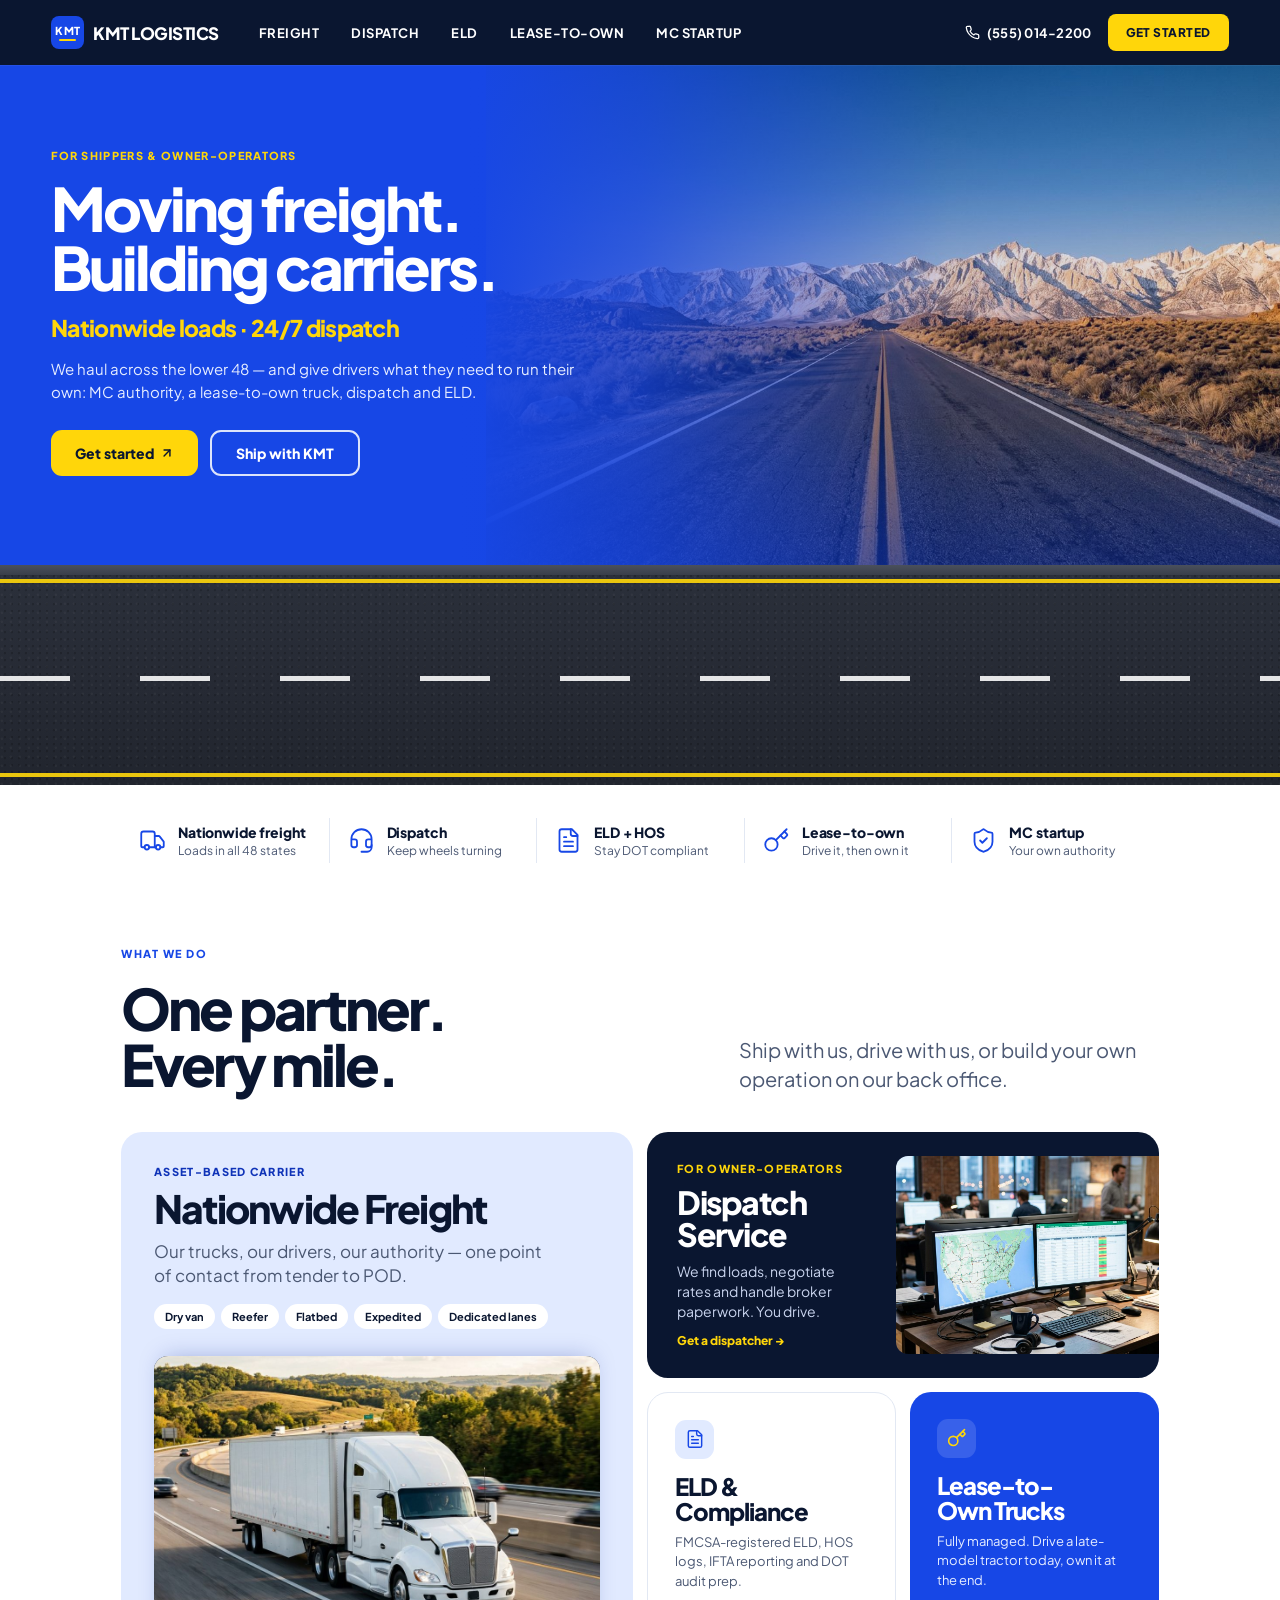
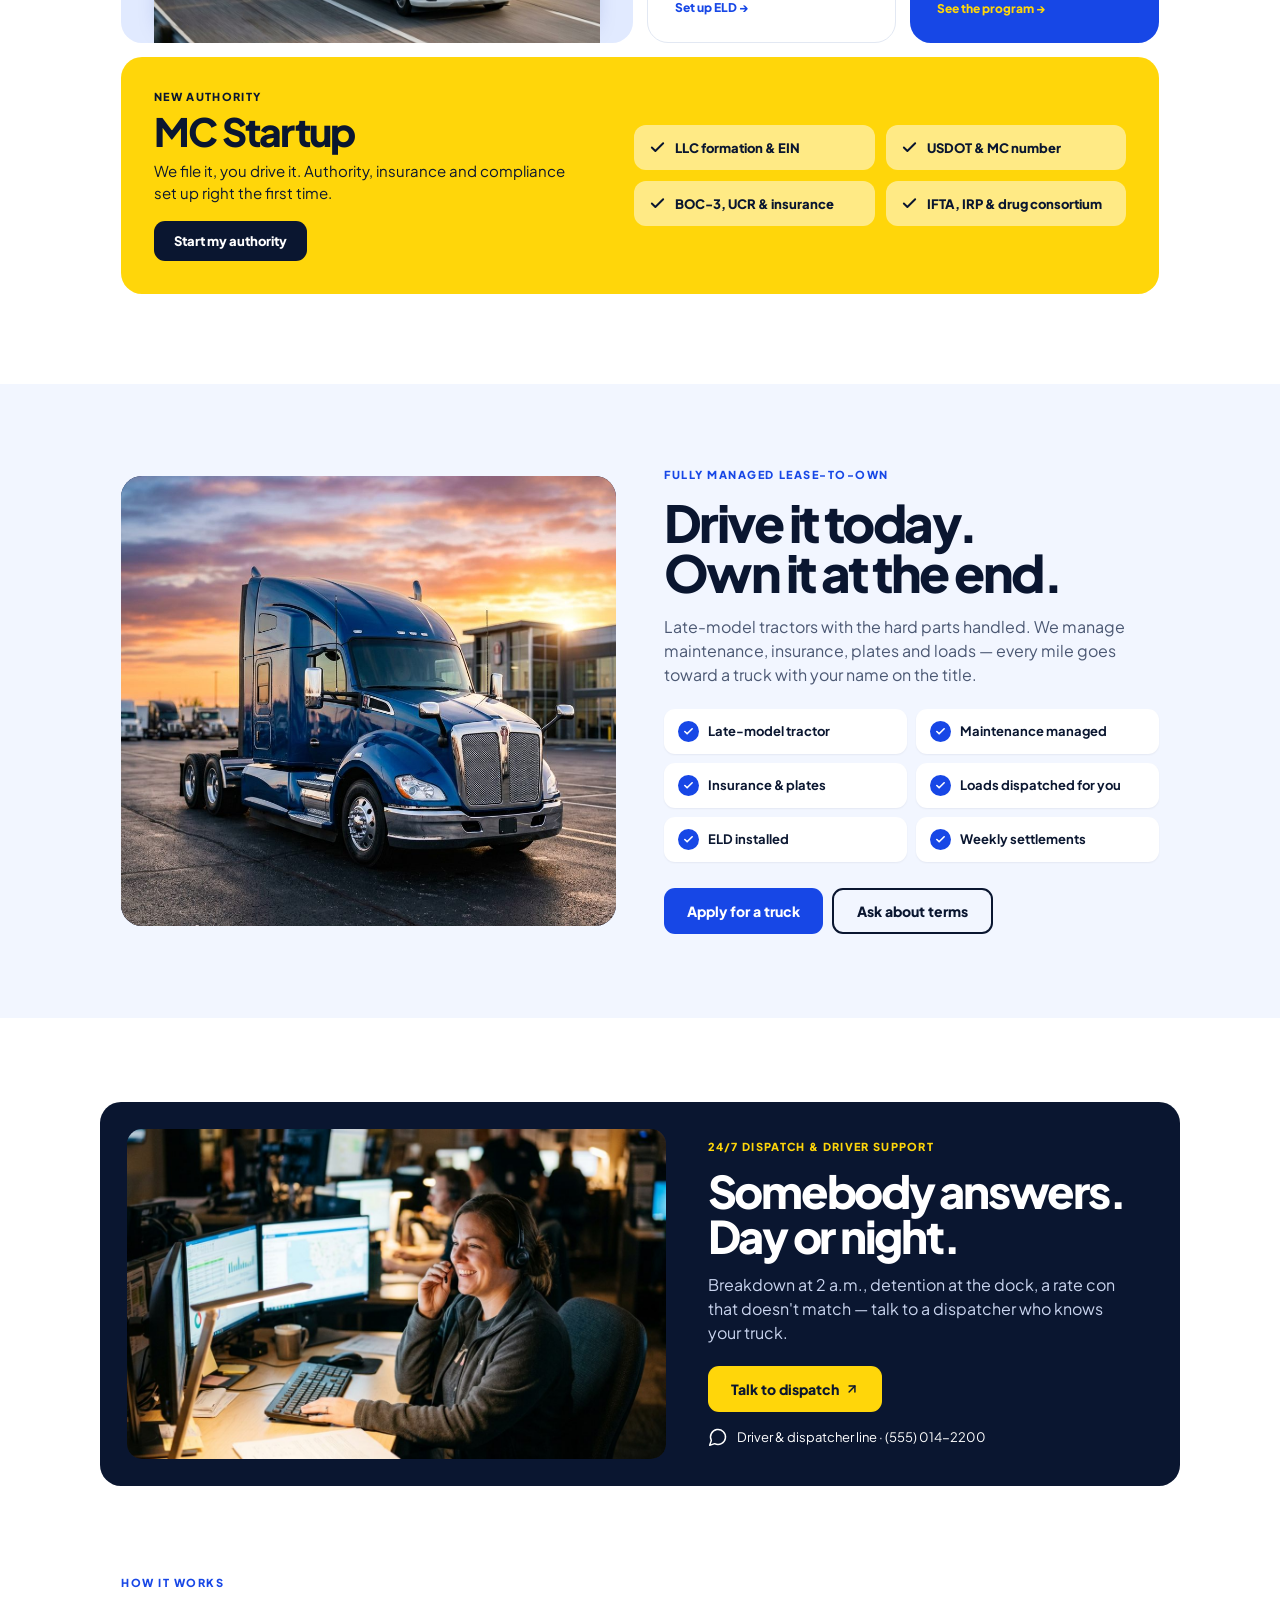
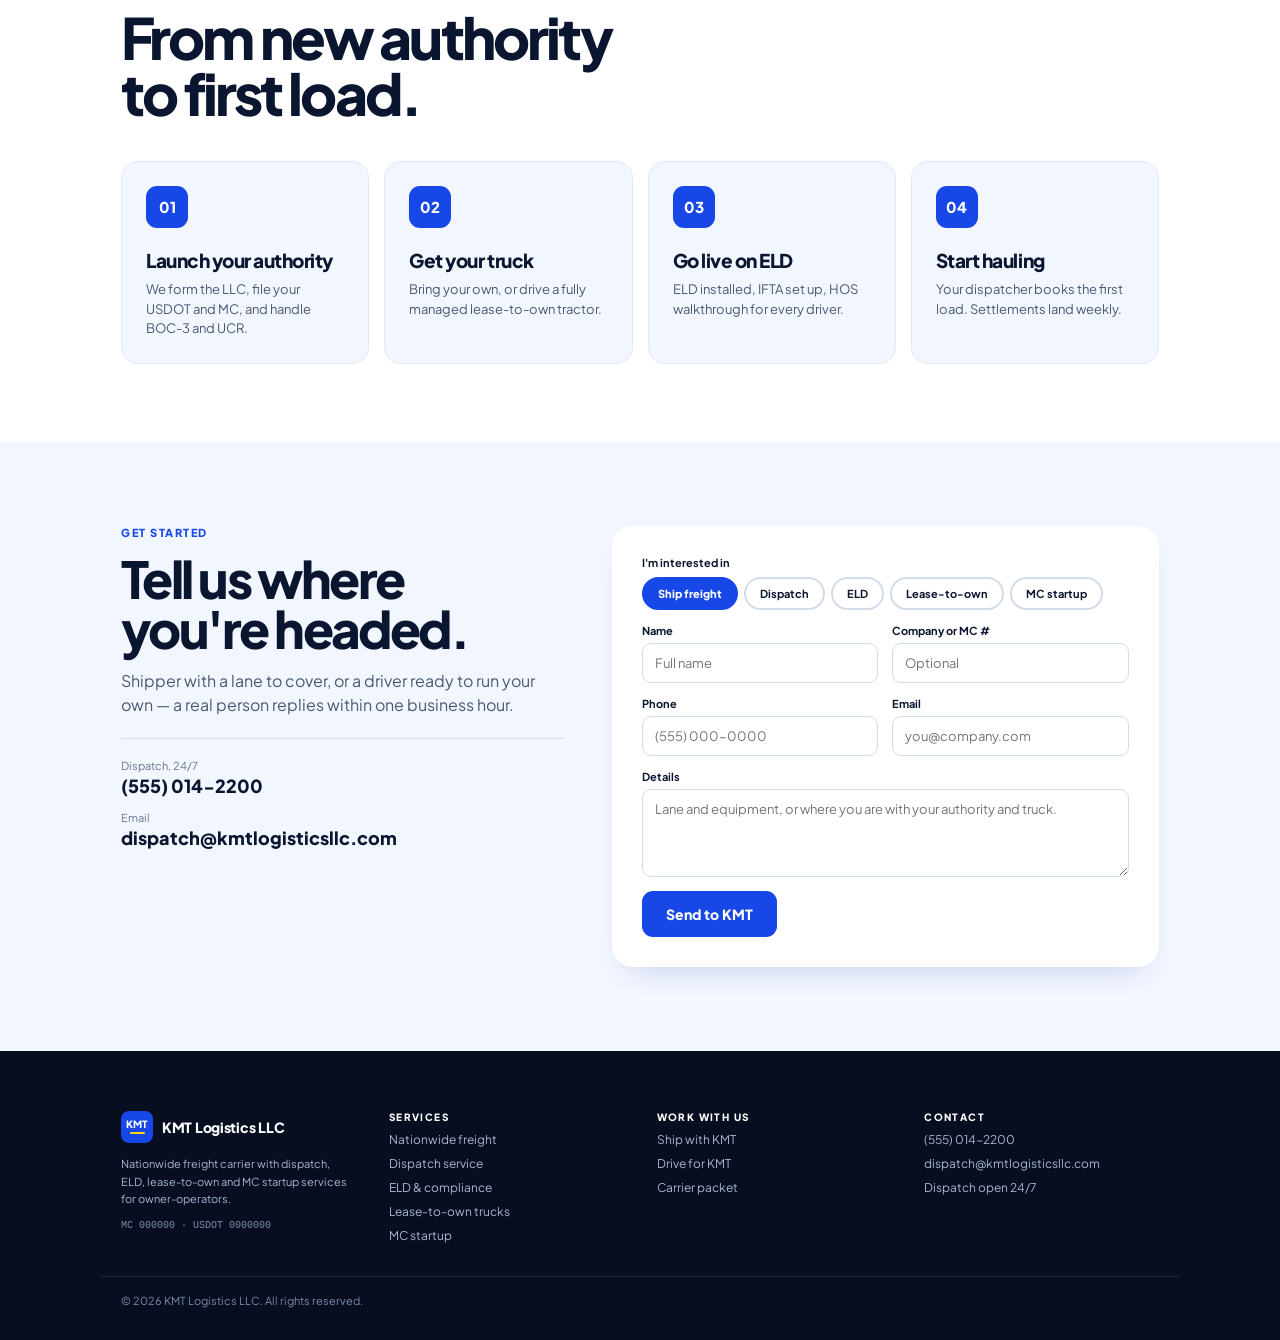
==== public/index.html @ ceda247a "Visitor confirmation email, success screen, email fixes - Visitor gets a branded confirmation (first" ====
<!DOCTYPE html>
<html lang="en">
<head>
  <meta charset="utf-8">
  <meta name="viewport" content="width=device-width, initial-scale=1">
  <title>KMT Logistics — Nationwide Freight, Dispatch, ELD &amp; Lease-to-Own</title>
  <meta name="description" content="KMT Logistics hauls freight across the lower 48 and helps owner-operators run their own: MC authority, lease-to-own trucks, 24/7 dispatch and ELD compliance.">
  <meta name="theme-color" content="#1747E6">
  <link rel="icon" href="assets/img/favicon.svg" type="image/svg+xml">

  <meta property="og:type" content="website">
  <meta property="og:title" content="KMT Logistics — Moving freight. Building carriers.">
  <meta property="og:description" content="Nationwide loads, 24/7 dispatch, ELD, lease-to-own trucks and MC startup for owner-operators.">
  <meta property="og:image" content="https://kmtlogisticsllc.com/assets/img/hero-highway.jpg">
  <meta name="twitter:card" content="summary_large_image">

  <link rel="preconnect" href="https://fonts.googleapis.com">
  <link rel="preconnect" href="https://fonts.gstatic.com" crossorigin>
  <link rel="stylesheet" href="https://fonts.googleapis.com/css2?family=Plus+Jakarta+Sans:wght@400;500;600;700;800&amp;display=swap">
  <link rel="stylesheet" href="assets/css/styles.css">
  <script src="assets/js/main.js" defer></script>
</head>
<body>
<a class="skip-link" href="#main">Skip to content</a>

<header class="site-header">
  <div class="site-header__inner">
    <a href="index.html" class="logo" aria-label="KMT Logistics home">
      <span class="logo__mark" aria-hidden="true"><span>KMT</span><span></span></span>
      <span class="logo__name">KMT LOGISTICS</span>
    </a>
    <div class="site-header__right">
      <nav class="site-nav" aria-label="Main">
        <a href="freight.html">Freight</a>
        <a href="dispatch.html">Dispatch</a>
        <a href="eld.html">ELD</a>
        <a href="lease-to-own.html">Lease-to-own</a>
        <a href="mc-startup.html">MC startup</a>
      </nav>
      <div class="site-header__actions">
        <a class="header-phone" href="tel:5550142200"><svg width="15" height="15" viewBox="0 0 24 24" fill="none" stroke="currentColor" stroke-width="2" stroke-linecap="round" stroke-linejoin="round" aria-hidden="true"><path d="M22 16.92v3a2 2 0 0 1-2.18 2 19.8 19.8 0 0 1-8.63-3.07 19.5 19.5 0 0 1-6-6A19.8 19.8 0 0 1 2.12 4.18 2 2 0 0 1 4.11 2h3a2 2 0 0 1 2 1.72c.13.96.36 1.9.7 2.81a2 2 0 0 1-.45 2.11L8.09 9.91a16 16 0 0 0 6 6l1.27-1.27a2 2 0 0 1 2.11-.45c.91.34 1.85.57 2.81.7A2 2 0 0 1 22 16.92z"/></svg>(555) 014-2200</a>
        <a class="header-cta" href="index.html#contact">Get started</a>
      </div>
    </div>
  </div>
</header>

<main id="main">

  <section id="top" class="hero">
    <div class="hero__card">
      <div class="hero__photo photo">
        <img src="assets/img/hero-highway.jpg" alt="Open highway leading to snow-capped mountains" fetchpriority="high">
      </div>
      <div class="hero__shade" aria-hidden="true"></div>

      <div class="hero__content">
        <div class="hero__copy">
          <span class="eyebrow eyebrow--accent">For shippers &amp; owner-operators</span>
          <h1>Moving freight. Building carriers.</h1>
          <div class="hero__tag">Nationwide loads · 24/7 dispatch</div>
          <p class="hero__lede">We haul across the lower 48 — and give drivers what they need to run their own: MC authority, a lease-to-own truck, dispatch and ELD.</p>
          <div class="hero__ctas">
            <a href="#contact" class="btn btn--accent btn--lift">
              <span>Get started</span>
              <svg width="14" height="14" viewBox="0 0 24 24" fill="none" stroke="currentColor" stroke-width="2.5" stroke-linecap="round" stroke-linejoin="round" aria-hidden="true"><path d="M7 7h10v10"/><path d="M7 17 17 7"/></svg>
            </a>
            <a href="#services" class="btn btn--ghost-light">Ship with KMT</a>
          </div>
        </div>
      </div>

      <div class="road" aria-hidden="true">
        <div class="road__shoulder"></div>
        <div class="road__edge road__edge--top"></div>
        <div class="road__dashes"></div>
        <div class="road__edge road__edge--bottom"></div>
        <div class="truck">
          <!-- Top-down tractor-trailer, driving left to right -->
          <svg viewBox="0 0 600 124" xmlns="http://www.w3.org/2000/svg">
            <defs>
              <linearGradient id="trailerBody" x1="0" y1="0" x2="0" y2="1">
                <stop offset="0" stop-color="#2450E0"/>
                <stop offset="0.18" stop-color="#1238B4"/>
                <stop offset="0.82" stop-color="#0B2690"/>
                <stop offset="1" stop-color="#071A66"/>
              </linearGradient>
              <linearGradient id="cabBody" x1="0" y1="0" x2="0" y2="1">
                <stop offset="0" stop-color="#E4E9F1"/>
                <stop offset="0.2" stop-color="#FFFFFF"/>
                <stop offset="0.8" stop-color="#F6F8FB"/>
                <stop offset="1" stop-color="#D6DCE6"/>
              </linearGradient>
              <pattern id="ribs" width="7" height="124" patternUnits="userSpaceOnUse">
                <rect width="1.4" height="124" fill="#000" opacity="0.16"/>
                <rect x="1.4" width="1" height="124" fill="#fff" opacity="0.07"/>
              </pattern>
              <filter id="truckShadow" x="-5%" y="-30%" width="115%" height="170%">
                <feGaussianBlur stdDeviation="5"/>
              </filter>
            </defs>

            <!-- shadow cast down-right -->
            <rect x="10" y="20" width="586" height="100" rx="10" fill="#000" opacity="0.45" filter="url(#truckShadow)"/>

            <!-- tires peeking out from under the body -->
            <g fill="#0E121A">
              <rect x="34" y="6" width="26" height="9" rx="2"/><rect x="64" y="6" width="26" height="9" rx="2"/>
              <rect x="34" y="109" width="26" height="9" rx="2"/><rect x="64" y="109" width="26" height="9" rx="2"/>
              <rect x="458" y="10" width="22" height="9" rx="2"/><rect x="484" y="10" width="22" height="9" rx="2"/>
              <rect x="458" y="105" width="22" height="9" rx="2"/><rect x="484" y="105" width="22" height="9" rx="2"/>
              <rect x="556" y="12" width="20" height="8" rx="2"/><rect x="556" y="104" width="20" height="8" rx="2"/>
            </g>

            <!-- trailer -->
            <rect x="0" y="12" width="438" height="100" rx="3" fill="url(#trailerBody)"/>
            <rect x="6" y="12" width="426" height="100" fill="url(#ribs)"/>
            <rect x="0" y="12" width="7" height="100" rx="2" fill="#081650"/>
            <rect x="2" y="30" width="3" height="64" fill="#3F5BC4" opacity="0.6"/>
            <rect x="432" y="12" width="6" height="100" rx="2" fill="#C9D1DE"/>
            <rect x="0" y="12" width="438" height="2" fill="#fff" opacity="0.18"/>

            <!-- roof logo: same mark as the site header (blue KMT badge + wordmark) -->
            <g transform="translate(67 31)">
              <rect width="62" height="62" rx="12" fill="#1747E6"/>
              <rect x="0.75" y="0.75" width="60.5" height="60.5" rx="11.5" fill="none" stroke="#fff" stroke-opacity="0.35" stroke-width="1.5"/>
              <text x="31" y="33" text-anchor="middle" font-family="Plus Jakarta Sans, sans-serif" font-weight="800" font-size="20" letter-spacing="0.4" fill="#FFFFFF">KMT</text>
              <rect x="15" y="40" width="32" height="4" rx="2" style="fill:var(--k-accent)"/>
              <text x="76" y="41" font-family="Plus Jakarta Sans, sans-serif" font-weight="800" font-size="28" letter-spacing="-0.8" fill="#FFFFFF">KMT LOGISTICS</text>
            </g>

            <!-- coupling -->
            <rect x="438" y="50" width="16" height="24" fill="#2B3240"/>
            <path d="M440 56 C446 50 450 50 454 56" fill="none" stroke="#FFD60A" stroke-width="1.5"/>
            <path d="M440 68 C446 74 450 74 454 68" fill="none" stroke="#E5484D" stroke-width="1.5"/>

            <!-- tractor -->
            <rect x="450" y="18" width="144" height="88" rx="16" fill="url(#cabBody)" stroke="#C5CDD9" stroke-width="1"/>
            <rect x="458" y="25" width="70" height="74" rx="9" fill="#F3F5F9" stroke="#D3DAE5"/>
            <rect x="472" y="40" width="34" height="44" rx="5" fill="#E3E8EF" stroke="#CBD3DF"/>
            <rect x="478" y="47" width="22" height="30" rx="3" fill="#D4DBE5"/>
            <rect x="532" y="24" width="14" height="76" rx="5" fill="#E9EDF3" stroke="#D3DAE5"/>
            <rect x="548" y="23" width="13" height="78" rx="5" fill="#172033"/>
            <rect x="550" y="27" width="4" height="70" rx="2" fill="#fff" opacity="0.14"/>
            <path d="M566 30 H586 M566 94 H586" stroke="#D3DAE5" stroke-width="1.5"/>
            <rect x="588" y="26" width="6" height="10" rx="2" fill="#FFE27A"/>
            <rect x="588" y="88" width="6" height="10" rx="2" fill="#FFE27A"/>
            <circle cx="552" cy="21" r="1.8" fill="#FFB020"/><circle cx="552" cy="103" r="1.8" fill="#FFB020"/>

            <!-- mirrors -->
            <rect x="549" y="6" width="3" height="12" fill="#9AA6B8"/><rect x="545" y="2" width="12" height="7" rx="2" fill="#2B3240"/>
            <rect x="549" y="106" width="3" height="12" fill="#9AA6B8"/><rect x="545" y="115" width="12" height="7" rx="2" fill="#2B3240"/>
          </svg>
        </div>
      </div>
      </div>
    </div>
  </section>

  <section class="wrap features" aria-label="Highlights">
    <div class="feature">
      <svg width="27" height="27" viewBox="0 0 24 24" fill="none" stroke="var(--k-blue-600)" stroke-width="1.6" stroke-linecap="round" stroke-linejoin="round" aria-hidden="true"><path d="M14 18V6a2 2 0 0 0-2-2H4a2 2 0 0 0-2 2v11a1 1 0 0 0 1 1h2"/><path d="M15 18H9"/><path d="M19 18h2a1 1 0 0 0 1-1v-3.65a1 1 0 0 0-.22-.624l-3.48-4.35A1 1 0 0 0 17.52 8H14"/><circle cx="17" cy="18" r="2"/><circle cx="7" cy="18" r="2"/></svg>
      <div class="feature__text"><span class="feature__title">Nationwide freight</span><span class="feature__sub">Loads in all 48 states</span></div>
    </div>
    <div class="feature">
      <svg width="27" height="27" viewBox="0 0 24 24" fill="none" stroke="var(--k-blue-600)" stroke-width="1.6" stroke-linecap="round" stroke-linejoin="round" aria-hidden="true"><path d="M3 11h3a2 2 0 0 1 2 2v3a2 2 0 0 1-2 2H5a2 2 0 0 1-2-2v-5Zm0 0a9 9 0 1 1 18 0m0 0v5a2 2 0 0 1-2 2h-1a2 2 0 0 1-2-2v-3a2 2 0 0 1 2-2h3Z"/><path d="M21 16v2a4 4 0 0 1-4 4h-5"/></svg>
      <div class="feature__text"><span class="feature__title">Dispatch</span><span class="feature__sub">Keep wheels turning</span></div>
    </div>
    <div class="feature">
      <svg width="27" height="27" viewBox="0 0 24 24" fill="none" stroke="var(--k-blue-600)" stroke-width="1.6" stroke-linecap="round" stroke-linejoin="round" aria-hidden="true"><path d="M15 2H6a2 2 0 0 0-2 2v16a2 2 0 0 0 2 2h12a2 2 0 0 0 2-2V7Z"/><path d="M14 2v4a2 2 0 0 0 2 2h4"/><path d="M10 9H8"/><path d="M16 13H8"/><path d="M16 17H8"/></svg>
      <div class="feature__text"><span class="feature__title">ELD + HOS</span><span class="feature__sub">Stay DOT compliant</span></div>
    </div>
    <div class="feature">
      <svg width="27" height="27" viewBox="0 0 24 24" fill="none" stroke="var(--k-blue-600)" stroke-width="1.6" stroke-linecap="round" stroke-linejoin="round" aria-hidden="true"><path d="m15.5 7.5 2.3 2.3a1 1 0 0 0 1.4 0l2.1-2.1a1 1 0 0 0 0-1.4L19 4"/><path d="m21 2-9.6 9.6"/><circle cx="7.5" cy="15.5" r="5.5"/></svg>
      <div class="feature__text"><span class="feature__title">Lease-to-own</span><span class="feature__sub">Drive it, then own it</span></div>
    </div>
    <div class="feature">
      <svg width="27" height="27" viewBox="0 0 24 24" fill="none" stroke="var(--k-blue-600)" stroke-width="1.6" stroke-linecap="round" stroke-linejoin="round" aria-hidden="true"><path d="M20 13c0 5-3.5 7.5-7.66 8.95a1 1 0 0 1-.67-.01C7.5 20.5 4 18 4 13V6a1 1 0 0 1 1-1c2 0 4.5-1.2 6.24-2.72a1.17 1.17 0 0 1 1.52 0C14.51 3.81 17 5 19 5a1 1 0 0 1 1 1z"/><path d="m9 12 2 2 4-4"/></svg>
      <div class="feature__text"><span class="feature__title">MC startup</span><span class="feature__sub">Your own authority</span></div>
    </div>
  </section>

  <section id="services" class="wrap services">
    <span class="eyebrow">What we do</span>
    <div class="services__head">
      <h2 class="section-title">One partner. Every mile.</h2>
      <p>Ship with us, drive with us, or build your own operation on our back office.</p>
    </div>

    <div class="services__grid">
      <article class="card card--freight">
        <div class="card__body">
          <span class="eyebrow eyebrow--tight eyebrow--dark">Asset-based carrier</span>
          <h3>Nationwide Freight</h3>
          <p>Our trucks, our drivers, our authority — one point of contact from tender to POD.</p>
          <ul class="chips">
            <li>Dry van</li><li>Reefer</li><li>Flatbed</li><li>Expedited</li><li>Dedicated lanes</li>
          </ul>
        </div>
        <div class="photo">
          <img src="assets/img/freight-truck.jpg" alt="White semi truck hauling a dry van trailer on the interstate" loading="lazy">
        </div>
      </article>

      <div class="services__col">
        <article class="card card--dispatch">
          <div class="card__body">
            <span class="eyebrow eyebrow--tight eyebrow--accent">For owner-operators</span>
            <h3>Dispatch Service</h3>
            <p>We find loads, negotiate rates and handle broker paperwork. You drive.</p>
            <a href="dispatch.html" class="card__link link-accent">Get a dispatcher →</a>
          </div>
          <div class="photo">
            <img src="assets/img/dispatch-desk.jpg" alt="Dispatch desk with route map and load board on screen" loading="lazy">
          </div>
        </article>

        <div class="services__pair">
          <article class="card card--small card--eld">
            <div class="card__icon" aria-hidden="true">
              <svg width="20" height="20" viewBox="0 0 24 24" fill="none" stroke="var(--k-blue-600)" stroke-width="1.75" stroke-linecap="round" stroke-linejoin="round"><path d="M15 2H6a2 2 0 0 0-2 2v16a2 2 0 0 0 2 2h12a2 2 0 0 0 2-2V7Z"/><path d="M14 2v4a2 2 0 0 0 2 2h4"/><path d="M10 9H8"/><path d="M16 13H8"/><path d="M16 17H8"/></svg>
            </div>
            <h3>ELD &amp; Compliance</h3>
            <p>FMCSA-registered ELD, HOS logs, IFTA reporting and DOT audit prep.</p>
            <a href="eld.html" class="card__link">Set up ELD →</a>
          </article>
          <article class="card card--small card--lease">
            <div class="card__icon" aria-hidden="true">
              <svg width="20" height="20" viewBox="0 0 24 24" fill="none" stroke="var(--k-accent)" stroke-width="1.9" stroke-linecap="round" stroke-linejoin="round"><path d="m15.5 7.5 2.3 2.3a1 1 0 0 0 1.4 0l2.1-2.1a1 1 0 0 0 0-1.4L19 4"/><path d="m21 2-9.6 9.6"/><circle cx="7.5" cy="15.5" r="5.5"/></svg>
            </div>
            <h3>Lease-to-Own Trucks</h3>
            <p>Fully managed. Drive a late-model tractor today, own it at the end.</p>
            <a href="lease-to-own.html" class="card__link link-accent">See the program →</a>
          </article>
        </div>
      </div>

      <article class="card card--mc">
        <div class="card__body">
          <span class="eyebrow eyebrow--tight eyebrow--ink">New authority</span>
          <h3>MC Startup</h3>
          <p>We file it, you drive it. Authority, insurance and compliance set up right the first time.</p>
          <a href="mc-startup.html" class="btn btn--navy">Start my authority</a>
        </div>
        <ul class="checklist">
          <li><svg width="17" height="17" viewBox="0 0 24 24" fill="none" stroke="currentColor" stroke-width="2.75" stroke-linecap="round" stroke-linejoin="round" aria-hidden="true"><path d="M20 6 9 17l-5-5"/></svg>LLC formation &amp; EIN</li>
          <li><svg width="17" height="17" viewBox="0 0 24 24" fill="none" stroke="currentColor" stroke-width="2.75" stroke-linecap="round" stroke-linejoin="round" aria-hidden="true"><path d="M20 6 9 17l-5-5"/></svg>USDOT &amp; MC number</li>
          <li><svg width="17" height="17" viewBox="0 0 24 24" fill="none" stroke="currentColor" stroke-width="2.75" stroke-linecap="round" stroke-linejoin="round" aria-hidden="true"><path d="M20 6 9 17l-5-5"/></svg>BOC-3, UCR &amp; insurance</li>
          <li><svg width="17" height="17" viewBox="0 0 24 24" fill="none" stroke="currentColor" stroke-width="2.75" stroke-linecap="round" stroke-linejoin="round" aria-hidden="true"><path d="M20 6 9 17l-5-5"/></svg>IFTA, IRP &amp; drug consortium</li>
        </ul>
      </article>
    </div>
  </section>

  <section id="lease" class="lease">
    <div class="wrap lease__inner">
      <div class="photo">
        <img src="assets/img/lease-tractor.jpg" alt="Late-model blue semi tractor parked at sunrise" loading="lazy">
      </div>
      <div class="lease__copy">
        <span class="eyebrow">Fully managed lease-to-own</span>
        <h2 class="section-title section-title--md">Drive it today. Own it at the end.</h2>
        <p>Late-model tractors with the hard parts handled. We manage maintenance, insurance, plates and loads — every mile goes toward a truck with your name on the title.</p>
        <ul class="included">
          <li><span class="included__tick" aria-hidden="true"><svg width="11" height="11" viewBox="0 0 24 24" fill="none" stroke="#fff" stroke-width="3.5" stroke-linecap="round" stroke-linejoin="round"><path d="M20 6 9 17l-5-5"/></svg></span>Late-model tractor</li>
          <li><span class="included__tick" aria-hidden="true"><svg width="11" height="11" viewBox="0 0 24 24" fill="none" stroke="#fff" stroke-width="3.5" stroke-linecap="round" stroke-linejoin="round"><path d="M20 6 9 17l-5-5"/></svg></span>Maintenance managed</li>
          <li><span class="included__tick" aria-hidden="true"><svg width="11" height="11" viewBox="0 0 24 24" fill="none" stroke="#fff" stroke-width="3.5" stroke-linecap="round" stroke-linejoin="round"><path d="M20 6 9 17l-5-5"/></svg></span>Insurance &amp; plates</li>
          <li><span class="included__tick" aria-hidden="true"><svg width="11" height="11" viewBox="0 0 24 24" fill="none" stroke="#fff" stroke-width="3.5" stroke-linecap="round" stroke-linejoin="round"><path d="M20 6 9 17l-5-5"/></svg></span>Loads dispatched for you</li>
          <li><span class="included__tick" aria-hidden="true"><svg width="11" height="11" viewBox="0 0 24 24" fill="none" stroke="#fff" stroke-width="3.5" stroke-linecap="round" stroke-linejoin="round"><path d="M20 6 9 17l-5-5"/></svg></span>ELD installed</li>
          <li><span class="included__tick" aria-hidden="true"><svg width="11" height="11" viewBox="0 0 24 24" fill="none" stroke="#fff" stroke-width="3.5" stroke-linecap="round" stroke-linejoin="round"><path d="M20 6 9 17l-5-5"/></svg></span>Weekly settlements</li>
        </ul>
        <div class="btn-row">
          <a href="#contact" class="btn btn--blue" data-interest="Lease-to-own">Apply for a truck</a>
          <a href="tel:5550142200" class="btn btn--outline-navy">Ask about terms</a>
        </div>
      </div>
    </div>
  </section>

  <section class="support" aria-labelledby="support-title">
    <div class="wrap support__card">
      <div class="photo">
        <img src="assets/img/support-dispatcher.jpg" alt="Dispatcher with a headset helping a driver at night" loading="lazy">
      </div>
      <div class="support__copy">
        <span class="eyebrow eyebrow--tight eyebrow--accent">24/7 dispatch &amp; driver support</span>
        <h2 id="support-title">Somebody answers. Day or night.</h2>
        <p>Breakdown at 2 a.m., detention at the dock, a rate con that doesn't match — talk to a dispatcher who knows your truck.</p>
        <a href="tel:5550142200" class="btn btn--accent">
          <span>Talk to dispatch</span>
          <svg width="14" height="14" viewBox="0 0 24 24" fill="none" stroke="currentColor" stroke-width="2.5" stroke-linecap="round" stroke-linejoin="round" aria-hidden="true"><path d="M7 7h10v10"/><path d="M7 17 17 7"/></svg>
        </a>
        <div class="support__line">
          <svg width="20" height="20" viewBox="0 0 24 24" fill="none" stroke="currentColor" stroke-width="1.75" stroke-linecap="round" stroke-linejoin="round" aria-hidden="true"><path d="M7.9 20A9 9 0 1 0 4 16.1L2 22Z"/></svg>
          <span>Driver &amp; dispatcher line · (555) 014-2200</span>
        </div>
      </div>
    </div>
  </section>

  <section id="path" class="wrap steps">
    <span class="eyebrow">How it works</span>
    <h2 class="section-title">From new authority to first load.</h2>
    <ol class="steps__grid">
      <li class="step">
        <span class="step__num">01</span>
        <h3>Launch your authority</h3>
        <p>We form the LLC, file your USDOT and MC, and handle BOC-3 and UCR.</p>
      </li>
      <li class="step">
        <span class="step__num">02</span>
        <h3>Get your truck</h3>
        <p>Bring your own, or drive a fully managed lease-to-own tractor.</p>
      </li>
      <li class="step">
        <span class="step__num">03</span>
        <h3>Go live on ELD</h3>
        <p>ELD installed, IFTA set up, HOS walkthrough for every driver.</p>
      </li>
      <li class="step">
        <span class="step__num">04</span>
        <h3>Start hauling</h3>
        <p>Your dispatcher books the first load. Settlements land weekly.</p>
      </li>
    </ol>
  </section>

  <section id="contact" class="contact">
    <div class="wrap contact__inner">
      <div class="contact__intro">
        <span class="eyebrow">Get started</span>
        <h2 class="section-title section-title--md">Tell us where you're headed.</h2>
        <p>Shipper with a lane to cover, or a driver ready to run your own — a real person replies within one business hour.</p>
        <div class="contact__details">
          <div><span>Dispatch, 24/7</span><a href="tel:5550142200">(555) 014-2200</a></div>
          <div><span>Email</span><a href="mailto:dispatch@kmtlogisticsllc.com">dispatch@kmtlogisticsllc.com</a></div>
        </div>
      </div>

      <!--
        Form delivery: posts to api/contact (Vercel function, see /api/contact.js), which emails the inbox via Resend.
        Opened from disk (file://) there is no server, so submitting opens the visitor's email app instead.
      -->
      <form class="form" id="contact-form" data-endpoint="api/contact" data-email="info@kmtlogisticsllc.com" novalidate>
        <fieldset class="form__full">
          <legend>I'm interested in</legend>
          <div class="pills" role="group">
            <button type="button" class="pill" aria-pressed="true">Ship freight</button>
            <button type="button" class="pill" aria-pressed="false">Dispatch</button>
            <button type="button" class="pill" aria-pressed="false">ELD</button>
            <button type="button" class="pill" aria-pressed="false">Lease-to-own</button>
            <button type="button" class="pill" aria-pressed="false">MC startup</button>
          </div>
          <input type="hidden" name="interest" value="Ship freight">
        </fieldset>
        <label>
          <span>Name</span>
          <input name="name" autocomplete="name" placeholder="Full name" required>
        </label>
        <label>
          <span>Company or MC #</span>
          <input name="company" autocomplete="organization" placeholder="Optional">
        </label>
        <label>
          <span>Phone</span>
          <input name="phone" type="tel" autocomplete="tel" placeholder="(555) 000-0000">
        </label>
        <label>
          <span>Email</span>
          <input name="email" type="email" autocomplete="email" placeholder="you@company.com">
        </label>
        <label class="form__full">
          <span>Details</span>
          <textarea name="notes" rows="4" placeholder="Lane and equipment, or where you are with your authority and truck."></textarea>
        </label>
        <input class="hp" type="text" name="_honey" tabindex="-1" autocomplete="off" aria-hidden="true">
        <div class="form__full form__submit">
          <button type="submit" class="btn btn--blue">Send to KMT</button>
          <span class="form__status" role="status" aria-live="polite"></span>
        </div>
      </form>

      <!-- Shown in place of the form once the inquiry is delivered -->
      <div class="form-success" id="form-success" role="status" tabindex="-1" hidden>
        <svg class="form-success__art" width="168" height="124" viewBox="0 0 168 124" fill="none" xmlns="http://www.w3.org/2000/svg" aria-hidden="true">
          <g stroke-linecap="round" stroke-width="3.5">
            <path d="M30 34 L20 28" stroke="#1747E6"/><path d="M26 54 H14" stroke="#3EC6E0"/><path d="M40 16 L34 6" stroke="#22C55E"/>
            <path d="M138 30 L148 22" stroke="#3EC6E0"/><path d="M146 52 H158" stroke="#1747E6"/><path d="M128 12 L132 2" stroke="#22C55E"/>
          </g>
          <ellipse cx="84" cy="116" rx="48" ry="5" fill="#0A1630" opacity="0.08"/>
          <path d="M34 56 L84 22 L134 56 V104 Q134 110 128 110 H40 Q34 110 34 104 Z" fill="#DCE5F7"/>
          <rect x="50" y="24" width="68" height="62" rx="8" fill="#1747E6"/>
          <circle cx="84" cy="53" r="15" fill="none" stroke="#fff" stroke-width="4"/>
          <text x="84" y="61" text-anchor="middle" font-family="Plus Jakarta Sans, sans-serif" font-size="22" font-weight="800" fill="#fff">@</text>
          <path d="M34 56 L84 88 L134 56 V104 Q134 110 128 110 H40 Q34 110 34 104 Z" fill="#F4F7FD"/>
          <path d="M34 108 L74 80 M134 108 L94 80" stroke="#D3DCEB" stroke-width="2"/>
          <circle cx="126" cy="40" r="17" fill="#22C55E" stroke="#fff" stroke-width="4"/>
          <path d="M118 40 L124 46 L134 35" stroke="#fff" stroke-width="4" stroke-linecap="round" stroke-linejoin="round"/>
        </svg>
        <h3>Your inquiry has been sent!</h3>
        <p>Thank you for reaching out. We've received your information and will get back to you as soon as possible.</p>
        <div class="form-success__note">
          <span class="form-success__check" aria-hidden="true">
            <svg width="18" height="18" viewBox="0 0 24 24" fill="none" stroke="#fff" stroke-width="3.5" stroke-linecap="round" stroke-linejoin="round"><path d="M20 6 9 17l-5-5"/></svg>
          </span>
          <span>Got it — we'll reach out within one business hour.</span>
        </div>
        <button type="button" class="form-success__again" id="form-again">Send another inquiry</button>
      </div>
    </div>
  </section>

</main>

<footer class="site-footer">
  <div class="wrap site-footer__grid">
    <div class="site-footer__col site-footer__brand">
      <div class="logo">
        <span class="logo__mark" aria-hidden="true"><span>KMT</span><span></span></span>
        <span class="logo__name">KMT Logistics LLC</span>
      </div>
      <p>Nationwide freight carrier with dispatch, ELD, lease-to-own and MC startup services for owner-operators.</p>
      <span class="site-footer__ids">MC 000000 · USDOT 0000000</span>
    </div>
    <div class="site-footer__col">
      <span class="site-footer__heading">Services</span>
      <a href="freight.html">Nationwide freight</a>
      <a href="dispatch.html">Dispatch service</a>
      <a href="eld.html">ELD &amp; compliance</a>
      <a href="lease-to-own.html">Lease-to-own trucks</a>
      <a href="mc-startup.html">MC startup</a>
    </div>
    <div class="site-footer__col">
      <span class="site-footer__heading">Work with us</span>
      <a href="index.html?interest=Ship%20freight#contact">Ship with KMT</a>
      <a href="index.html?interest=Lease-to-own#contact">Drive for KMT</a>
      <a href="mailto:dispatch@kmtlogisticsllc.com?subject=Carrier%20packet%20request">Carrier packet</a>
    </div>
    <div class="site-footer__col">
      <span class="site-footer__heading">Contact</span>
      <a href="tel:5550142200">(555) 014-2200</a>
      <a href="mailto:dispatch@kmtlogisticsllc.com">dispatch@kmtlogisticsllc.com</a>
      <span>Dispatch open 24/7</span>
    </div>
  </div>
  <div class="wrap site-footer__legal">
    © <span data-year>2026</span> KMT Logistics LLC. All rights reserved.
  </div>
</footer>
</body>
</html>
---- public/assets/css/styles.css ----
/* KMT Logistics — site styles (built from "KMT Logistics Site v3" design) */

:root {
  --k-blue-800: #0B2690; --k-blue-700: #0F33B8; --k-blue-600: #1747E6; --k-blue-500: #3463FF;
  --k-blue-100: #E1EAFF; --k-blue-50: #F2F6FF;
  --k-navy-950: #060E1F; --k-navy-900: #0A1630; --k-navy-800: #13224A;
  --k-ink-600: #4B5873; --k-ink-500: #67738C; --k-line: #E2E8F3; --k-steel-200: #D3DCEB;
  --k-accent: #FFD60A; --k-accent-hover: #FFE14D; --k-on-accent: #0A1630;
  --k-success: #15803D;

  --font-sans: "Plus Jakarta Sans", ui-sans-serif, system-ui, -apple-system, "Segoe UI", Roboto, sans-serif;
  --font-mono: ui-monospace, "SF Mono", Menlo, Consolas, monospace;
  --wrap: 1080px;
  --wrap-wide: 1440px;
  --gutter: clamp(20px, 4vw, 56px);
}

*, *::before, *::after { box-sizing: border-box; }
html { scroll-behavior: smooth; scroll-padding-top: 72px; }
body {
  margin: 0; background: #fff; color: var(--k-navy-900);
  font-family: var(--font-sans); -webkit-font-smoothing: antialiased; overflow-x: hidden;
}
h1, h2, h3 { font-family: inherit; font-weight: 800; margin: 0; text-wrap: balance; }
p { margin: 0; text-wrap: pretty; }
img { display: block; max-width: 100%; }
a { color: var(--k-blue-600); text-decoration: none; }
a:hover { color: var(--k-navy-900); text-decoration: underline; }
:focus-visible { outline: 3px solid var(--k-blue-500); outline-offset: 2px; }

.wrap { max-width: var(--wrap); margin: 0 auto; }
.skip-link { position: absolute; left: -9999px; top: 8px; z-index: 100; background: #fff; padding: 8px 12px; border-radius: 8px; }
.skip-link:focus { left: 8px; }

/* Eyebrow labels */
.eyebrow { display: block; font-size: 11px; font-weight: 800; letter-spacing: 0.14em; text-transform: uppercase; color: var(--k-blue-600); }
.eyebrow--tight { letter-spacing: 0.12em; }
.eyebrow--accent { color: var(--k-accent); }
.eyebrow--dark { color: var(--k-blue-700); }
.eyebrow--ink { color: inherit; }

/* Photos (replaces design <image-slot>) */
.photo { position: relative; overflow: hidden; background: var(--k-navy-800); }
.photo img { position: absolute; inset: 0; width: 100%; height: 100%; object-fit: cover; }

/* Buttons */
.btn {
  display: inline-flex; align-items: center; gap: 6px; font-family: inherit; font-size: 14px; font-weight: 800;
  padding: 14px 24px; border-radius: 11px; white-space: nowrap; cursor: pointer; border: none;
  transition: background 150ms, border-color 150ms, color 150ms, transform 150ms;
}
.btn:hover { text-decoration: none; }
.btn--accent { background: var(--k-accent); color: var(--k-on-accent); }
.btn--accent:hover { background: var(--k-accent-hover); color: var(--k-on-accent); }
.btn--lift:hover { transform: translateY(-1px); }
.btn--ghost-light { border: 2px solid rgba(255,255,255,0.85); color: #fff; padding: 12px 24px; }
.btn--ghost-light:hover { background: rgba(255,255,255,0.12); color: #fff; }
.btn--navy { background: var(--k-navy-900); color: #fff; }
.btn--navy:hover { background: var(--k-navy-800); color: #fff; }
.btn--blue { background: var(--k-blue-600); color: #fff; }
.btn--blue:hover { background: var(--k-blue-700); color: #fff; }
.btn--blue:active { transform: scale(0.98); }
.btn--outline-navy { border: 2px solid var(--k-navy-900); color: var(--k-navy-900); padding: 12px 23px; }
.btn--outline-navy:hover { background: var(--k-navy-900); color: #fff; }

/* Logo */
.logo { display: flex; align-items: center; gap: 9px; }
.logo:hover { text-decoration: none; }
.logo__mark {
  width: 33px; height: 33px; border-radius: 8px; background: var(--k-blue-600);
  display: flex; flex-direction: column; align-items: center; justify-content: center; gap: 3px;
}
.logo__mark span:first-child { color: #fff; font-weight: 800; font-size: 11px; letter-spacing: 0.02em; line-height: 1; }
.logo__mark span:last-child { width: 17px; height: 2px; border-radius: 2px; background: var(--k-accent); }
.logo__name { font-size: 17px; font-weight: 800; letter-spacing: -0.03em; color: var(--k-navy-900); white-space: nowrap; }

/* Header */
.site-header { position: sticky; top: 0; z-index: 50; background: var(--k-navy-900); box-shadow: 0 1px 0 rgba(255,255,255,0.06); }
.site-header__inner { max-width: var(--wrap-wide); margin: 0 auto; padding: 14px var(--gutter); display: flex; align-items: center; gap: 40px; }
.site-header .logo__name { color: #fff; }
.site-header__right { flex: 1; display: flex; align-items: center; gap: 24px; }
.site-nav { display: none; align-items: center; gap: 32px; }
.site-nav a { font-size: 13px; font-weight: 700; letter-spacing: 0.04em; text-transform: uppercase; color: #fff; }
.site-nav a:hover { color: var(--k-accent); text-decoration: none; }
.site-header__actions { margin-left: auto; display: flex; align-items: center; gap: 10px; }
.header-phone {
  display: none; align-items: center; gap: 7px; color: #fff; font-size: 13px; font-weight: 700;
  letter-spacing: 0.02em; padding: 10px 6px; white-space: nowrap; transition: color 150ms;
}
.header-phone:hover { color: var(--k-accent); text-decoration: none; }
.header-cta { background: var(--k-accent); color: var(--k-on-accent); font-size: 12px; font-weight: 800; letter-spacing: 0.04em; text-transform: uppercase; padding: 11px 18px; border-radius: 8px; white-space: nowrap; transition: background 150ms; }
.header-cta:hover { background: var(--k-accent-hover); color: var(--k-on-accent); text-decoration: none; }
@media (min-width: 840px) { .site-nav { display: flex; } }
@media (min-width: 1000px) { .header-phone { display: inline-flex; } }
@media (max-width: 420px) { .logo__name { font-size: 15px; } }

/* Hero */
.hero { padding: 0; }
.hero__card {
  --road-h: 220px;
  position: relative; overflow: hidden; min-height: 720px;
  background: linear-gradient(180deg, #1747E6 0%, #1240D6 60%, #0F33B8 100%);
}
.hero__photo { display: none; position: absolute; top: 0; right: 0; bottom: var(--road-h); width: 62%; }
.hero__shade {
  display: none; position: absolute; inset: 0; pointer-events: none;
  background:
    linear-gradient(90deg, #1747E6 36%, rgba(23,71,230,0.78) 50%, rgba(23,71,230,0.18) 74%, rgba(23,71,230,0.08) 100%),
    linear-gradient(180deg, rgba(15,51,184,0) 50%, rgba(15,51,184,0.75) 86%);
}
@media (min-width: 780px) { .hero__photo, .hero__shade { display: block; } }
.hero__content { position: relative; z-index: 2; max-width: var(--wrap-wide); margin: 0 auto; padding: 84px var(--gutter) calc(var(--road-h) + 48px); pointer-events: none; }
.hero__copy { max-width: 540px; pointer-events: auto; }
.hero__copy .eyebrow { letter-spacing: 0.12em; margin-bottom: 17px; }
.hero h1 { font-size: clamp(40px, 9vw, 60px); line-height: 0.98; letter-spacing: -0.05em; color: #fff; margin-bottom: 17px; }
.hero__tag { font-size: clamp(19px, 4vw, 23px); line-height: 1.2; letter-spacing: -0.03em; font-weight: 800; color: var(--k-accent); margin-bottom: 17px; }
.hero__lede { font-size: 15px; line-height: 1.5; color: #E6EDFF; margin-bottom: 27px; max-width: 54ch; }
.hero__ctas { display: flex; gap: 12px; flex-wrap: wrap; }
@media (max-width: 600px) { .hero__content { padding: 44px 20px calc(var(--road-h) + 36px); } }

/* Top-down highway lane with the truck driving through it */
.road {
  position: absolute; left: 0; right: 0; bottom: 0; height: var(--road-h); pointer-events: none; overflow: hidden;
  background:
    radial-gradient(circle at 20% 30%, rgba(255,255,255,0.035) 0 1px, transparent 1.5px) 0 0 / 9px 9px,
    radial-gradient(circle at 70% 60%, rgba(0,0,0,0.18) 0 1px, transparent 1.5px) 0 0 / 7px 7px,
    linear-gradient(180deg, #2B303B 0%, #262A34 55%, #21252E 100%);
}
.road__shoulder { position: absolute; left: 0; right: 0; top: 0; height: 10px; background: linear-gradient(180deg, #4A505C, #3A3F4A); }
.road__edge { position: absolute; left: 0; right: 0; height: 4px; }
.road__edge--top { top: 14px; background: var(--k-accent); opacity: 0.9; }
.road__edge--bottom { bottom: 8px; background: var(--k-accent); opacity: 0.9; }
.road__dashes {
  position: absolute; left: 0; right: 0; top: calc((var(--road-h) + 6px) / 2 - 2px); height: 5px;
  background: repeating-linear-gradient(90deg, rgba(255,255,255,0.88) 0 70px, transparent 70px 140px);
  animation: kmtRoad 11s infinite;
}

.truck {
  position: absolute; top: calc((var(--road-h) + 6px) / 2); transform: translateY(-50%);
  width: 520px; aspect-ratio: 600 / 124; left: -580px;
  animation: kmtDrive 11s infinite;
}
.truck svg { display: block; width: 100%; height: 100%; }
@media (max-width: 600px) {
  .hero__card { --road-h: 160px; min-height: 620px; }
  .truck { width: min(320px, calc(100vw - 36px)); }
  .road__dashes { height: 4px; }
}

@keyframes kmtDrive {
  0% { left: -580px; animation-timing-function: cubic-bezier(0.2,0.7,0.25,1); }
  34% { left: max(18px, calc(100% - 600px)); animation-timing-function: linear; }
  64% { left: max(18px, calc(100% - 600px)); animation-timing-function: cubic-bezier(0.6,0,0.85,0.45); }
  100% { left: calc(100% + 60px); }
}
/* While the truck holds position, the lane keeps sliding past so it still reads as driving */
@keyframes kmtRoad {
  0%, 30% { background-position: 0 0; animation-timing-function: cubic-bezier(0.4,0,1,1); }
  38% { background-position: -280px 0; animation-timing-function: linear; }
  60% { background-position: -1680px 0; animation-timing-function: cubic-bezier(0,0,0.6,1); }
  68%, 100% { background-position: -1960px 0; }
}
@media (prefers-reduced-motion: reduce) {
  html { scroll-behavior: auto; }
  .truck { animation: none; left: max(18px, calc(100% - 600px)); }
  .road__dashes { animation: none; }
}

/* Feature strip */
.features { padding: 33px 21px 6px; display: grid; grid-template-columns: repeat(auto-fit, minmax(165px, 1fr)); row-gap: 18px; }
.feature { display: flex; align-items: center; gap: 12px; padding: 5px 18px; }
.feature + .feature { border-left: 1px solid var(--k-line); }
.feature svg { flex: 0 0 auto; }
.feature__text { display: flex; flex-direction: column; gap: 2px; }
.feature__title { font-size: 14px; font-weight: 800; letter-spacing: -0.01em; }
.feature__sub { font-size: 12px; color: var(--k-ink-600); }
@media (max-width: 400px) { .feature + .feature { border-left: none; } }

/* Section headings */
.section-title { font-size: clamp(38px, 7vw, 57px); line-height: 0.98; letter-spacing: -0.05em; }
.section-title--md { font-size: clamp(36px, 6vw, 51px); }

/* Services */
.services { padding: 78px 21px 30px; }
.services > .eyebrow { margin-bottom: 21px; }
.services__head { display: flex; align-items: flex-end; justify-content: space-between; gap: 18px 48px; flex-wrap: wrap; margin-bottom: 39px; }
.services__head .section-title { max-width: 12ch; }
.services__head p { font-size: 20px; line-height: 1.45; color: var(--k-ink-600); max-width: 28ch; }
.services__grid { display: flex; flex-wrap: wrap; gap: 14px; }
.services__col { flex: 1 1 390px; display: flex; flex-direction: column; gap: 14px; }
.card { border-radius: 21px; overflow: hidden; }
.card__body { display: flex; flex-direction: column; gap: 11px; }
.card__link { margin-top: auto; font-size: 12px; font-weight: 800; }
.card__icon { width: 39px; height: 39px; border-radius: 11px; display: grid; place-items: center; }

.card--freight { flex: 1 1 390px; min-height: 495px; background: var(--k-blue-100); display: flex; flex-direction: column; }
.card--freight .card__body { padding: 33px 33px 0; }
.card--freight h3 { font-size: 39px; line-height: 1; letter-spacing: -0.045em; }
.card--freight p { font-size: 17px; line-height: 1.45; color: var(--k-ink-600); max-width: 34ch; }
.chips { display: flex; flex-wrap: wrap; gap: 6px; margin: 5px 0 0; padding: 0; list-style: none; }
.chips li { font-size: 11px; font-weight: 700; color: var(--k-navy-900); background: #fff; padding: 6px 11px; border-radius: 9999px; }
.card--freight .photo { flex: 1 1 auto; min-height: 225px; margin: 27px 33px 0; border-radius: 14px 14px 0 0; box-shadow: 0 -7px 23px -10px rgba(11,38,144,0.35); }

.card--dispatch { background: var(--k-navy-900); color: #fff; display: flex; flex-wrap: wrap; min-height: 240px; }
.card--dispatch .card__body { flex: 1 1 173px; padding: 30px; }
.card--dispatch h3 { font-size: 32px; line-height: 1; letter-spacing: -0.045em; color: #fff; }
.card--dispatch p { font-size: 14px; line-height: 1.45; color: #C9D4EE; }
.card--dispatch .photo { flex: 1 1 188px; min-height: 188px; margin: 24px 0; border-radius: 12px 0 0 12px; }

.services__pair { display: flex; flex-wrap: wrap; gap: 14px; flex: 1 1 auto; }
.card--small { flex: 1 1 180px; min-height: 240px; padding: 27px; display: flex; flex-direction: column; gap: 9px; }
.card--small h3 { font-size: 24px; line-height: 1.05; letter-spacing: -0.04em; margin-top: 6px; }
.card--small p { font-size: 13px; line-height: 1.5; }
.card--eld { background: #fff; border: 1px solid var(--k-line); }
.card--eld .card__icon { background: var(--k-blue-100); }
.card--eld p { color: var(--k-ink-600); }
.card--eld .card__link { color: var(--k-blue-600); }
.card--lease { background: var(--k-blue-600); color: #fff; }
.card--lease .card__icon { background: rgba(255,255,255,0.14); }
.card--lease h3 { color: #fff; }
.card--lease p { color: #E6EDFF; }
.link-accent { color: var(--k-accent); }
.link-accent:hover { color: #fff; }

.card--mc { flex: 1 1 100%; background: var(--k-accent); color: var(--k-on-accent); padding: 33px; display: flex; flex-wrap: wrap; align-items: center; gap: 24px 48px; }
.card--mc .card__body { flex: 1 1 270px; gap: 9px; }
.card--mc h3 { font-size: 39px; line-height: 1; letter-spacing: -0.045em; }
.card--mc p { font-size: 15px; line-height: 1.45; max-width: 38ch; }
.card--mc .btn { align-self: flex-start; margin-top: 8px; font-size: 13px; padding: 12px 20px; }
.checklist { flex: 1 1 330px; display: grid; grid-template-columns: repeat(auto-fit, minmax(158px, 1fr)); gap: 11px; margin: 0; padding: 0; list-style: none; }
.checklist li { display: flex; align-items: center; gap: 9px; background: rgba(255,255,255,0.5); border-radius: 12px; padding: 14px 15px; font-size: 13px; font-weight: 800; }
.checklist svg { flex: 0 0 auto; }

/* Lease */
.lease { background: var(--k-blue-50); margin-top: 60px; }
.lease__inner { padding: 84px 21px; display: flex; flex-wrap: wrap; gap: 48px; align-items: center; }
.lease .photo { flex: 1 1 360px; min-height: 450px; border-radius: 21px; }
.lease__copy { flex: 1 1 360px; display: flex; flex-direction: column; gap: 17px; }
.lease__copy > p { font-size: 16px; line-height: 1.5; color: var(--k-ink-600); max-width: 46ch; }
.included { display: grid; grid-template-columns: repeat(auto-fit, minmax(173px, 1fr)); gap: 9px; margin: 5px 0 0; padding: 0; list-style: none; }
.included li { display: flex; align-items: center; gap: 9px; background: #fff; border-radius: 11px; padding: 12px 14px; box-shadow: 0 1px 2px rgba(10,22,48,0.06); font-size: 13px; font-weight: 700; }
.included__tick { width: 21px; height: 21px; border-radius: 9999px; background: var(--k-blue-600); display: grid; place-items: center; flex: 0 0 auto; }
.btn-row { display: flex; gap: 9px; flex-wrap: wrap; margin-top: 9px; }
.btn-row .btn { padding-left: 23px; padding-right: 23px; }

/* Support */
.support { padding: 84px 15px 0; }
.support__card { background: var(--k-navy-900); border-radius: 21px; padding: 27px; display: flex; flex-wrap: wrap; gap: 39px; align-items: center; }
.support .photo { flex: 1 1 390px; min-height: 330px; border-radius: 15px; }
.support__copy { flex: 1 1 300px; padding: 9px 21px 9px 3px; display: flex; flex-direction: column; gap: 15px; }
.support h2 { font-size: clamp(34px, 5.5vw, 45px); line-height: 1; letter-spacing: -0.05em; color: #fff; }
.support__copy > p { font-size: 16px; line-height: 1.5; color: #C9D4EE; max-width: 40ch; }
.support__copy .btn { align-self: flex-start; margin-top: 6px; padding: 14px 23px; }
.support__line { display: flex; align-items: center; gap: 9px; color: #fff; font-size: 13px; }

/* Steps */
.steps { padding: 90px 21px 78px; }
.steps > .eyebrow { margin-bottom: 21px; }
.steps .section-title { max-width: 15ch; margin-bottom: 39px; }
.steps__grid { display: grid; grid-template-columns: repeat(auto-fit, minmax(188px, 1fr)); gap: 15px; margin: 0; padding: 0; list-style: none; }
.step {
  background: var(--k-blue-50); border: 1px solid var(--k-line); border-radius: 17px; padding: 24px; min-height: 180px;
  display: flex; flex-direction: column; gap: 9px; transition: box-shadow 150ms, transform 150ms;
}
.step:hover { box-shadow: 0 11px 21px -10px rgba(11,38,144,0.3); transform: translateY(-2px); }
.step__num { width: 42px; height: 42px; border-radius: 11px; background: var(--k-blue-600); color: #fff; display: grid; place-items: center; font-size: 15px; font-weight: 800; }
.step h3 { font-size: 19px; line-height: 1.2; letter-spacing: -0.025em; margin-top: 12px; }
.step p { font-size: 13px; line-height: 1.5; color: var(--k-ink-600); }

/* Contact */
.contact { background: var(--k-blue-50); }
.contact__inner { padding: 84px 21px; display: flex; flex-wrap: wrap; gap: 48px; align-items: flex-start; }
.contact__intro { flex: 1 1 300px; display: flex; flex-direction: column; gap: 15px; }
.contact__intro > p { font-size: 16px; line-height: 1.5; color: var(--k-ink-600); max-width: 38ch; }
.contact__details { display: flex; flex-direction: column; gap: 14px; padding-top: 20px; margin-top: 6px; border-top: 1px solid var(--k-steel-200); }
.contact__details div { display: flex; flex-direction: column; gap: 2px; }
.contact__details span { font-size: 11px; color: var(--k-ink-500); }
.contact__details a { font-size: 18px; font-weight: 800; color: var(--k-navy-900); }

.form {
  flex: 1 1 405px; background: #fff; border-radius: 21px; padding: 30px; box-shadow: 0 15px 30px -18px rgba(11,38,144,0.25);
  display: grid; grid-template-columns: repeat(auto-fit, minmax(173px, 1fr)); gap: 14px;
}
.form__full { grid-column: 1 / -1; }
.form fieldset { border: 0; margin: 0; padding: 0; min-width: 0; display: flex; flex-direction: column; gap: 8px; }
.form legend, .form label > span { font-size: 11px; font-weight: 700; padding: 0; }
.form legend { margin-bottom: 8px; }
.pills { display: flex; gap: 6px; flex-wrap: wrap; }
.pill {
  font-family: inherit; font-size: 11px; font-weight: 700; padding: 8px 14px; border-radius: 9999px; cursor: pointer; white-space: nowrap;
  background: #fff; color: var(--k-navy-900); border: 2px solid var(--k-steel-200); transition: border-color 150ms, background 150ms, color 150ms;
}
.pill:hover { border-color: var(--k-blue-600); }
.pill[aria-pressed="true"] { background: var(--k-blue-600); color: #fff; border-color: var(--k-blue-600); font-weight: 800; }
.form label { display: flex; flex-direction: column; gap: 6px; }
.form input, .form textarea {
  font-family: inherit; font-size: 13px; padding: 11px 12px; border: 1.5px solid var(--k-steel-200); border-radius: 9px;
  background: #fff; color: var(--k-navy-900); outline: none; width: 100%;
}
.form textarea { resize: vertical; }
.form input:focus, .form textarea:focus { border-color: var(--k-blue-600); }
.form__submit { display: flex; align-items: center; gap: 15px; flex-wrap: wrap; }
.form__status { font-size: 12px; font-weight: 700; color: var(--k-success); }
.form__status.is-error { color: #B42318; }
.hp { position: absolute; left: -9999px; }
@media (max-width: 480px) { .form { padding: 22px; } }
[hidden] { display: none !important; }

/* Confirmation shown in place of the form after a successful send */
.form-success {
  flex: 1 1 405px; background: #fff; border-radius: 21px; padding: 40px 32px 34px;
  box-shadow: 0 15px 30px -18px rgba(11,38,144,0.25); text-align: center;
  display: flex; flex-direction: column; align-items: center; gap: 14px; outline: none;
  animation: kmtPop 360ms cubic-bezier(0.2,0.8,0.3,1.2);
}
.form-success__art { margin-bottom: 4px; }
.form-success h3 { font-size: clamp(24px, 3vw, 30px); line-height: 1.15; letter-spacing: -0.04em; color: var(--k-navy-900); }
.form-success > p { font-size: 15px; line-height: 1.6; color: var(--k-ink-600); max-width: 40ch; }
.form-success__note {
  margin-top: 8px; width: 100%; max-width: 420px; display: flex; align-items: center; gap: 14px; text-align: left;
  background: #ECFAF1; border: 1px solid #CDEFD9; border-radius: 14px; padding: 16px 18px;
  font-size: 15px; font-weight: 700; line-height: 1.4; color: #15803D;
}
.form-success__check { flex: 0 0 auto; width: 34px; height: 34px; border-radius: 50%; background: #22C55E; display: grid; place-items: center; }
.form-success__note > span:last-child { padding-left: 14px; border-left: 1px solid #CDEFD9; }
.form-success__again {
  margin-top: 6px; background: none; border: none; padding: 6px 4px; cursor: pointer;
  font-family: inherit; font-size: 13px; font-weight: 700; color: var(--k-blue-600);
}
.form-success__again:hover { color: var(--k-navy-900); text-decoration: underline; }
@keyframes kmtPop { from { opacity: 0; transform: translateY(8px) scale(0.98); } to { opacity: 1; transform: none; } }
@media (prefers-reduced-motion: reduce) { .form-success { animation: none; } }

/* Footer */
.site-footer { background: var(--k-navy-950); color: #A9B6D3; }
.site-footer__grid { padding: 60px 21px 33px; display: grid; grid-template-columns: repeat(auto-fit, minmax(150px, 1fr)); gap: 33px; }
.site-footer__col { display: flex; flex-direction: column; gap: 9px; }
.site-footer__brand { gap: 12px; }
.site-footer .logo__mark { width: 32px; height: 32px; }
.site-footer .logo__mark span:first-child { font-size: 10px; letter-spacing: 0; }
.site-footer .logo__mark span:last-child { width: 15px; }
.site-footer .logo__name { font-size: 14px; color: #fff; letter-spacing: -0.02em; }
.site-footer__brand p { font-size: 11px; line-height: 1.6; max-width: 32ch; }
.site-footer__ids { font-family: var(--font-mono); font-size: 10px; color: #7D8BAA; }
.site-footer__heading { font-size: 10px; font-weight: 800; letter-spacing: 0.14em; text-transform: uppercase; color: #fff; }
.site-footer__col a { font-size: 12px; color: #A9B6D3; }
.site-footer__col a:hover { color: #fff; }
.site-footer__col > span:not([class]) { font-size: 12px; }
.site-footer__legal { padding: 17px 21px 33px; border-top: 1px solid rgba(255,255,255,0.1); font-size: 11px; color: #7D8BAA; }

/* ============================================================
   Service pages (freight, dispatch, eld, lease-to-own, mc-startup)
   ============================================================ */
.site-nav a[aria-current="page"] { color: var(--k-accent); box-shadow: inset 0 -2px 0 var(--k-accent); padding-bottom: 4px; }

/* Big title cover */
.cover {
  position: relative; overflow: hidden;
  background: linear-gradient(180deg, #E6EEFF 0%, #F3F7FF 55%, #FFFFFF 100%);
}
.cover__inner { position: relative; z-index: 1; max-width: var(--wrap-wide); margin: 0 auto; padding: clamp(64px, 9vw, 120px) var(--gutter) clamp(56px, 7vw, 96px); }
.cover__eyebrow { margin-bottom: 18px; }
.cover__title { font-size: clamp(40px, 6.4vw, 72px); font-weight: 800; line-height: 0.98; letter-spacing: -0.05em; color: var(--k-navy-900); max-width: 17ch; }
.cover__lede { margin-top: 24px; font-size: 17px; line-height: 1.6; color: var(--k-ink-600); max-width: 56ch; }
.cover__row { margin-top: 36px; display: flex; flex-wrap: wrap; align-items: center; gap: 18px 36px; }
.cover__facts { display: flex; flex-wrap: wrap; align-items: center; gap: 10px 0; margin: 0; padding: 0; list-style: none; }
.cover__facts li { font-size: 13px; font-weight: 700; color: var(--k-navy-900); display: flex; align-items: center; }
.cover__facts li + li::before { content: ""; width: 5px; height: 5px; border-radius: 50%; background: var(--k-blue-600); margin: 0 14px; }
.cover__mark { position: absolute; z-index: 0; right: -4%; top: 50%; width: min(48vw, 680px); transform: translateY(-46%) rotate(-6deg); color: var(--k-blue-600); opacity: 0.07; pointer-events: none; }
.cover__mark svg { display: block; width: 100%; height: auto; }
@media (max-width: 700px) { .cover__mark { width: 90vw; right: -30%; top: 30%; } }

/* Split section: photo + copy + list */
.split { background: var(--k-blue-50); }
.split--white { background: #fff; }
.split__inner { padding: 84px 21px; display: flex; flex-wrap: wrap; gap: 48px; align-items: center; }
.split .photo { flex: 1 1 360px; min-height: 460px; border-radius: 21px; }
.split__copy { flex: 1 1 360px; display: flex; flex-direction: column; gap: 17px; }
.split__copy > p { font-size: 16px; line-height: 1.55; color: var(--k-ink-600); max-width: 46ch; }

/* Info cards */
.info { padding: 90px 21px 30px; }
.info > .eyebrow { margin-bottom: 21px; }
.info .section-title { max-width: 16ch; margin-bottom: 39px; }
.info__grid { display: grid; grid-template-columns: repeat(auto-fit, minmax(240px, 1fr)); gap: 15px; margin: 0; padding: 0; list-style: none; }
.info-card { border-radius: 21px; padding: 28px; display: flex; flex-direction: column; gap: 10px; background: #fff; border: 1px solid var(--k-line); }
.info-card:nth-child(2) { background: var(--k-navy-900); border-color: var(--k-navy-900); color: #fff; }
.info-card:nth-child(2) p { color: #C9D4EE; }
.info-card:nth-child(3) { background: var(--k-blue-600); border-color: var(--k-blue-600); color: #fff; }
.info-card:nth-child(3) p { color: #E6EDFF; }
.info-card__num { font-size: 32px; font-weight: 800; line-height: 1; letter-spacing: -0.04em; color: var(--k-blue-600); }
.info-card:nth-child(n+2) .info-card__num { color: var(--k-accent); }
.info-card h3 { font-size: 22px; line-height: 1.1; letter-spacing: -0.03em; margin-top: 8px; }
.info-card p { font-size: 14px; line-height: 1.55; color: var(--k-ink-600); }

/* CTA band */
.cta-band { background: var(--k-navy-900); color: #fff; position: relative; overflow: hidden; }
.cta-band::after { content: ""; position: absolute; left: 0; right: 0; bottom: 0; height: 6px; background: repeating-linear-gradient(90deg, var(--k-accent) 0 42px, transparent 42px 78px); opacity: 0.9; }
.cta-band__inner { max-width: var(--wrap-wide); margin: 0 auto; padding: 72px var(--gutter); display: flex; flex-wrap: wrap; align-items: center; justify-content: space-between; gap: 28px 48px; }
.cta-band h2 { font-size: clamp(32px, 4.6vw, 51px); line-height: 0.98; letter-spacing: -0.05em; color: #fff; max-width: 16ch; }
.cta-band__actions { display: flex; flex-wrap: wrap; align-items: center; gap: 22px 36px; }
.cta-band__phone { color: #fff; font-size: 15px; font-weight: 700; display: inline-flex; align-items: center; gap: 8px; }
.cta-band__phone:hover { color: var(--k-accent); text-decoration: none; }
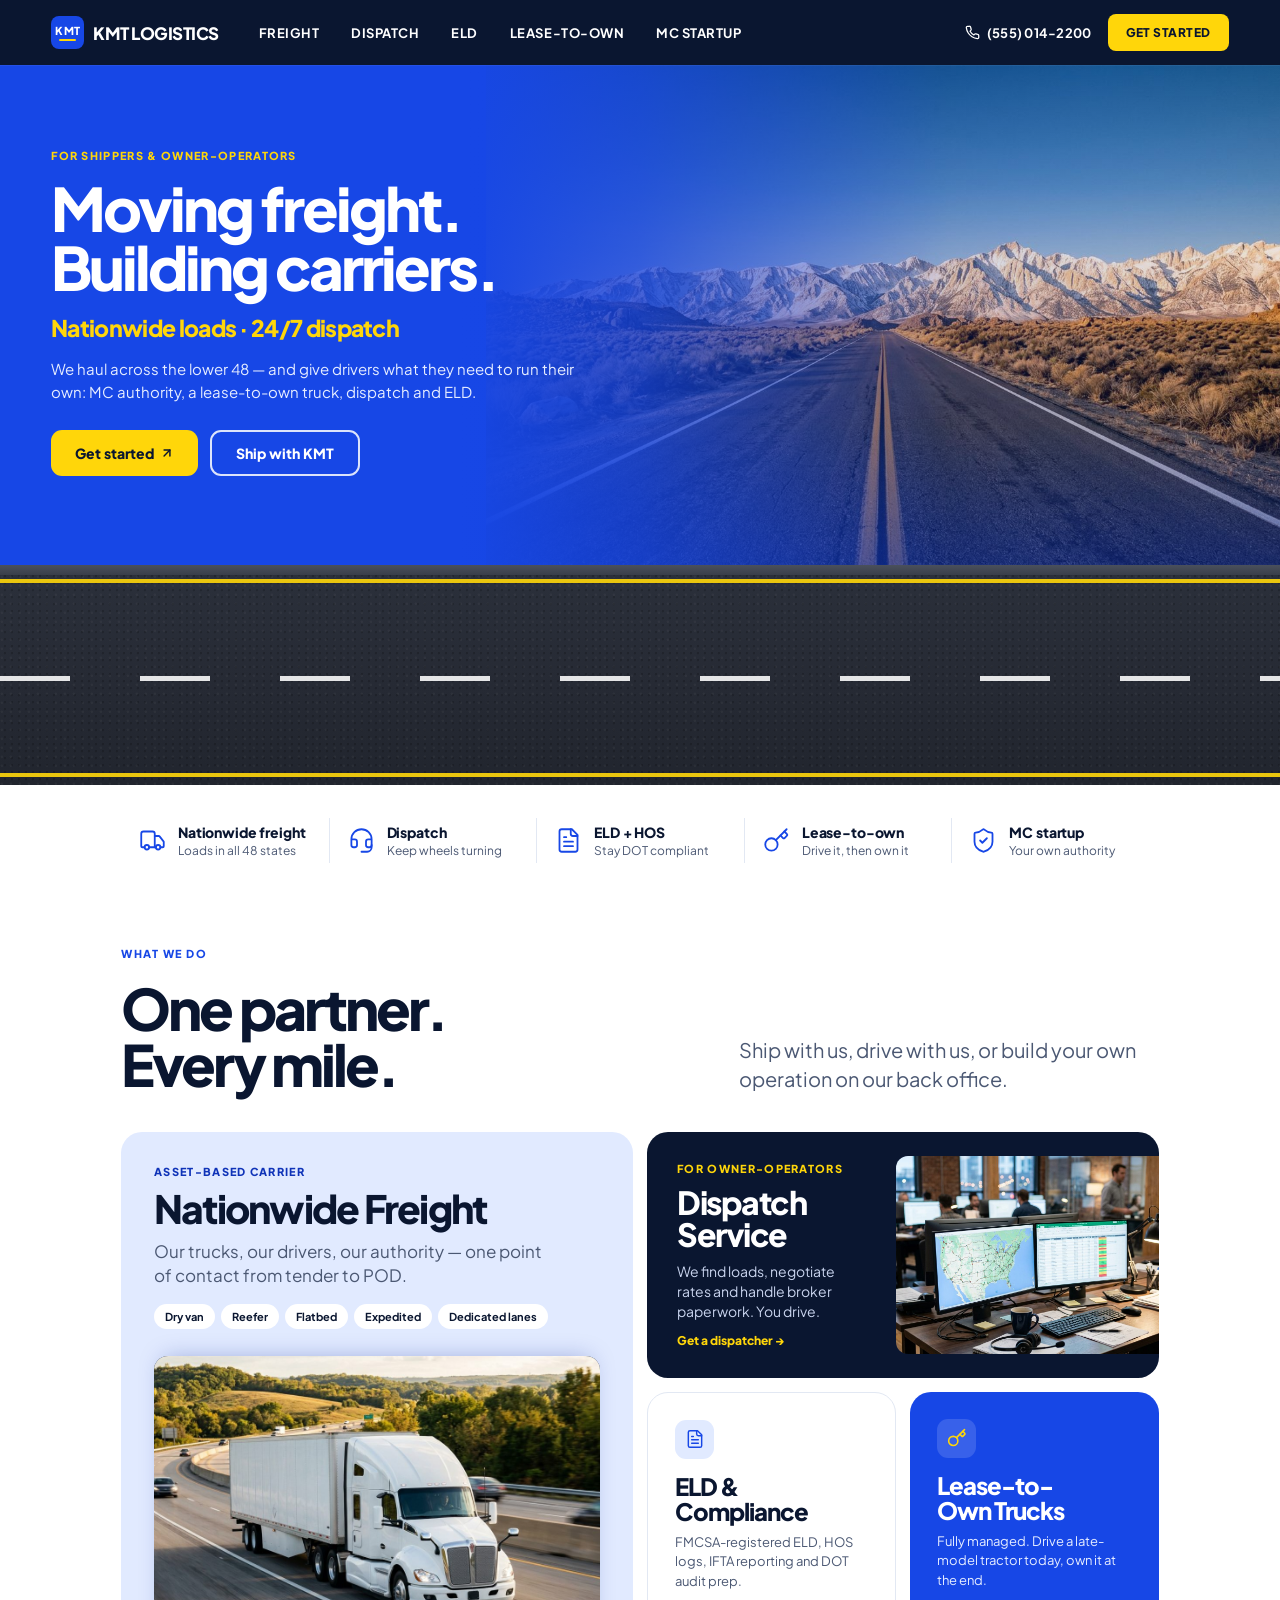
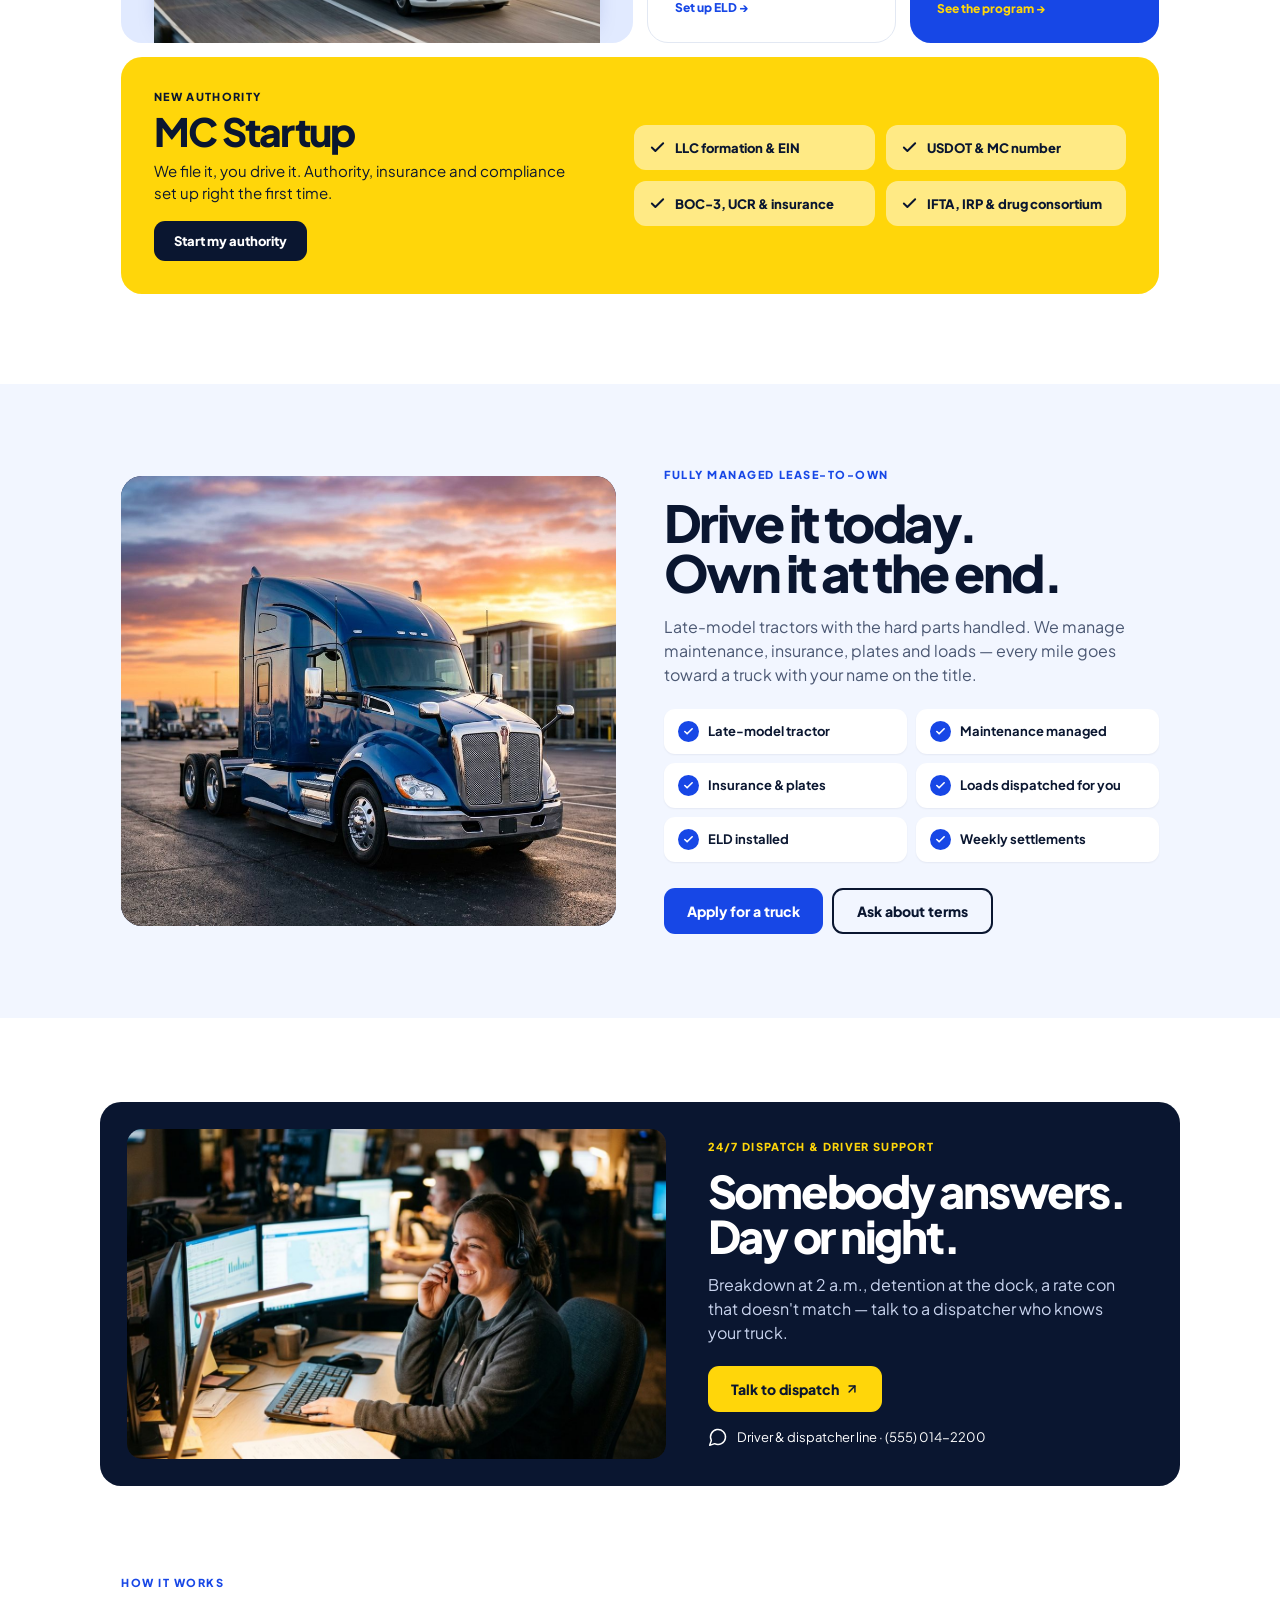
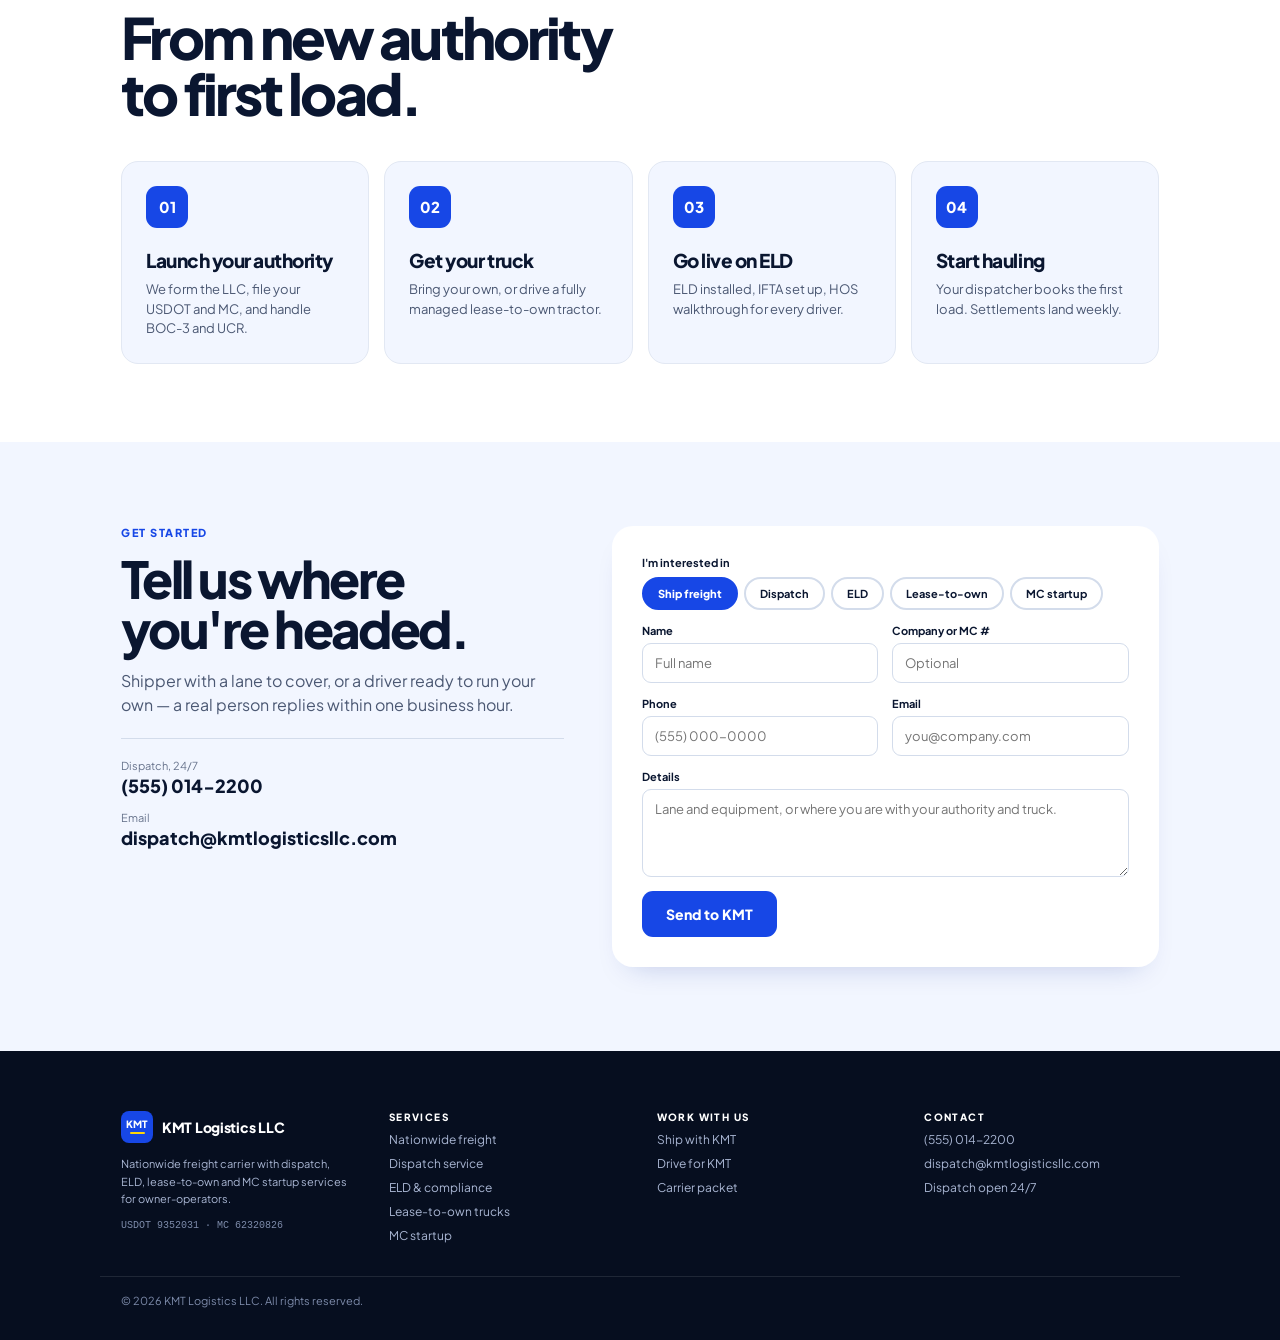
==== commit ff48487a: "Real USDOT/MC numbers; milestone-style next steps in visitor email Co-Authored-By: Claude Opus 5.5 <" ====
--- a/public/index.html
+++ b/public/index.html
@@ -420,7 +420,7 @@
         <span class="logo__name">KMT Logistics LLC</span>
       </div>
       <p>Nationwide freight carrier with dispatch, ELD, lease-to-own and MC startup services for owner-operators.</p>
-      <span class="site-footer__ids">MC 000000 · USDOT 0000000</span>
+      <span class="site-footer__ids">USDOT 9352031 · MC 62320826</span>
     </div>
     <div class="site-footer__col">
       <span class="site-footer__heading">Services</span>
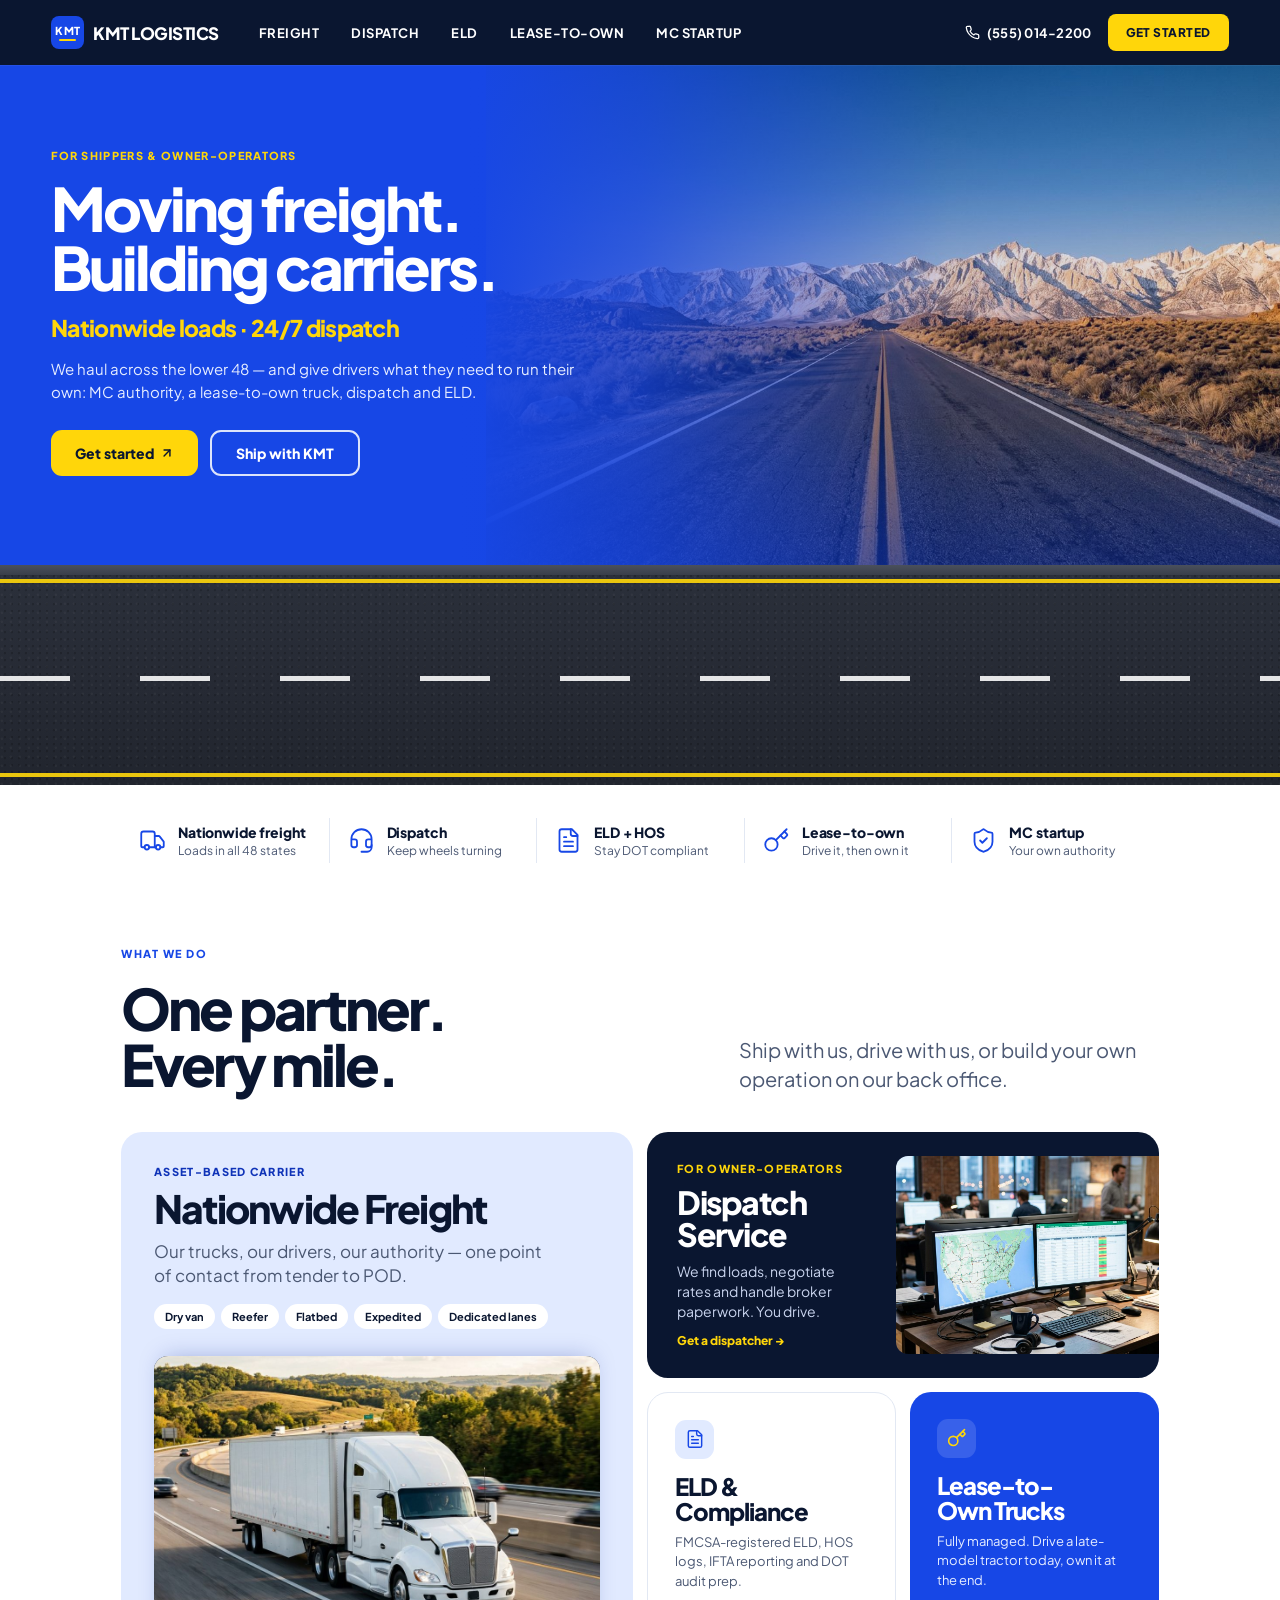
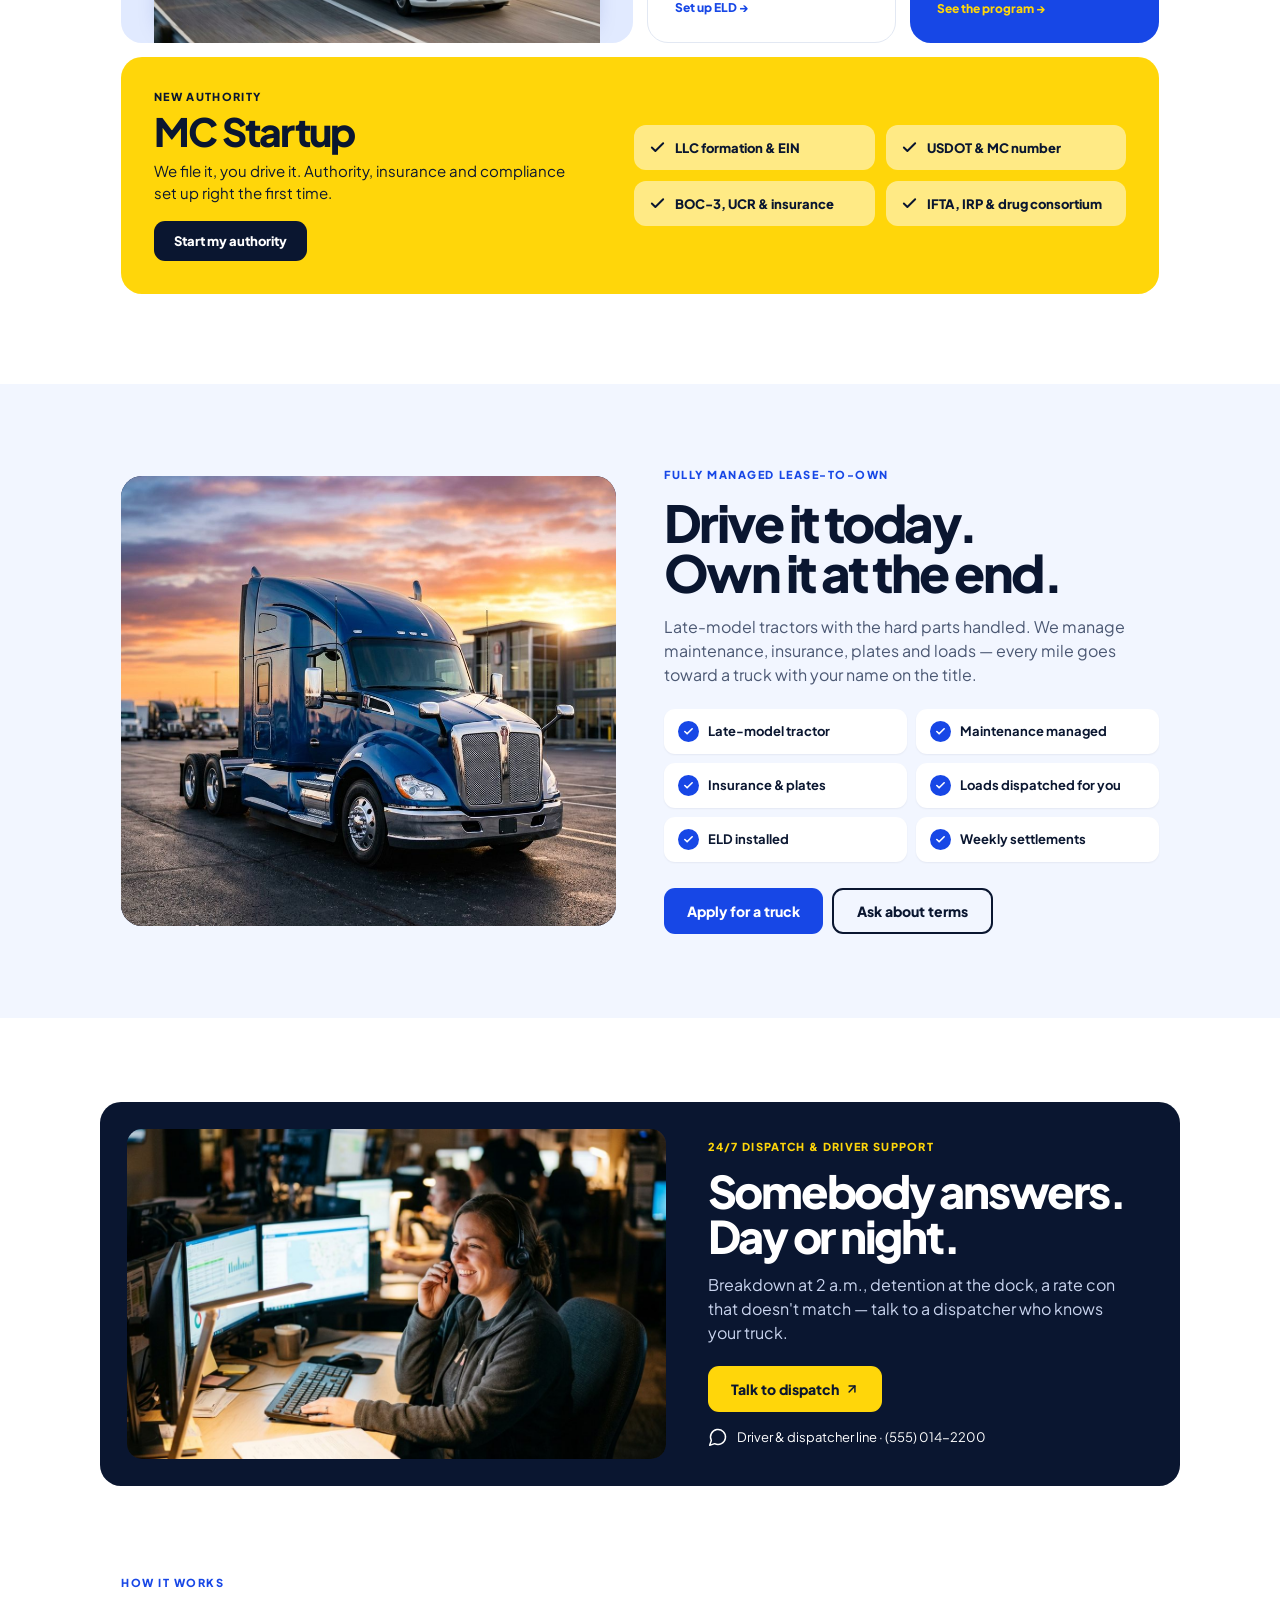
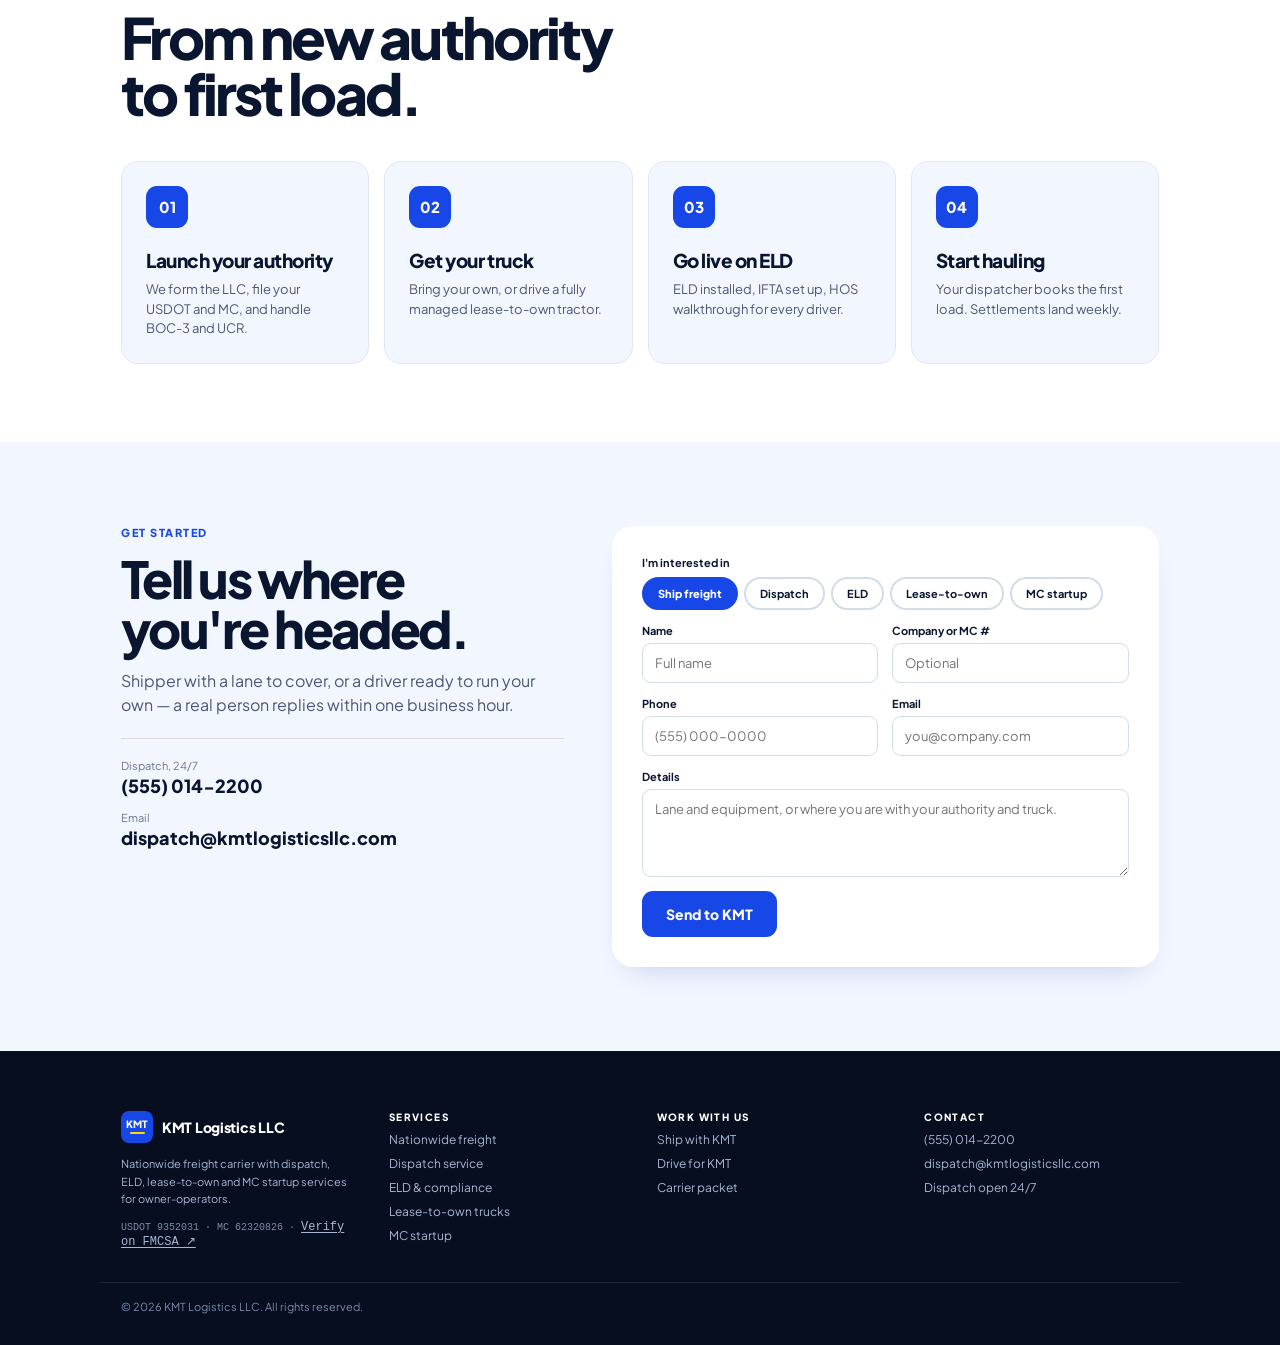
==== commit 0dafdd46: "Add freight quote form, quote email notifications, 404 page and sitemap" ====
--- a/public/index.html
+++ b/public/index.html
@@ -6,12 +6,13 @@
   <title>KMT Logistics — Nationwide Freight, Dispatch, ELD &amp; Lease-to-Own</title>
   <meta name="description" content="KMT Logistics hauls freight across the lower 48 and helps owner-operators run their own: MC authority, lease-to-own trucks, 24/7 dispatch and ELD compliance.">
   <meta name="theme-color" content="#1747E6">
+  <link rel="canonical" href="https://www.kmtlogisticsllc.com/">
   <link rel="icon" href="assets/img/favicon.svg" type="image/svg+xml">
 
   <meta property="og:type" content="website">
   <meta property="og:title" content="KMT Logistics — Moving freight. Building carriers.">
   <meta property="og:description" content="Nationwide loads, 24/7 dispatch, ELD, lease-to-own trucks and MC startup for owner-operators.">
-  <meta property="og:image" content="https://kmtlogisticsllc.com/assets/img/hero-highway.jpg">
+  <meta property="og:image" content="https://www.kmtlogisticsllc.com/assets/img/hero-highway.jpg">
   <meta name="twitter:card" content="summary_large_image">
 
   <link rel="preconnect" href="https://fonts.googleapis.com">
@@ -19,6 +20,7 @@
   <link rel="stylesheet" href="https://fonts.googleapis.com/css2?family=Plus+Jakarta+Sans:wght@400;500;600;700;800&amp;display=swap">
   <link rel="stylesheet" href="assets/css/styles.css">
   <script src="assets/js/main.js" defer></script>
+  <script type="application/ld+json">{"@context":"https://schema.org","@type":"Organization","name":"KMT Logistics LLC","url":"https://www.kmtlogisticsllc.com/","logo":"https://www.kmtlogisticsllc.com/assets/img/favicon.svg","email":"dispatch@kmtlogisticsllc.com","telephone":"+1-555-014-2200","areaServed":"US","description":"Asset-based nationwide freight carrier with dispatch, ELD, lease-to-own and MC startup services for owner-operators.","identifier":[{"@type":"PropertyValue","propertyID":"USDOT","value":"9352031"},{"@type":"PropertyValue","propertyID":"MC","value":"62320826"}]}</script>
 </head>
 <body>
 <a class="skip-link" href="#main">Skip to content</a>
@@ -341,7 +343,7 @@
         Form delivery: posts to api/contact (Vercel function, see /api/contact.js), which emails the inbox via Resend.
         Opened from disk (file://) there is no server, so submitting opens the visitor's email app instead.
       -->
-      <form class="form" id="contact-form" data-endpoint="api/contact" data-email="info@kmtlogisticsllc.com" novalidate>
+      <form class="form" id="contact-form" data-endpoint="api/contact" data-kind="contact" data-email="info@kmtlogisticsllc.com" data-success="form-success" novalidate>
         <fieldset class="form__full">
           <legend>I'm interested in</legend>
           <div class="pills" role="group">
@@ -405,7 +407,7 @@
           </span>
           <span>Got it — we'll reach out within one business hour.</span>
         </div>
-        <button type="button" class="form-success__again" id="form-again">Send another inquiry</button>
+        <button type="button" class="form-success__again" data-again="contact-form">Send another inquiry</button>
       </div>
     </div>
   </section>
@@ -420,7 +422,7 @@
         <span class="logo__name">KMT Logistics LLC</span>
       </div>
       <p>Nationwide freight carrier with dispatch, ELD, lease-to-own and MC startup services for owner-operators.</p>
-      <span class="site-footer__ids">USDOT 9352031 · MC 62320826</span>
+      <span class="site-footer__ids">USDOT 9352031 · MC 62320826 · <a href="https://safer.fmcsa.dot.gov/query.asp?searchtype=ANY&amp;query_type=queryCarrierSnapshot&amp;query_param=USDOT&amp;query_string=9352031" target="_blank" rel="noopener">Verify on FMCSA ↗</a></span>
     </div>
     <div class="site-footer__col">
       <span class="site-footer__heading">Services</span>
@@ -447,5 +449,13 @@
     © <span data-year>2026</span> KMT Logistics LLC. All rights reserved.
   </div>
 </footer>
+<nav class="mobile-cta" aria-label="Quick contact">
+  <a class="btn btn--accent" href="tel:5550142200">
+    <svg width="16" height="16" viewBox="0 0 24 24" fill="none" stroke="currentColor" stroke-width="2.2" stroke-linecap="round" stroke-linejoin="round" aria-hidden="true"><path d="M22 16.92v3a2 2 0 0 1-2.18 2 19.8 19.8 0 0 1-8.63-3.07 19.5 19.5 0 0 1-6-6A19.8 19.8 0 0 1 2.12 4.18 2 2 0 0 1 4.11 2h3a2 2 0 0 1 2 1.72c.13.96.36 1.9.7 2.81a2 2 0 0 1-.45 2.11L8.09 9.91a16 16 0 0 0 6 6l1.27-1.27a2 2 0 0 1 2.11-.45c.91.34 1.85.57 2.81.7A2 2 0 0 1 22 16.92z"/></svg>
+    <span>Call dispatch</span>
+  </a>
+  <a class="btn btn--blue" href="freight.html#quote"><span>Get a quote</span></a>
+</nav>
+<script defer src="/_vercel/insights/script.js"></script>
 </body>
 </html>
--- a/public/assets/css/styles.css
+++ b/public/assets/css/styles.css
@@ -402,3 +402,45 @@
 .cta-band__actions { display: flex; flex-wrap: wrap; align-items: center; gap: 22px 36px; }
 .cta-band__phone { color: #fff; font-size: 15px; font-weight: 700; display: inline-flex; align-items: center; gap: 8px; }
 .cta-band__phone:hover { color: var(--k-accent); text-decoration: none; }
+
+/* FMCSA verify link next to USDOT / MC */
+.site-footer__ids a { color: #A9B6D3; text-decoration: underline; text-underline-offset: 2px; }
+.site-footer__ids a:hover { color: #fff; }
+
+/* Mobile call / quote bar — phones only */
+.mobile-cta { display: none; }
+@media (max-width: 767px) {
+  body { padding-bottom: calc(74px + env(safe-area-inset-bottom)); }
+  .mobile-cta {
+    position: fixed; left: 0; right: 0; bottom: 0; z-index: 60;
+    display: grid; grid-template-columns: 1fr 1fr; gap: 10px;
+    padding: 10px 14px calc(10px + env(safe-area-inset-bottom));
+    background: rgba(10,22,48,0.96); backdrop-filter: blur(6px); -webkit-backdrop-filter: blur(6px);
+    box-shadow: 0 -6px 20px rgba(6,14,31,0.25);
+  }
+  .mobile-cta .btn { justify-content: center; padding: 13px 12px; font-size: 14px; }
+}
+
+/* 404 page */
+.lost-links { margin: 40px 0 0; padding: 22px 0 0; list-style: none; display: flex; flex-wrap: wrap; gap: 10px 26px; border-top: 1px solid var(--k-steel-200); max-width: 720px; }
+.lost-links a { font-size: 14px; font-weight: 700; color: var(--k-blue-600); }
+.lost-links a:hover { color: var(--k-navy-900); }
+
+/* Freight quote section */
+.quote { background: var(--k-blue-50); }
+.quote__inner { padding: 84px 21px; display: flex; flex-wrap: wrap; gap: 48px; align-items: flex-start; }
+.quote__intro { flex: 1 1 300px; display: flex; flex-direction: column; gap: 15px; }
+.quote__intro > p { font-size: 16px; line-height: 1.55; color: var(--k-ink-600); max-width: 40ch; }
+.quote__points { margin: 8px 0 0; padding: 20px 0 0; list-style: none; display: flex; flex-direction: column; gap: 12px; border-top: 1px solid var(--k-steel-200); }
+.quote__points li { display: flex; align-items: flex-start; gap: 10px; font-size: 14px; font-weight: 700; color: var(--k-navy-900); }
+.quote__points svg { flex: 0 0 auto; color: var(--k-blue-600); margin-top: 1px; }
+.quote__form { flex: 1 1 460px; }
+.form__group { font-size: 12px; font-weight: 800; letter-spacing: 0.12em; text-transform: uppercase; color: var(--k-blue-600); padding-top: 4px; }
+.form__group + label, .form__group ~ .form__group { margin-top: 0; }
+.form select {
+  font-family: inherit; font-size: 13px; padding: 11px 36px 11px 12px; border: 1.5px solid var(--k-steel-200); border-radius: 9px;
+  background: #fff url("data:image/svg+xml,%3Csvg xmlns='http://www.w3.org/2000/svg' width='12' height='12' viewBox='0 0 24 24' fill='none' stroke='%230A1630' stroke-width='2.5' stroke-linecap='round' stroke-linejoin='round'%3E%3Cpath d='m6 9 6 6 6-6'/%3E%3C/svg%3E") no-repeat right 12px center;
+  color: var(--k-navy-900); outline: none; width: 100%; appearance: none; -webkit-appearance: none;
+}
+.form select:focus { border-color: var(--k-blue-600); }
+.form input[aria-invalid="true"], .form select[aria-invalid="true"] { border-color: #B42318; }
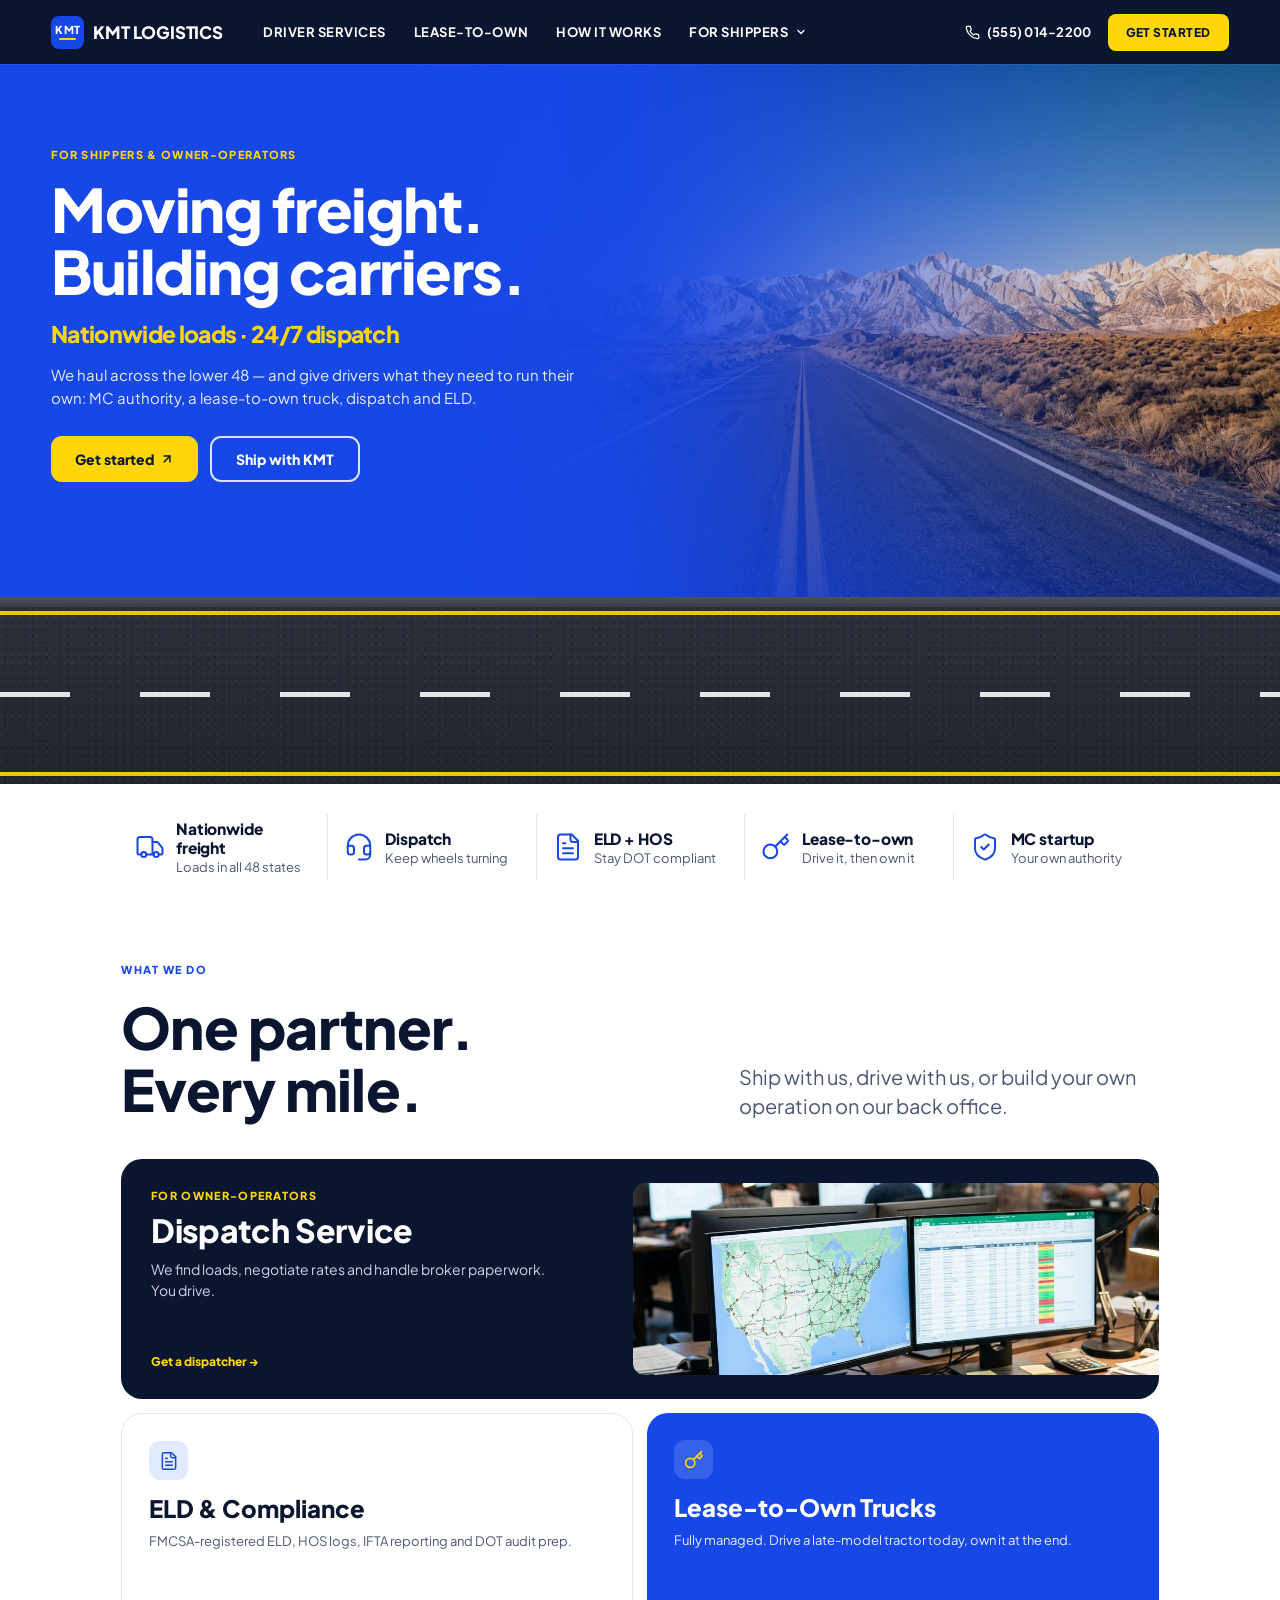
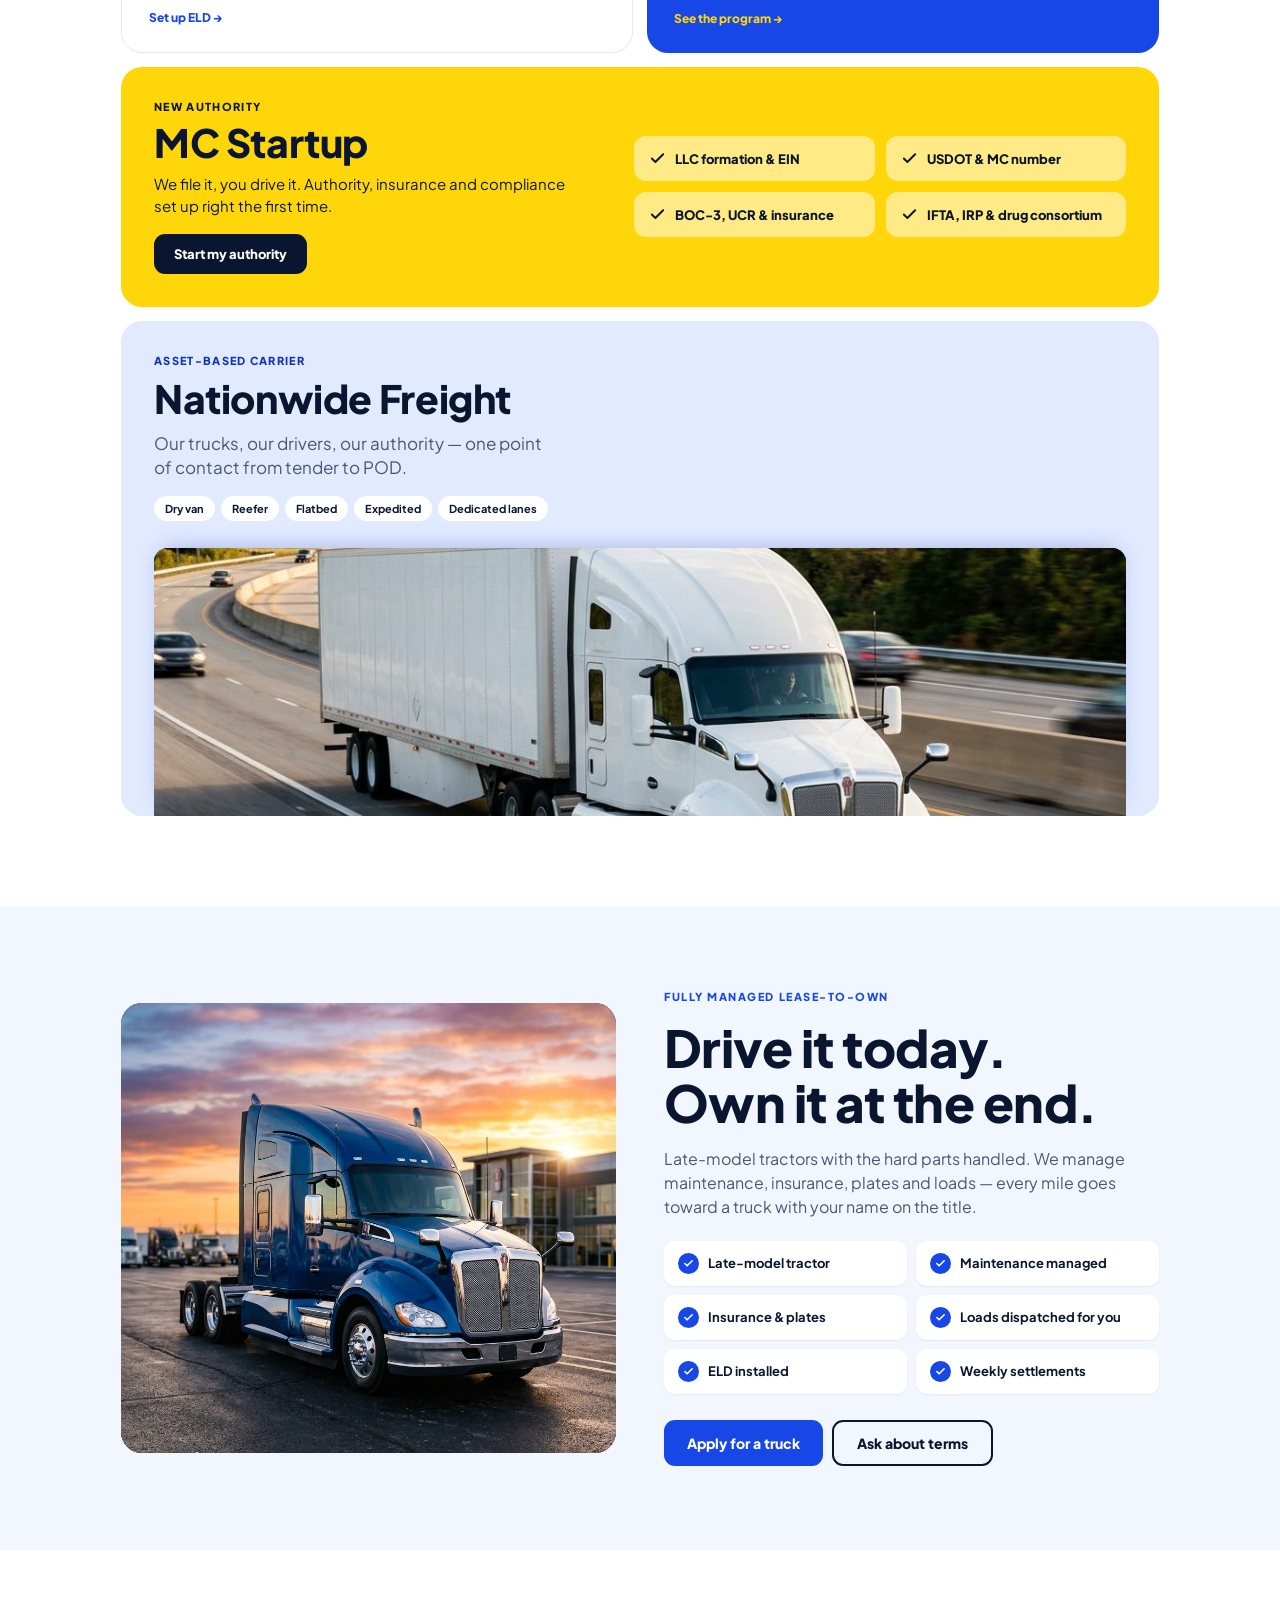
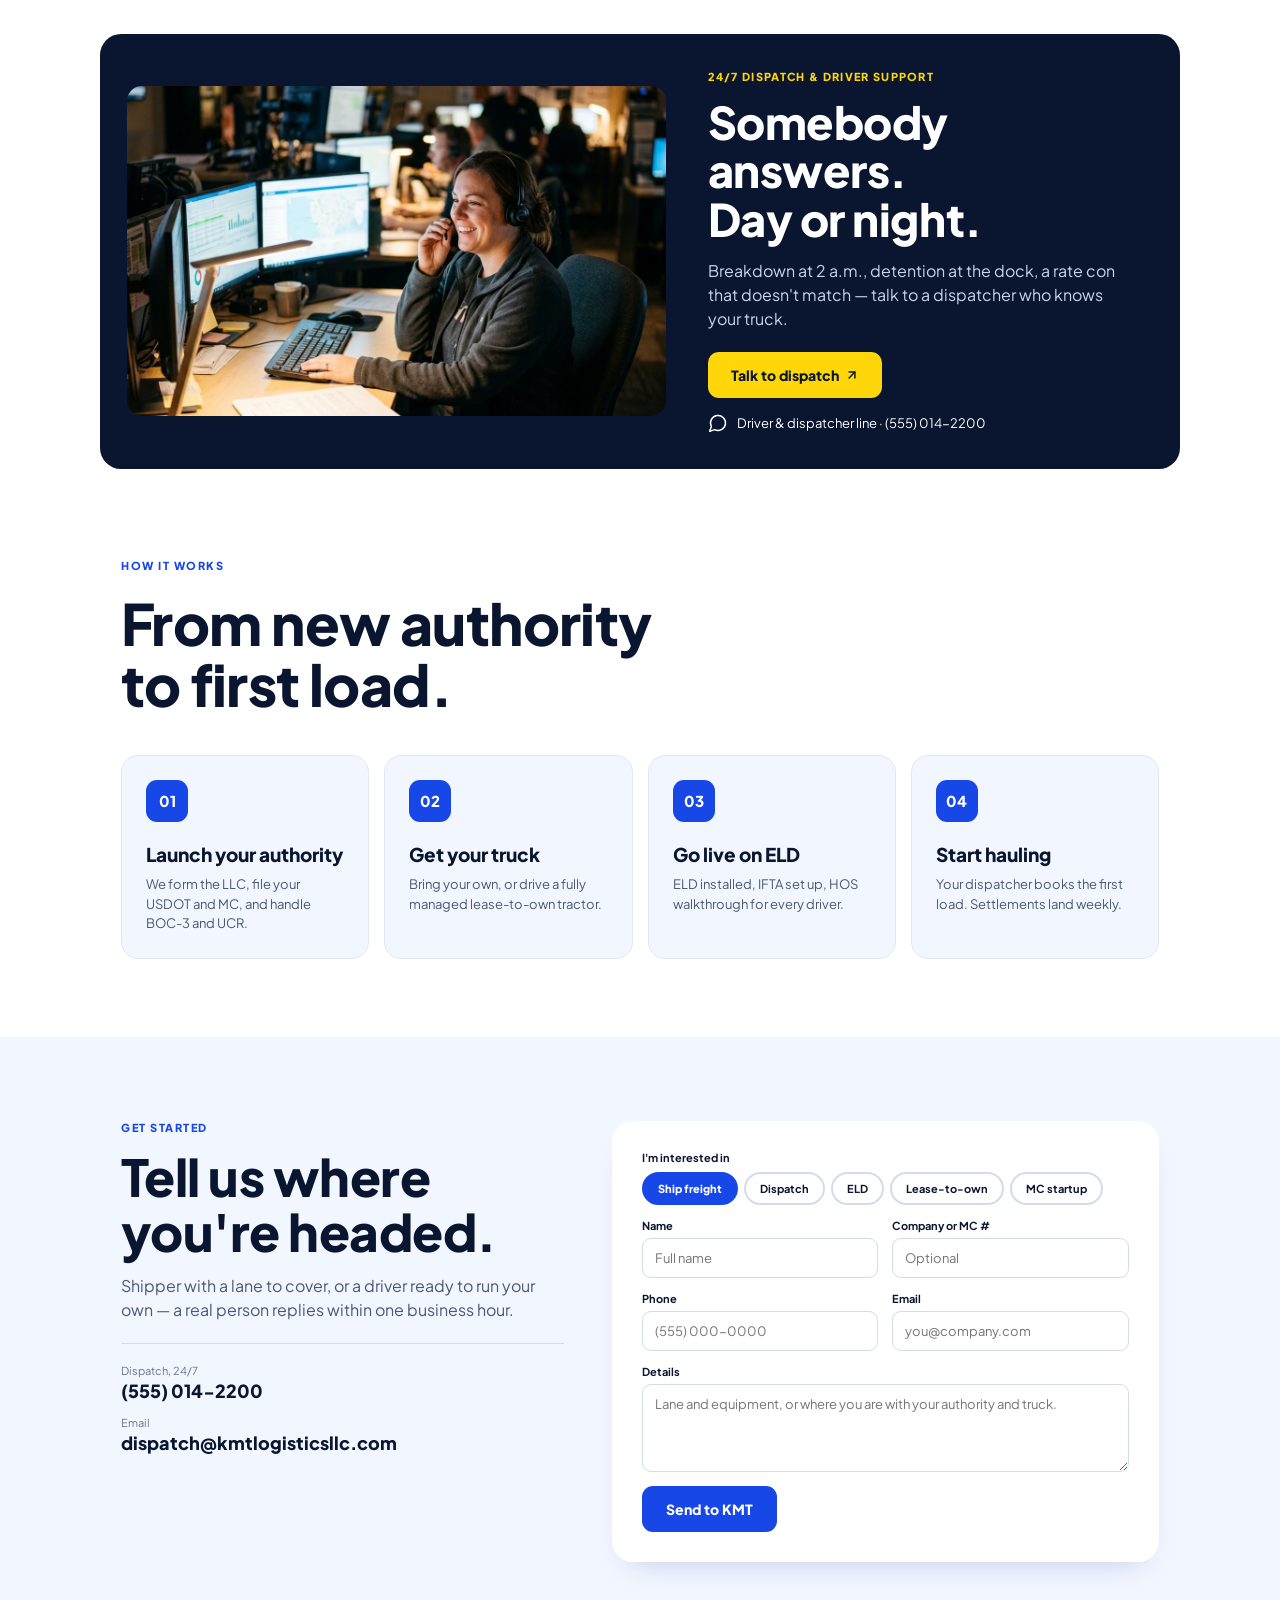
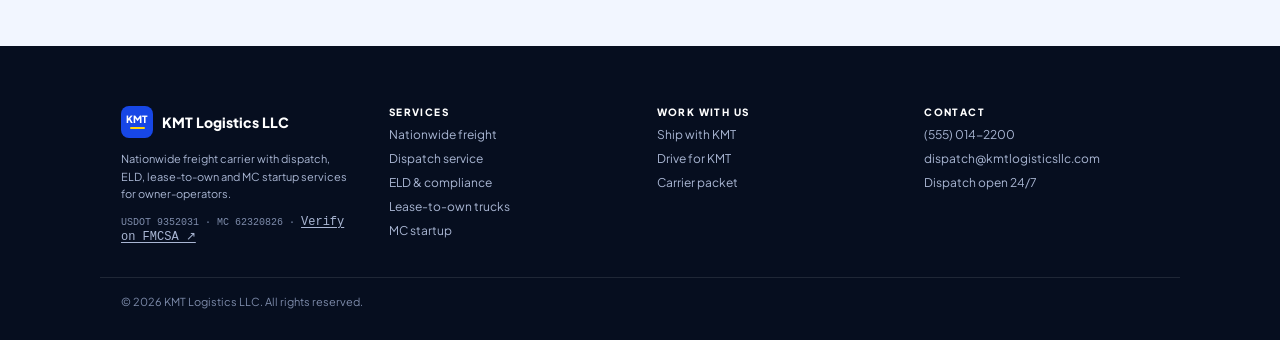
==== commit ca0426ba: "Update KMT website hero and shipper navigation" ====
--- a/public/index.html
+++ b/public/index.html
@@ -18,7 +18,7 @@
   <link rel="preconnect" href="https://fonts.googleapis.com">
   <link rel="preconnect" href="https://fonts.gstatic.com" crossorigin>
   <link rel="stylesheet" href="https://fonts.googleapis.com/css2?family=Plus+Jakarta+Sans:wght@400;500;600;700;800&amp;display=swap">
-  <link rel="stylesheet" href="assets/css/styles.css">
+  <link rel="stylesheet" href="./assets/css/styles.css?v=20261010">
   <script src="assets/js/main.js" defer></script>
   <script type="application/ld+json">{"@context":"https://schema.org","@type":"Organization","name":"KMT Logistics LLC","url":"https://www.kmtlogisticsllc.com/","logo":"https://www.kmtlogisticsllc.com/assets/img/favicon.svg","email":"dispatch@kmtlogisticsllc.com","telephone":"+1-555-014-2200","areaServed":"US","description":"Asset-based nationwide freight carrier with dispatch, ELD, lease-to-own and MC startup services for owner-operators.","identifier":[{"@type":"PropertyValue","propertyID":"USDOT","value":"9352031"},{"@type":"PropertyValue","propertyID":"MC","value":"62320826"}]}</script>
 </head>
@@ -33,11 +33,69 @@
     </a>
     <div class="site-header__right">
       <nav class="site-nav" aria-label="Main">
-        <a href="freight.html">Freight</a>
-        <a href="dispatch.html">Dispatch</a>
-        <a href="eld.html">ELD</a>
+        <a href="#services">Driver services</a>
         <a href="lease-to-own.html">Lease-to-own</a>
-        <a href="mc-startup.html">MC startup</a>
+        <a href="#path">How it works</a>
+        <div class="site-nav__menu">
+          <button class="site-nav__menu-toggle" type="button" aria-expanded="false" aria-controls="shipper-menu">
+            <span>For shippers</span>
+            <svg class="chevron" width="12" height="12" viewBox="0 0 24 24" fill="none" stroke="currentColor" stroke-width="2.5" stroke-linecap="round" stroke-linejoin="round" aria-hidden="true"><path d="m6 9 6 6 6-6"/></svg>
+          </button>
+          <div class="shipper-menu" id="shipper-menu" hidden>
+            <div class="shipper-menu__cols shipper-menu__cols--home">
+              <section class="shipper-menu__col">
+                <div class="shipper-menu__col-header">
+                  <span class="shipper-menu__col-eyebrow">FREIGHT SOLUTIONS</span>
+                  <h3 class="shipper-menu__col-title">Freight Services</h3>
+                  <p class="shipper-menu__col-sub">Reliable transportation for your business.</p>
+                </div>
+                <div class="shipper-menu__entries">
+                  <a class="shipper-menu__entry" href="freight.html">
+                    <span class="shipper-menu__entry-icon" aria-hidden="true"><svg width="20" height="20" viewBox="0 0 24 24" fill="none" stroke="currentColor" stroke-width="2" stroke-linecap="round" stroke-linejoin="round"><path d="M10 17h4V5H2v12h3"/><path d="M14 9h4l4 4v4h-2"/><circle cx="7.5" cy="17.5" r="2.5"/><circle cx="17.5" cy="17.5" r="2.5"/></svg></span>
+                    <span class="shipper-menu__entry-copy"><strong>Freight Transportation</strong><span>Nationwide coverage and equipment options.</span></span><i class="shipper-menu__arrow" aria-hidden="true">→</i>
+                  </a>
+                  <a class="shipper-menu__entry" href="freight.html#equipment">
+                    <span class="shipper-menu__entry-icon" aria-hidden="true"><svg width="20" height="20" viewBox="0 0 24 24" fill="none" stroke="currentColor" stroke-width="2" stroke-linecap="round" stroke-linejoin="round"><path d="m12 3 9 5-9 5-9-5 9-5Z"/><path d="m3 12 9 5 9-5M3 16l9 5 9-5"/></svg></span>
+                    <span class="shipper-menu__entry-copy"><strong>Equipment &amp; Capacity</strong><span>Dry van, reefer, flatbed and specialized freight.</span></span><i class="shipper-menu__arrow" aria-hidden="true">→</i>
+                  </a>
+                  <a class="shipper-menu__entry" href="freight.html">
+                    <span class="shipper-menu__entry-icon" aria-hidden="true"><svg width="20" height="20" viewBox="0 0 24 24" fill="none" stroke="currentColor" stroke-width="2" stroke-linecap="round" stroke-linejoin="round"><path d="M20 10c0 5-8 11-8 11S4 15 4 10a8 8 0 1 1 16 0Z"/><circle cx="12" cy="10" r="2.5"/></svg></span>
+                    <span class="shipper-menu__entry-copy"><strong>Service Areas</strong><span>Coverage across the United States.</span></span><i class="shipper-menu__arrow" aria-hidden="true">→</i>
+                  </a>
+                </div>
+              </section>
+              <section class="shipper-menu__col">
+                <div class="shipper-menu__col-header">
+                  <span class="shipper-menu__col-eyebrow">RESOURCES</span>
+                  <h3 class="shipper-menu__col-title">Helpful Information</h3>
+                  <p class="shipper-menu__col-sub">Everything you need to ship with KMT.</p>
+                </div>
+                <div class="shipper-menu__entries">
+                  <a class="shipper-menu__entry" href="freight.html#quote">
+                    <span class="shipper-menu__entry-icon" aria-hidden="true"><svg width="20" height="20" viewBox="0 0 24 24" fill="none" stroke="currentColor" stroke-width="2" stroke-linecap="round" stroke-linejoin="round"><path d="M14 2H6a2 2 0 0 0-2 2v16a2 2 0 0 0 2 2h12a2 2 0 0 0 2-2V8Z"/><path d="M14 2v6h6M8 13h8M8 17h8"/></svg></span>
+                    <span class="shipper-menu__entry-copy"><strong>Request a Freight Quote</strong><span>Get a competitive rate for your shipment.</span></span><i class="shipper-menu__arrow" aria-hidden="true">→</i>
+                  </a>
+                  <a class="shipper-menu__entry" href="freight.html#process">
+                    <span class="shipper-menu__entry-icon" aria-hidden="true"><svg width="20" height="20" viewBox="0 0 24 24" fill="none" stroke="currentColor" stroke-width="2" stroke-linecap="round" stroke-linejoin="round"><path d="M8 6h13M8 12h13M8 18h13"/><path d="M3 6h.01M3 12h.01M3 18h.01"/></svg></span>
+                    <span class="shipper-menu__entry-copy"><strong>Ship With KMT</strong><span>Process, requirements and documentation.</span></span><i class="shipper-menu__arrow" aria-hidden="true">→</i>
+                  </a>
+                  <a class="shipper-menu__entry" href="#contact">
+                    <span class="shipper-menu__entry-icon" aria-hidden="true"><svg width="20" height="20" viewBox="0 0 24 24" fill="none" stroke="currentColor" stroke-width="2" stroke-linecap="round" stroke-linejoin="round"><path d="M4 4h16v12H7l-3 3V4Z"/><path d="M8 8h8M8 12h5"/></svg></span>
+                    <span class="shipper-menu__entry-copy"><strong>Contact Our Team</strong><span>Talk to a logistics specialist.</span></span><i class="shipper-menu__arrow" aria-hidden="true">→</i>
+                  </a>
+                </div>
+              </section>
+            </div>
+            <aside class="shipper-menu__promo">
+              <div class="shipper-menu__promo-media"><img src="assets/img/promo-freight.png" alt="Semi truck hauling freight across an open highway" loading="lazy"><div class="shipper-menu__promo-overlay"></div></div>
+              <div class="shipper-menu__promo-body">
+                <div class="shipper-menu__promo-top"><div class="shipper-menu__promo-badge"><span>KMT</span><span></span></div><h3 class="shipper-menu__promo-title">Need a Rate?</h3><p class="shipper-menu__promo-desc">Get a competitive quote for your freight shipment.</p></div>
+                <a class="shipper-menu__promo-btn" href="freight.html#quote"><span>Request a freight quote</span><span class="shipper-menu__promo-btn-arrow" aria-hidden="true">→</span></a>
+                <ul class="shipper-menu__promo-checks"><li><span aria-hidden="true">✓</span><span>Competitive rates</span></li><li><span aria-hidden="true">✓</span><span>Nationwide coverage</span></li><li><span aria-hidden="true">✓</span><span>Dedicated support team</span></li></ul>
+              </div>
+            </aside>
+          </div>
+        </div>
       </nav>
       <div class="site-header__actions">
         <a class="header-phone" href="tel:5550142200"><svg width="15" height="15" viewBox="0 0 24 24" fill="none" stroke="currentColor" stroke-width="2" stroke-linecap="round" stroke-linejoin="round" aria-hidden="true"><path d="M22 16.92v3a2 2 0 0 1-2.18 2 19.8 19.8 0 0 1-8.63-3.07 19.5 19.5 0 0 1-6-6A19.8 19.8 0 0 1 2.12 4.18 2 2 0 0 1 4.11 2h3a2 2 0 0 1 2 1.72c.13.96.36 1.9.7 2.81a2 2 0 0 1-.45 2.11L8.09 9.91a16 16 0 0 0 6 6l1.27-1.27a2 2 0 0 1 2.11-.45c.91.34 1.85.57 2.81.7A2 2 0 0 1 22 16.92z"/></svg>(555) 014-2200</a>
--- a/public/assets/css/styles.css
+++ b/public/assets/css/styles.css
@@ -21,7 +21,7 @@
   margin: 0; background: #fff; color: var(--k-navy-900);
   font-family: var(--font-sans); -webkit-font-smoothing: antialiased; overflow-x: hidden;
 }
-h1, h2, h3 { font-family: inherit; font-weight: 800; margin: 0; text-wrap: balance; }
+h1, h2, h3 { font-family: inherit; font-weight: 800; margin: 0; text-wrap: balance; letter-spacing: -0.01em; }
 p { margin: 0; text-wrap: pretty; }
 img { display: block; max-width: 100%; }
 a { color: var(--k-blue-600); text-decoration: none; }
@@ -72,16 +72,391 @@
 }
 .logo__mark span:first-child { color: #fff; font-weight: 800; font-size: 11px; letter-spacing: 0.02em; line-height: 1; }
 .logo__mark span:last-child { width: 17px; height: 2px; border-radius: 2px; background: var(--k-accent); }
-.logo__name { font-size: 17px; font-weight: 800; letter-spacing: -0.03em; color: var(--k-navy-900); white-space: nowrap; }
+.logo__name { font-size: 17px; font-weight: 800; letter-spacing: -0.01em; color: var(--k-navy-900); white-space: nowrap; }
 
 /* Header */
-.site-header { position: sticky; top: 0; z-index: 50; background: var(--k-navy-900); box-shadow: 0 1px 0 rgba(255,255,255,0.06); }
-.site-header__inner { max-width: var(--wrap-wide); margin: 0 auto; padding: 14px var(--gutter); display: flex; align-items: center; gap: 40px; }
+.site-header { position: sticky; top: 0; z-index: 50; background: var(--k-navy-900); box-shadow: 0 1px 0 rgba(255,255,255,0.06); height: 64px; box-sizing: border-box; }
+.site-header__inner { max-width: var(--wrap-wide); margin: 0 auto; padding: 0 var(--gutter); height: 100%; box-sizing: border-box; display: flex; align-items: center; gap: 40px; position: relative; }
 .site-header .logo__name { color: #fff; }
 .site-header__right { flex: 1; display: flex; align-items: center; gap: 24px; }
-.site-nav { display: none; align-items: center; gap: 32px; }
-.site-nav a { font-size: 13px; font-weight: 700; letter-spacing: 0.04em; text-transform: uppercase; color: #fff; }
+.site-nav { display: none; align-items: center; gap: 28px; }
+.site-nav a { font-size: 13px; font-weight: 700; letter-spacing: 0.04em; text-transform: uppercase; color: #fff; transition: color 150ms ease; }
 .site-nav a:hover { color: var(--k-accent); text-decoration: none; }
+.site-nav__menu { position: relative; }
+@media (min-width: 840px) {
+  .site-nav__menu { position: static; }
+}
+.site-nav__menu-toggle {
+  appearance: none; display: inline-flex; align-items: center; gap: 6px;
+  padding: 6px 0; border: 0; background: transparent; color: #fff;
+  cursor: pointer; font: inherit; font-size: 13px; font-weight: 700;
+  letter-spacing: .04em; text-transform: uppercase; position: relative;
+  transition: color 150ms ease;
+}
+.site-nav__menu-toggle:hover,
+.site-nav__menu-toggle[aria-expanded="true"] {
+  color: var(--k-accent);
+}
+.site-nav__menu-toggle[aria-expanded="true"]::after {
+  content: "";
+  position: absolute;
+  bottom: 0px;
+  left: 0;
+  right: 0;
+  height: 2.5px;
+  background: var(--k-accent);
+  border-radius: 2px;
+}
+.site-nav__menu-toggle .chevron {
+  display: inline-block;
+  font-size: 11px;
+  transition: transform 200ms ease;
+}
+.site-nav__menu-toggle[aria-expanded="true"] .chevron {
+  transform: rotate(180deg);
+}
+
+/* Mega Menu container — Centered in site header */
+/* Mega Menu container — Centered in site header */
+.shipper-menu {
+  position: absolute;
+  z-index: 70;
+  top: calc(100% + 14px);
+  left: 50%;
+  transform: translateX(-50%);
+  width: min(1120px, calc(100vw - 40px));
+  padding: 26px 30px;
+  display: grid;
+  grid-template-columns: minmax(0, 1fr) 370px;
+  gap: 32px;
+  border: 1px solid #E2E8F0;
+  border-radius: 20px;
+  background: #ffffff;
+  box-shadow: 0 24px 56px -12px rgba(6, 18, 48, 0.22), 0 10px 24px -6px rgba(6, 18, 48, 0.1);
+  animation: megaMenuIn 180ms cubic-bezier(0.16, 1, 0.3, 1);
+}
+@keyframes megaMenuIn {
+  from { opacity: 0; transform: translate(-50%, -6px); }
+  to { opacity: 1; transform: translate(-50%, 0); }
+}
+
+/* Upward pointer arrow — dynamically positioned under FOR SHIPPERS */
+.shipper-menu::before {
+  content: "";
+  position: absolute;
+  top: -8px;
+  left: var(--arrow-left, 76%);
+  transform: translateX(-50%) rotate(45deg);
+  width: 16px;
+  height: 16px;
+  background: #ffffff;
+  border-left: 1px solid #E2E8F0;
+  border-top: 1px solid #E2E8F0;
+  border-top-left-radius: 2px;
+  z-index: 2;
+}
+
+/* Invisible hit-area bridge to avoid hover drops */
+.shipper-menu::after {
+  content: "";
+  position: absolute;
+  top: -20px;
+  left: 0;
+  right: 0;
+  height: 20px;
+}
+
+/* Comprehensive text reset: prevents inheriting uppercase and wide spacing from .site-nav a */
+.site-nav .shipper-menu,
+.site-nav .shipper-menu a,
+.site-nav .shipper-menu span,
+.site-nav .shipper-menu strong,
+.site-nav .shipper-menu p,
+.site-nav .shipper-menu h3,
+.site-nav .shipper-menu div,
+.site-nav .shipper-menu li {
+  text-transform: none;
+  letter-spacing: normal;
+}
+
+.shipper-menu__cols {
+  display: grid;
+  grid-template-columns: repeat(2, minmax(0, 1fr));
+  gap: 24px;
+}
+
+/* Keep the menu focused on shipper services and resources. */
+.shipper-menu__col:nth-child(2) { display: none; }
+.shipper-menu__cols--home > .shipper-menu__col:nth-child(2) { display: flex; }
+
+.shipper-menu__col {
+  min-width: 0;
+  display: flex;
+  flex-direction: column;
+  padding: 0 18px;
+}
+.shipper-menu__col:first-child {
+  padding-left: 0;
+}
+.shipper-menu__col + .shipper-menu__col {
+  border-left: 1px solid #EEF2F6;
+}
+
+.shipper-menu__col-header {
+  margin-bottom: 16px;
+}
+.site-nav .shipper-menu__col-eyebrow {
+  display: block;
+  color: #64748B;
+  font-size: 11px;
+  font-weight: 700;
+  letter-spacing: 0.08em;
+  text-transform: uppercase;
+  margin-bottom: 6px;
+}
+.shipper-menu__col-title {
+  color: #0F172A;
+  font-size: 21px;
+  font-weight: 800;
+  line-height: 1.2;
+  letter-spacing: -0.015em;
+  margin: 0 0 5px;
+}
+.shipper-menu__col-sub {
+  color: #64748B;
+  font-size: 13px;
+  line-height: 1.45;
+  margin: 0;
+}
+
+.shipper-menu__entries {
+  display: flex;
+  flex-direction: column;
+  gap: 6px;
+  flex: 1;
+}
+.shipper-menu__entry {
+  display: flex;
+  align-items: center;
+  gap: 13px;
+  padding: 10px 12px;
+  border-radius: 12px;
+  color: #0F172A;
+  background: transparent;
+  text-decoration: none;
+  transition: background 150ms ease;
+}
+.site-nav .shipper-menu__entry:hover,
+.site-nav .shipper-menu__entry.is-active,
+.site-nav .shipper-menu__entry[aria-current="page"] {
+  background: #EEF5FF;
+  color: #0F172A;
+  text-decoration: none;
+}
+.shipper-menu__entry-icon {
+  flex: 0 0 40px;
+  width: 40px;
+  height: 40px;
+  border-radius: 10px;
+  background: #EEF4FF;
+  color: #1747E6;
+  display: grid;
+  place-items: center;
+  transition: background 150ms ease;
+}
+.shipper-menu__entry:hover .shipper-menu__entry-icon,
+.shipper-menu__entry.is-active .shipper-menu__entry-icon,
+.shipper-menu__entry[aria-current="page"] .shipper-menu__entry-icon {
+  background: #E1EAFF;
+}
+.shipper-menu__entry-copy {
+  display: flex;
+  flex-direction: column;
+  gap: 2px;
+  min-width: 0;
+  flex: 1;
+}
+.shipper-menu__entry-copy strong {
+  font-size: 14.5px;
+  font-weight: 700;
+  color: #0F172A;
+  line-height: 1.25;
+  letter-spacing: -0.01em;
+}
+.shipper-menu__entry-copy span {
+  font-size: 12.5px;
+  font-weight: 400;
+  color: #64748B;
+  line-height: 1.35;
+}
+.shipper-menu__arrow {
+  flex-shrink: 0;
+  color: #1747E6;
+  font-size: 16px;
+  font-style: normal;
+  font-weight: 700;
+  opacity: 0.85;
+  transition: transform 160ms ease, opacity 160ms ease;
+}
+.shipper-menu__entry:hover .shipper-menu__arrow {
+  transform: translateX(3px);
+  opacity: 1;
+}
+
+/* Right Promo Card */
+.shipper-menu__promo {
+  position: relative;
+  display: flex;
+  flex-direction: column;
+  border-radius: 18px;
+  overflow: hidden;
+  background: var(--k-blue-100);
+  min-height: 330px;
+}
+.shipper-menu__promo-media {
+  position: absolute;
+  inset: 0;
+  pointer-events: none;
+  overflow: hidden;
+}
+.shipper-menu__promo-media img {
+  width: 100%;
+  height: 100%;
+  object-fit: cover;
+  object-position: 78% center;
+  display: block;
+}
+.shipper-menu__promo-overlay {
+  position: absolute;
+  inset: 0;
+  background: linear-gradient(90deg, rgba(225,234,255,1) 0%, rgba(225,234,255,.82) 26%, rgba(225,234,255,.38) 42%, rgba(225,234,255,0) 52%);
+}
+.shipper-menu__promo-body {
+  position: relative;
+  z-index: 2;
+  padding: 24px 24px;
+  display: flex;
+  flex-direction: column;
+  justify-content: space-between;
+  height: 100%;
+  box-sizing: border-box;
+}
+.shipper-menu__promo-top {
+  display: flex;
+  flex-direction: column;
+}
+.shipper-menu__promo-badge {
+  width: 36px;
+  height: 36px;
+  border-radius: 9px;
+  background: var(--k-blue-600);
+  display: flex;
+  flex-direction: column;
+  align-items: center;
+  justify-content: center;
+  gap: 3px;
+  margin-bottom: 14px;
+  flex: 0 0 auto;
+}
+.shipper-menu__promo-badge span:first-child { color: #fff; font-size: 10px; font-weight: 800; letter-spacing: .02em; line-height: 1; }
+.shipper-menu__promo-badge span:last-child { width: 15px; height: 2px; border-radius: 2px; background: var(--k-accent); }
+.shipper-menu__promo-title {
+  color: #0A1630;
+  font-size: 23px;
+  font-weight: 800;
+  line-height: 1.2;
+  margin: 0 0 6px;
+  letter-spacing: -0.01em;
+}
+.shipper-menu__promo-desc {
+  color: #475569;
+  font-size: 13px;
+  line-height: 1.45;
+  margin: 0 0 18px;
+  max-width: 26ch;
+}
+.site-nav .shipper-menu__promo-btn {
+  display: inline-flex;
+  align-items: center;
+  justify-content: center;
+  gap: 8px;
+  align-self: flex-start;
+  width: auto;
+  padding: 12px 16px;
+  border-radius: 8px;
+  background: var(--k-accent);
+  border: none;
+  color: var(--k-on-accent) !important;
+  font-size: 11px;
+  font-weight: 800;
+  letter-spacing: .04em;
+  text-decoration: none;
+  box-shadow: 0 2px 8px rgba(255,214,10,.4);
+  transition: transform 150ms ease, background 150ms ease, box-shadow 150ms ease;
+  box-sizing: border-box;
+}
+.site-nav .shipper-menu__promo-btn:hover {
+  background: var(--k-accent-hover);
+  transform: translateY(-1px);
+  box-shadow: 0 4px 12px rgba(255,214,10,.5);
+  color: var(--k-on-accent) !important;
+  text-decoration: none;
+}
+.shipper-menu__promo-btn-arrow {
+  display: inline-flex;
+  transition: transform 160ms ease;
+}
+.shipper-menu__promo-btn:hover .shipper-menu__promo-btn-arrow {
+  transform: translateX(3px);
+}
+.shipper-menu__promo-checks {
+  list-style: none;
+  padding: 16px 0 0;
+  margin: 18px 0 0;
+  border-top: 1px solid rgba(10,22,48,.12);
+  display: flex;
+  flex-direction: column;
+  gap: 9px;
+  flex: 1;
+}
+.shipper-menu__promo-checks li {
+  display: flex;
+  align-items: center;
+  gap: 10px;
+  font-size: 13px;
+  font-weight: 600;
+  color: #1E293B;
+}
+.shipper-menu__promo-checks li > span:first-child[aria-hidden="true"] { color: var(--k-on-accent); width: 18px; height: 18px; border-radius: 50%; background: var(--k-accent); display: grid; place-items: center; font-size: 12px; font-weight: 900; }
+.shipper-menu__check-icon {
+  flex-shrink: 0;
+}
+
+@media (max-width: 1280px) {
+  .shipper-menu {
+    width: min(1180px, calc(100vw - 32px));
+    grid-template-columns: minmax(0, 1fr) 330px;
+    gap: 22px;
+    padding: 22px 24px;
+  }
+  .shipper-menu__col {
+    padding: 0 12px;
+  }
+}
+@media (max-width: 1040px) {
+  .shipper-menu {
+    width: min(920px, calc(100vw - 32px));
+    grid-template-columns: 1fr;
+  }
+  .shipper-menu__promo {
+    display: none;
+  }
+}
+@media (max-width: 840px) {
+  .shipper-menu {
+    display: none;
+  }
+}
 .site-header__actions { margin-left: auto; display: flex; align-items: center; gap: 10px; }
 .header-phone {
   display: none; align-items: center; gap: 7px; color: #fff; font-size: 13px; font-weight: 700;
@@ -97,22 +472,28 @@
 /* Hero */
 .hero { padding: 0; }
 .hero__card {
-  --road-h: 220px;
+  --road-h: 187px;
   position: relative; overflow: hidden; min-height: 720px;
   background: linear-gradient(180deg, #1747E6 0%, #1240D6 60%, #0F33B8 100%);
 }
-.hero__photo { display: none; position: absolute; top: 0; right: 0; bottom: var(--road-h); width: 62%; }
+.hero__photo { display: none; position: absolute; top: 0; right: 0; bottom: var(--road-h); width: 68%; background: transparent; }
+.hero__photo img {
+  object-fit: cover;
+  object-position: right center;
+  -webkit-mask-image: linear-gradient(90deg, transparent 0%, #000 48%);
+  mask-image: linear-gradient(90deg, transparent 0%, #000 48%);
+}
 .hero__shade {
   display: none; position: absolute; inset: 0; pointer-events: none;
   background:
-    linear-gradient(90deg, #1747E6 36%, rgba(23,71,230,0.78) 50%, rgba(23,71,230,0.18) 74%, rgba(23,71,230,0.08) 100%),
+    linear-gradient(90deg, #1747E6 32%, rgba(23,71,230,0.92) 49%, rgba(23,71,230,0.62) 65%, rgba(23,71,230,0.18) 86%, rgba(23,71,230,0.08) 100%),
     linear-gradient(180deg, rgba(15,51,184,0) 50%, rgba(15,51,184,0.75) 86%);
 }
 @media (min-width: 780px) { .hero__photo, .hero__shade { display: block; } }
 .hero__content { position: relative; z-index: 2; max-width: var(--wrap-wide); margin: 0 auto; padding: 84px var(--gutter) calc(var(--road-h) + 48px); pointer-events: none; }
 .hero__copy { max-width: 540px; pointer-events: auto; }
 .hero__copy .eyebrow { letter-spacing: 0.12em; margin-bottom: 17px; }
-.hero h1 { font-size: clamp(40px, 9vw, 60px); line-height: 0.98; letter-spacing: -0.05em; color: #fff; margin-bottom: 17px; }
+.hero h1 { font-size: clamp(40px, 9vw, 60px); line-height: 1.04; letter-spacing: -0.025em; color: #fff; margin-bottom: 17px; }
 .hero__tag { font-size: clamp(19px, 4vw, 23px); line-height: 1.2; letter-spacing: -0.03em; font-weight: 800; color: var(--k-accent); margin-bottom: 17px; }
 .hero__lede { font-size: 15px; line-height: 1.5; color: #E6EDFF; margin-bottom: 27px; max-width: 54ch; }
 .hero__ctas { display: flex; gap: 12px; flex-wrap: wrap; }
@@ -138,20 +519,20 @@
 
 .truck {
   position: absolute; top: calc((var(--road-h) + 6px) / 2); transform: translateY(-50%);
-  width: 520px; aspect-ratio: 600 / 124; left: -580px;
+  width: 442px; aspect-ratio: 600 / 124; left: -500px;
   animation: kmtDrive 11s infinite;
 }
 .truck svg { display: block; width: 100%; height: 100%; }
 @media (max-width: 600px) {
-  .hero__card { --road-h: 160px; min-height: 620px; }
-  .truck { width: min(320px, calc(100vw - 36px)); }
+  .hero__card { --road-h: 136px; min-height: 620px; }
+  .truck { width: min(272px, calc(85vw - 31px)); }
   .road__dashes { height: 4px; }
 }
 
 @keyframes kmtDrive {
-  0% { left: -580px; animation-timing-function: cubic-bezier(0.2,0.7,0.25,1); }
-  34% { left: max(18px, calc(100% - 600px)); animation-timing-function: linear; }
-  64% { left: max(18px, calc(100% - 600px)); animation-timing-function: cubic-bezier(0.6,0,0.85,0.45); }
+  0% { left: -500px; animation-timing-function: cubic-bezier(0.2,0.7,0.25,1); }
+  34% { left: max(18px, calc(100% - 520px)); animation-timing-function: linear; }
+  64% { left: max(18px, calc(100% - 520px)); animation-timing-function: cubic-bezier(0.6,0,0.85,0.45); }
   100% { left: calc(100% + 60px); }
 }
 /* While the truck holds position, the lane keeps sliding past so it still reads as driving */
@@ -163,23 +544,41 @@
 }
 @media (prefers-reduced-motion: reduce) {
   html { scroll-behavior: auto; }
-  .truck { animation: none; left: max(18px, calc(100% - 600px)); }
+  .truck { animation: none; left: max(18px, calc(100% - 520px)); }
   .road__dashes { animation: none; }
 }
 
 /* Feature strip */
-.features { padding: 33px 21px 6px; display: grid; grid-template-columns: repeat(auto-fit, minmax(165px, 1fr)); row-gap: 18px; }
-.feature { display: flex; align-items: center; gap: 12px; padding: 5px 18px; }
+.features { padding: 30px 19px 5px; display: grid; grid-template-columns: repeat(auto-fit, minmax(165px, 1fr)); row-gap: 16px; }
+.feature { display: flex; align-items: center; gap: 11px; padding: 5px 16px; }
 .feature + .feature { border-left: 1px solid var(--k-line); }
-.feature svg { flex: 0 0 auto; }
+.feature svg { flex: 0 0 auto; width: 30px; height: 30px; }
 .feature__text { display: flex; flex-direction: column; gap: 2px; }
-.feature__title { font-size: 14px; font-weight: 800; letter-spacing: -0.01em; }
-.feature__sub { font-size: 12px; color: var(--k-ink-600); }
+.feature__title { font-size: 15.5px; font-weight: 800; letter-spacing: -0.01em; }
+.feature__sub { font-size: 13px; color: var(--k-ink-600); }
 @media (max-width: 400px) { .feature + .feature { border-left: none; } }
 
 /* Section headings */
-.section-title { font-size: clamp(38px, 7vw, 57px); line-height: 0.98; letter-spacing: -0.05em; }
+.section-title { font-size: clamp(38px, 7vw, 57px); line-height: 1.08; letter-spacing: -0.01em; }
 .section-title--md { font-size: clamp(36px, 6vw, 51px); }
+
+/* Owner-operator entry paths */
+.driver-paths { padding: 78px 21px 24px; }
+.driver-paths > .eyebrow { margin-bottom: 21px; }
+.driver-paths__head { display: flex; justify-content: space-between; align-items: end; flex-wrap: wrap; gap: 18px 48px; margin-bottom: 32px; }
+.driver-paths__head h2 { max-width: 14ch; }
+.driver-paths__head p { max-width: 34ch; font-size: 17px; line-height: 1.55; color: var(--k-ink-600); }
+.driver-paths__grid { display: grid; grid-template-columns: repeat(2, minmax(0, 1fr)); gap: 15px; }
+.driver-path { min-height: 255px; display: flex; flex-direction: column; align-items: flex-start; padding: 30px; border: 1px solid var(--k-line); border-radius: 18px; background: var(--k-blue-50); }
+.driver-path__number { color: var(--k-blue-600); font-size: 12px; font-weight: 800; letter-spacing: .12em; }
+.driver-path h3 { margin-top: 38px; font-size: 30px; line-height: 1.15; letter-spacing: -0.01em; }
+.driver-path p { max-width: 37ch; margin-top: 10px; color: var(--k-ink-600); font-size: 15px; line-height: 1.5; }
+.driver-path a { margin-top: auto; padding-top: 24px; font-size: 13px; font-weight: 800; }
+.driver-path--dark { background: var(--k-navy-900); border-color: var(--k-navy-900); color: #fff; }
+.driver-path--dark .driver-path__number { color: var(--k-accent); }
+.driver-path--dark p { color: #C9D4EE; }
+.driver-path--dark a { color: var(--k-accent); }
+@media (max-width: 650px) { .driver-paths { padding-top: 54px; } .driver-paths__grid { grid-template-columns: 1fr; } .driver-path { min-height: 220px; } .driver-path h3 { margin-top: 28px; } }
 
 /* Services */
 .services { padding: 78px 21px 30px; }
@@ -189,6 +588,9 @@
 .services__head p { font-size: 20px; line-height: 1.45; color: var(--k-ink-600); max-width: 28ch; }
 .services__grid { display: flex; flex-wrap: wrap; gap: 14px; }
 .services__col { flex: 1 1 390px; display: flex; flex-direction: column; gap: 14px; }
+#services .services__col { order: 1; }
+#services .card--mc { order: 3; }
+#services .card--freight { order: 4; }
 .card { border-radius: 21px; overflow: hidden; }
 .card__body { display: flex; flex-direction: column; gap: 11px; }
 .card__link { margin-top: auto; font-size: 12px; font-weight: 800; }
@@ -196,7 +598,7 @@
 
 .card--freight { flex: 1 1 390px; min-height: 495px; background: var(--k-blue-100); display: flex; flex-direction: column; }
 .card--freight .card__body { padding: 33px 33px 0; }
-.card--freight h3 { font-size: 39px; line-height: 1; letter-spacing: -0.045em; }
+.card--freight h3 { font-size: 39px; line-height: 1.08; letter-spacing: -0.01em; }
 .card--freight p { font-size: 17px; line-height: 1.45; color: var(--k-ink-600); max-width: 34ch; }
 .chips { display: flex; flex-wrap: wrap; gap: 6px; margin: 5px 0 0; padding: 0; list-style: none; }
 .chips li { font-size: 11px; font-weight: 700; color: var(--k-navy-900); background: #fff; padding: 6px 11px; border-radius: 9999px; }
@@ -204,13 +606,13 @@
 
 .card--dispatch { background: var(--k-navy-900); color: #fff; display: flex; flex-wrap: wrap; min-height: 240px; }
 .card--dispatch .card__body { flex: 1 1 173px; padding: 30px; }
-.card--dispatch h3 { font-size: 32px; line-height: 1; letter-spacing: -0.045em; color: #fff; }
+.card--dispatch h3 { font-size: 32px; line-height: 1.1; letter-spacing: -0.01em; color: #fff; }
 .card--dispatch p { font-size: 14px; line-height: 1.45; color: #C9D4EE; }
 .card--dispatch .photo { flex: 1 1 188px; min-height: 188px; margin: 24px 0; border-radius: 12px 0 0 12px; }
 
 .services__pair { display: flex; flex-wrap: wrap; gap: 14px; flex: 1 1 auto; }
 .card--small { flex: 1 1 180px; min-height: 240px; padding: 27px; display: flex; flex-direction: column; gap: 9px; }
-.card--small h3 { font-size: 24px; line-height: 1.05; letter-spacing: -0.04em; margin-top: 6px; }
+.card--small h3 { font-size: 24px; line-height: 1.15; letter-spacing: 0; margin-top: 6px; }
 .card--small p { font-size: 13px; line-height: 1.5; }
 .card--eld { background: #fff; border: 1px solid var(--k-line); }
 .card--eld .card__icon { background: var(--k-blue-100); }
@@ -225,7 +627,7 @@
 
 .card--mc { flex: 1 1 100%; background: var(--k-accent); color: var(--k-on-accent); padding: 33px; display: flex; flex-wrap: wrap; align-items: center; gap: 24px 48px; }
 .card--mc .card__body { flex: 1 1 270px; gap: 9px; }
-.card--mc h3 { font-size: 39px; line-height: 1; letter-spacing: -0.045em; }
+.card--mc h3 { font-size: 39px; line-height: 1.08; letter-spacing: -0.01em; }
 .card--mc p { font-size: 15px; line-height: 1.45; max-width: 38ch; }
 .card--mc .btn { align-self: flex-start; margin-top: 8px; font-size: 13px; padding: 12px 20px; }
 .checklist { flex: 1 1 330px; display: grid; grid-template-columns: repeat(auto-fit, minmax(158px, 1fr)); gap: 11px; margin: 0; padding: 0; list-style: none; }
@@ -249,7 +651,7 @@
 .support__card { background: var(--k-navy-900); border-radius: 21px; padding: 27px; display: flex; flex-wrap: wrap; gap: 39px; align-items: center; }
 .support .photo { flex: 1 1 390px; min-height: 330px; border-radius: 15px; }
 .support__copy { flex: 1 1 300px; padding: 9px 21px 9px 3px; display: flex; flex-direction: column; gap: 15px; }
-.support h2 { font-size: clamp(34px, 5.5vw, 45px); line-height: 1; letter-spacing: -0.05em; color: #fff; }
+.support h2 { font-size: clamp(34px, 5.5vw, 45px); line-height: 1.08; letter-spacing: -0.01em; color: #fff; }
 .support__copy > p { font-size: 16px; line-height: 1.5; color: #C9D4EE; max-width: 40ch; }
 .support__copy .btn { align-self: flex-start; margin-top: 6px; padding: 14px 23px; }
 .support__line { display: flex; align-items: center; gap: 9px; color: #fff; font-size: 13px; }
@@ -265,7 +667,7 @@
 }
 .step:hover { box-shadow: 0 11px 21px -10px rgba(11,38,144,0.3); transform: translateY(-2px); }
 .step__num { width: 42px; height: 42px; border-radius: 11px; background: var(--k-blue-600); color: #fff; display: grid; place-items: center; font-size: 15px; font-weight: 800; }
-.step h3 { font-size: 19px; line-height: 1.2; letter-spacing: -0.025em; margin-top: 12px; }
+.step h3 { font-size: 19px; line-height: 1.25; letter-spacing: 0; margin-top: 12px; }
 .step p { font-size: 13px; line-height: 1.5; color: var(--k-ink-600); }
 
 /* Contact */
@@ -282,6 +684,11 @@
   flex: 1 1 405px; background: #fff; border-radius: 21px; padding: 30px; box-shadow: 0 15px 30px -18px rgba(11,38,144,0.25);
   display: grid; grid-template-columns: repeat(auto-fit, minmax(173px, 1fr)); gap: 14px;
 }
+.form__step { grid-column: 1 / -1; display: grid; grid-template-columns: repeat(auto-fit, minmax(173px, 1fr)); gap: 14px; }
+.form__progress { grid-column: 1 / -1; display: flex; justify-content: space-between; gap: 12px; align-items: center; padding-bottom: 4px; color: var(--k-ink-600); font-size: 12px; font-weight: 700; }
+.form__progress span:first-child { color: var(--k-blue-600); }
+.form__back { appearance: none; border: 0; background: none; padding: 0; color: var(--k-blue-600); cursor: pointer; font: inherit; font-weight: 800; }
+.form label em { color: var(--k-ink-500); font-style: normal; font-weight: 500; }
 .form__full { grid-column: 1 / -1; }
 .form fieldset { border: 0; margin: 0; padding: 0; min-width: 0; display: flex; flex-direction: column; gap: 8px; }
 .form legend, .form label > span { font-size: 11px; font-weight: 700; padding: 0; }
@@ -315,7 +722,7 @@
   animation: kmtPop 360ms cubic-bezier(0.2,0.8,0.3,1.2);
 }
 .form-success__art { margin-bottom: 4px; }
-.form-success h3 { font-size: clamp(24px, 3vw, 30px); line-height: 1.15; letter-spacing: -0.04em; color: var(--k-navy-900); }
+.form-success h3 { font-size: clamp(24px, 3vw, 30px); line-height: 1.2; letter-spacing: 0; color: var(--k-navy-900); }
 .form-success > p { font-size: 15px; line-height: 1.6; color: var(--k-ink-600); max-width: 40ch; }
 .form-success__note {
   margin-top: 8px; width: 100%; max-width: 420px; display: flex; align-items: center; gap: 14px; text-align: left;
@@ -340,7 +747,7 @@
 .site-footer .logo__mark { width: 32px; height: 32px; }
 .site-footer .logo__mark span:first-child { font-size: 10px; letter-spacing: 0; }
 .site-footer .logo__mark span:last-child { width: 15px; }
-.site-footer .logo__name { font-size: 14px; color: #fff; letter-spacing: -0.02em; }
+.site-footer .logo__name { font-size: 14px; color: #fff; letter-spacing: 0; }
 .site-footer__brand p { font-size: 11px; line-height: 1.6; max-width: 32ch; }
 .site-footer__ids { font-family: var(--font-mono); font-size: 10px; color: #7D8BAA; }
 .site-footer__heading { font-size: 10px; font-weight: 800; letter-spacing: 0.14em; text-transform: uppercase; color: #fff; }
@@ -361,7 +768,7 @@
 }
 .cover__inner { position: relative; z-index: 1; max-width: var(--wrap-wide); margin: 0 auto; padding: clamp(64px, 9vw, 120px) var(--gutter) clamp(56px, 7vw, 96px); }
 .cover__eyebrow { margin-bottom: 18px; }
-.cover__title { font-size: clamp(40px, 6.4vw, 72px); font-weight: 800; line-height: 0.98; letter-spacing: -0.05em; color: var(--k-navy-900); max-width: 17ch; }
+.cover__title { font-size: clamp(40px, 6.4vw, 72px); font-weight: 800; line-height: 1.08; letter-spacing: -0.01em; color: var(--k-navy-900); max-width: 17ch; }
 .cover__lede { margin-top: 24px; font-size: 17px; line-height: 1.6; color: var(--k-ink-600); max-width: 56ch; }
 .cover__row { margin-top: 36px; display: flex; flex-wrap: wrap; align-items: center; gap: 18px 36px; }
 .cover__facts { display: flex; flex-wrap: wrap; align-items: center; gap: 10px 0; margin: 0; padding: 0; list-style: none; }
@@ -389,16 +796,16 @@
 .info-card:nth-child(2) p { color: #C9D4EE; }
 .info-card:nth-child(3) { background: var(--k-blue-600); border-color: var(--k-blue-600); color: #fff; }
 .info-card:nth-child(3) p { color: #E6EDFF; }
-.info-card__num { font-size: 32px; font-weight: 800; line-height: 1; letter-spacing: -0.04em; color: var(--k-blue-600); }
+.info-card__num { font-size: 32px; font-weight: 800; line-height: 1; letter-spacing: 0; color: var(--k-blue-600); }
 .info-card:nth-child(n+2) .info-card__num { color: var(--k-accent); }
-.info-card h3 { font-size: 22px; line-height: 1.1; letter-spacing: -0.03em; margin-top: 8px; }
+.info-card h3 { font-size: 22px; line-height: 1.15; letter-spacing: 0; margin-top: 8px; }
 .info-card p { font-size: 14px; line-height: 1.55; color: var(--k-ink-600); }
 
 /* CTA band */
 .cta-band { background: var(--k-navy-900); color: #fff; position: relative; overflow: hidden; }
 .cta-band::after { content: ""; position: absolute; left: 0; right: 0; bottom: 0; height: 6px; background: repeating-linear-gradient(90deg, var(--k-accent) 0 42px, transparent 42px 78px); opacity: 0.9; }
 .cta-band__inner { max-width: var(--wrap-wide); margin: 0 auto; padding: 72px var(--gutter); display: flex; flex-wrap: wrap; align-items: center; justify-content: space-between; gap: 28px 48px; }
-.cta-band h2 { font-size: clamp(32px, 4.6vw, 51px); line-height: 0.98; letter-spacing: -0.05em; color: #fff; max-width: 16ch; }
+.cta-band h2 { font-size: clamp(32px, 4.6vw, 51px); line-height: 1.08; letter-spacing: -0.01em; color: #fff; max-width: 16ch; }
 .cta-band__actions { display: flex; flex-wrap: wrap; align-items: center; gap: 22px 36px; }
 .cta-band__phone { color: #fff; font-size: 15px; font-weight: 700; display: inline-flex; align-items: center; gap: 8px; }
 .cta-band__phone:hover { color: var(--k-accent); text-decoration: none; }
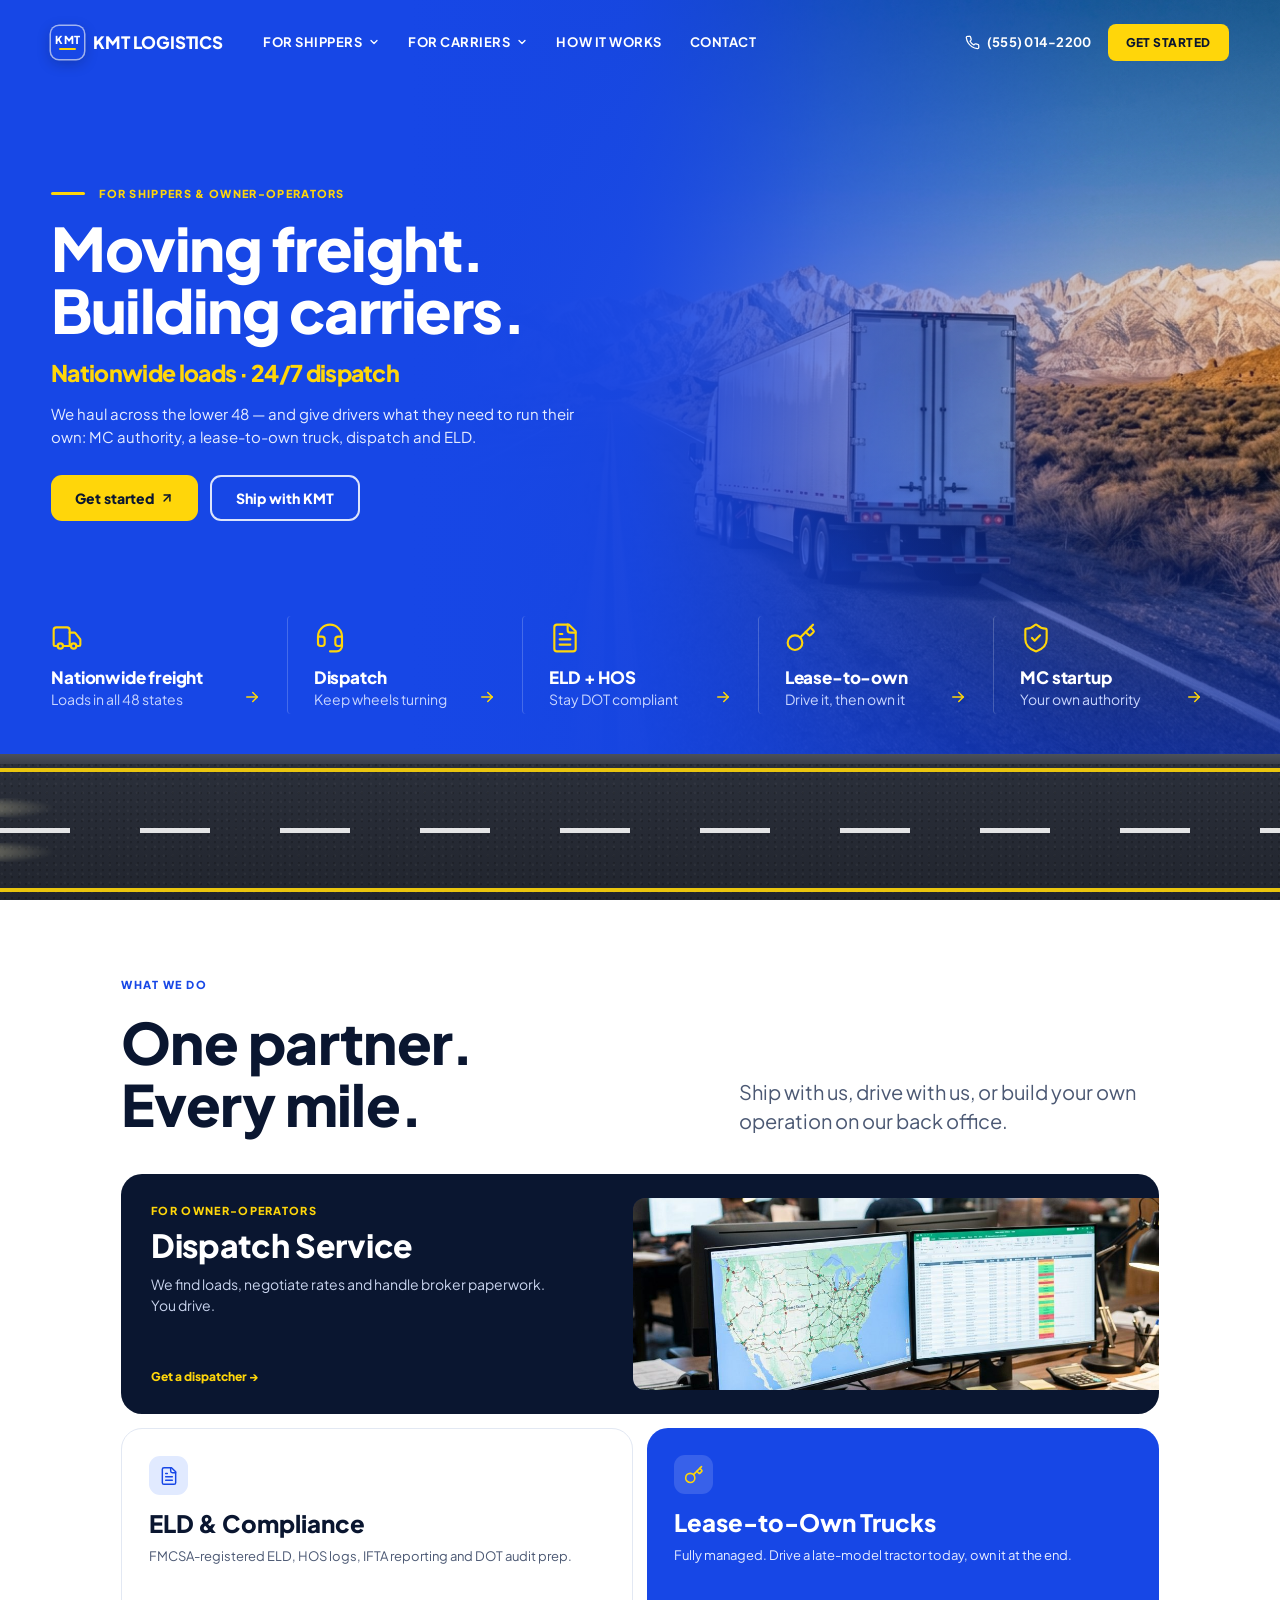
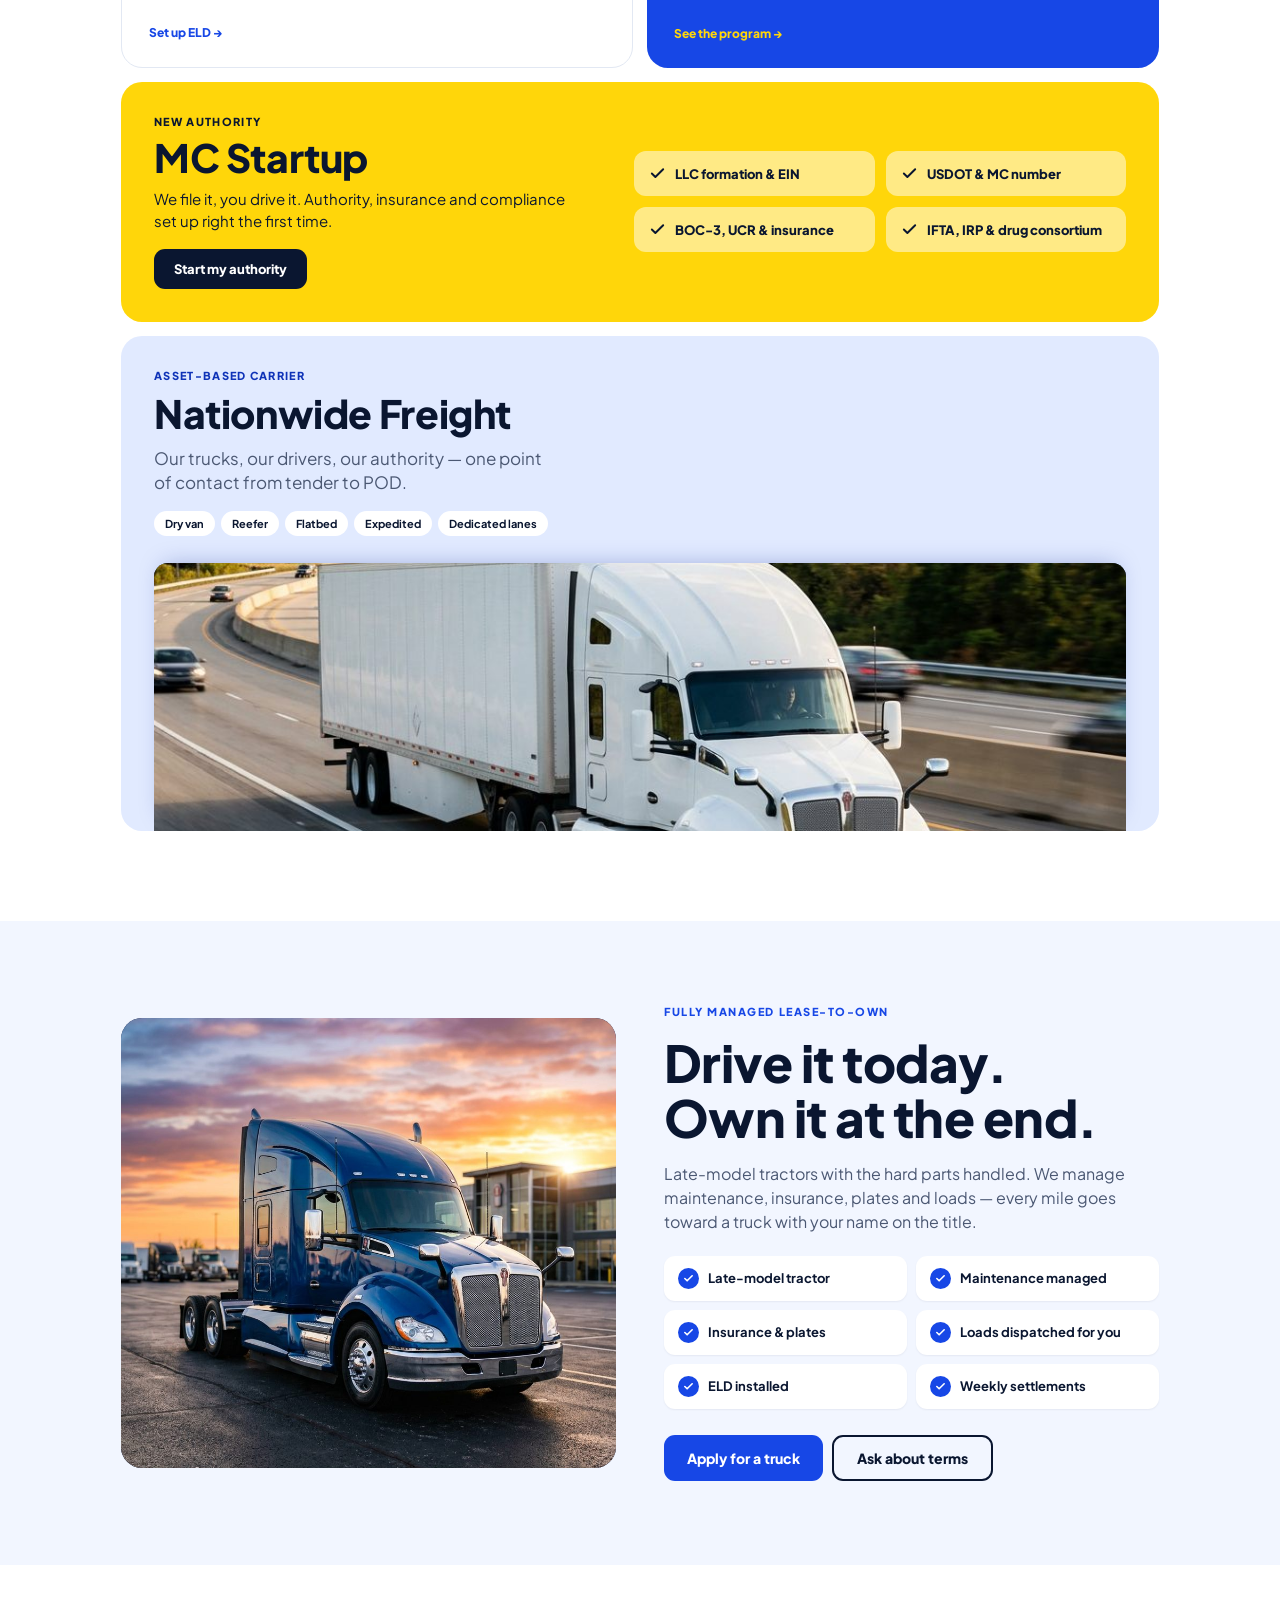
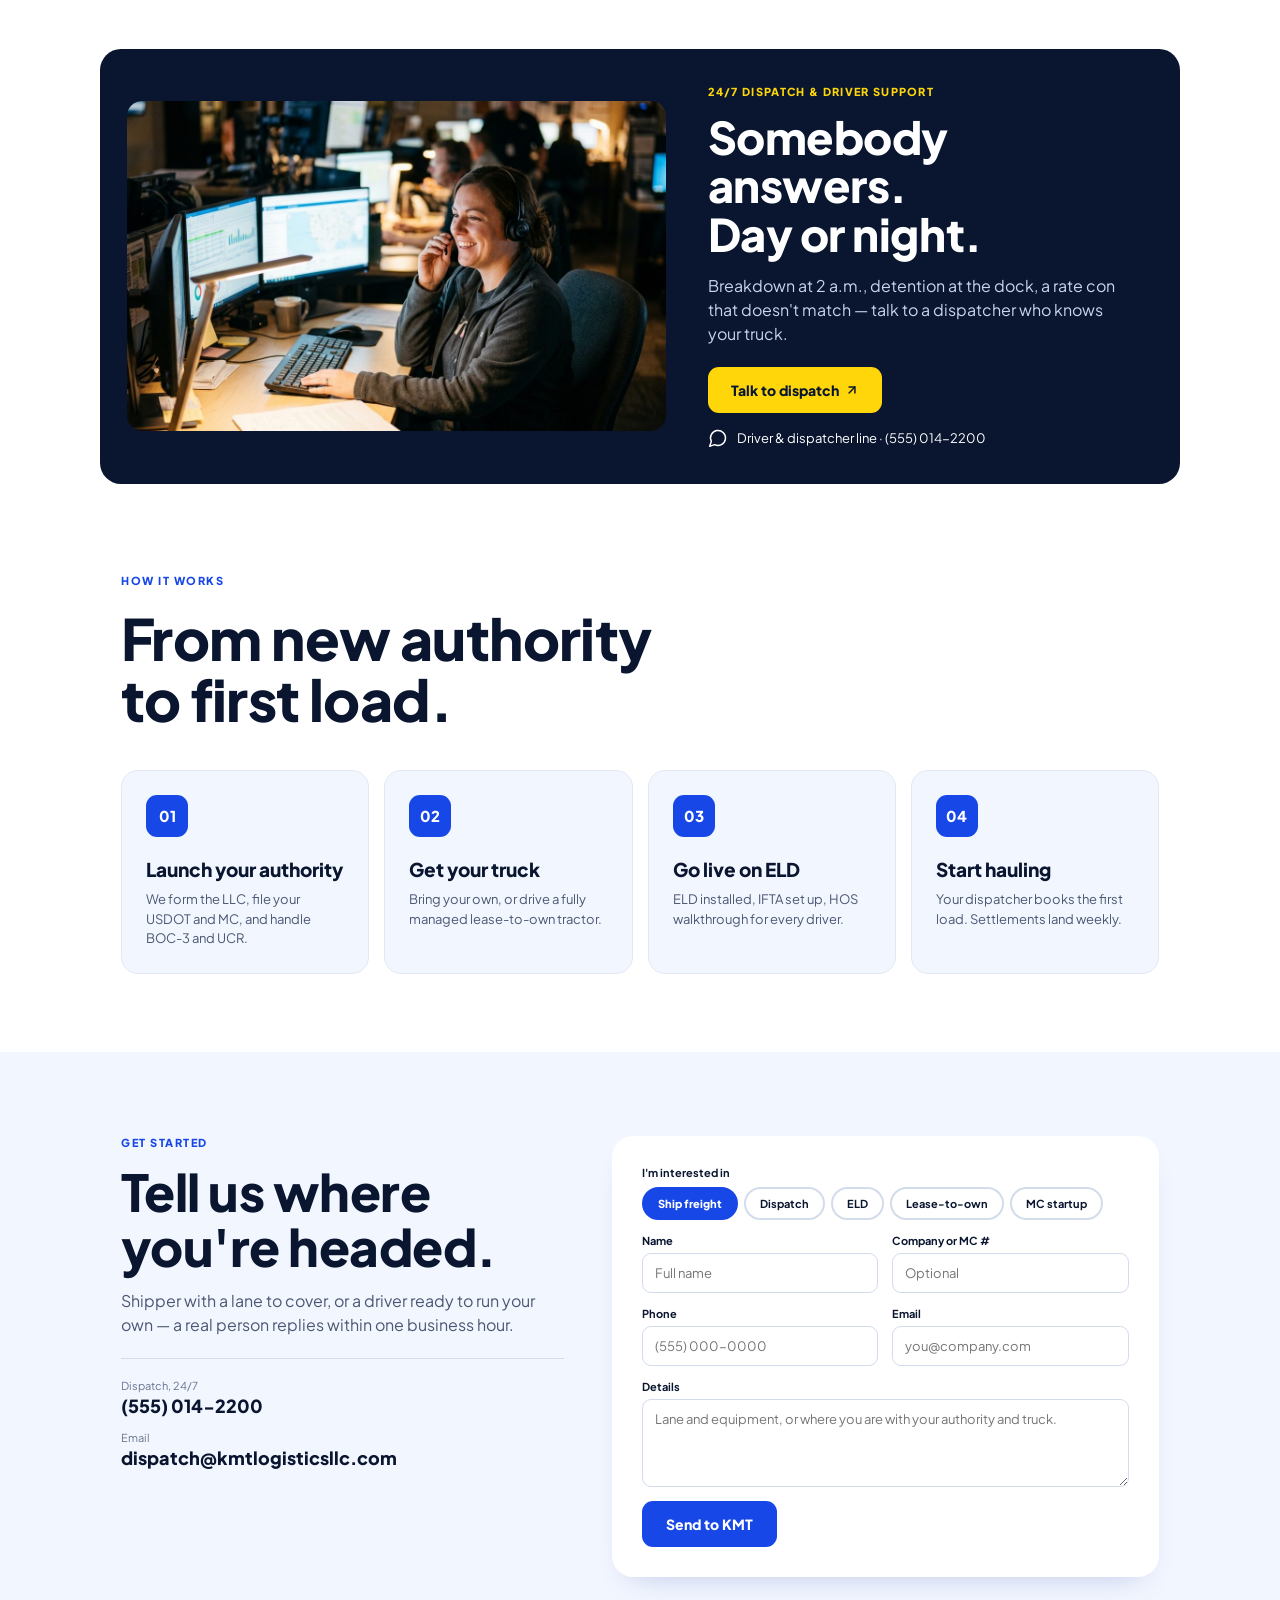
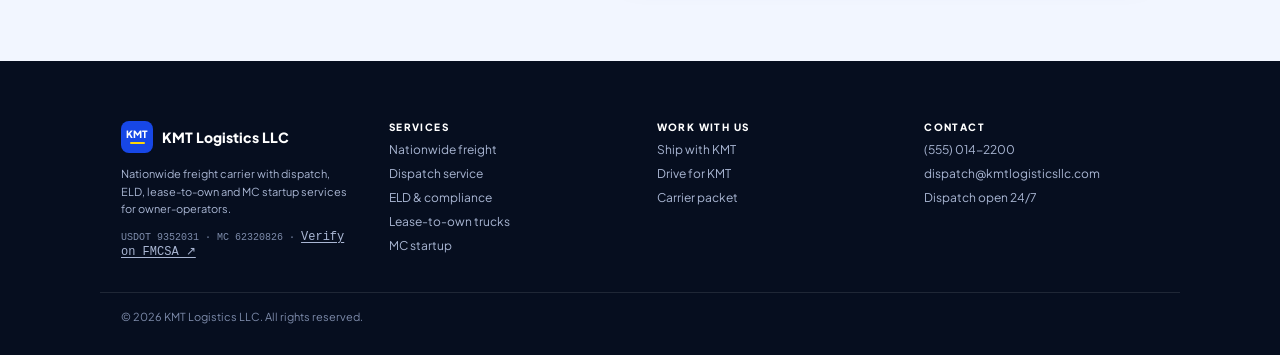
==== commit db5c41e5: "Navigation, hero and effects update - For carriers mega menu + hamburger mobile menu; Contact in mai" ====
--- a/public/index.html
+++ b/public/index.html
@@ -25,7 +25,7 @@
 <body>
 <a class="skip-link" href="#main">Skip to content</a>
 
-<header class="site-header">
+<header class="site-header site-header--overlay">
   <div class="site-header__inner">
     <a href="index.html" class="logo" aria-label="KMT Logistics home">
       <span class="logo__mark" aria-hidden="true"><span>KMT</span><span></span></span>
@@ -33,9 +33,6 @@
     </a>
     <div class="site-header__right">
       <nav class="site-nav" aria-label="Main">
-        <a href="#services">Driver services</a>
-        <a href="lease-to-own.html">Lease-to-own</a>
-        <a href="#path">How it works</a>
         <div class="site-nav__menu">
           <button class="site-nav__menu-toggle" type="button" aria-expanded="false" aria-controls="shipper-menu">
             <span>For shippers</span>
@@ -45,7 +42,6 @@
             <div class="shipper-menu__cols shipper-menu__cols--home">
               <section class="shipper-menu__col">
                 <div class="shipper-menu__col-header">
-                  <span class="shipper-menu__col-eyebrow">FREIGHT SOLUTIONS</span>
                   <h3 class="shipper-menu__col-title">Freight Services</h3>
                   <p class="shipper-menu__col-sub">Reliable transportation for your business.</p>
                 </div>
@@ -66,7 +62,6 @@
               </section>
               <section class="shipper-menu__col">
                 <div class="shipper-menu__col-header">
-                  <span class="shipper-menu__col-eyebrow">RESOURCES</span>
                   <h3 class="shipper-menu__col-title">Helpful Information</h3>
                   <p class="shipper-menu__col-sub">Everything you need to ship with KMT.</p>
                 </div>
@@ -96,12 +91,136 @@
             </aside>
           </div>
         </div>
+        <div class="site-nav__menu">
+          <button class="site-nav__menu-toggle" type="button" aria-expanded="false" aria-controls="carrier-menu">
+            <span>For carriers</span>
+            <svg class="chevron" width="12" height="12" viewBox="0 0 24 24" fill="none" stroke="currentColor" stroke-width="2.5" stroke-linecap="round" stroke-linejoin="round" aria-hidden="true"><path d="m6 9 6 6 6-6"/></svg>
+          </button>
+          <div class="shipper-menu carrier-menu" id="carrier-menu" hidden>
+            <div class="shipper-menu__cols">
+              <section class="shipper-menu__col">
+                <div class="shipper-menu__col-header">
+                  <h3 class="shipper-menu__col-title">Owner-Operator Services</h3>
+                  <p class="shipper-menu__col-sub">Keep loads moving and your logs clean.</p>
+                </div>
+                <div class="shipper-menu__entries">
+                  <a class="shipper-menu__entry" href="dispatch.html">
+                    <span class="shipper-menu__entry-icon" aria-hidden="true">
+                      <svg width="19" height="19" viewBox="0 0 24 24" fill="none" stroke="currentColor" stroke-width="2" stroke-linecap="round" stroke-linejoin="round"><path d="M3 11h3a2 2 0 0 1 2 2v3a2 2 0 0 1-2 2H5a2 2 0 0 1-2-2v-5Zm0 0a9 9 0 1 1 18 0m0 0v5a2 2 0 0 1-2 2h-1a2 2 0 0 1-2-2v-3a2 2 0 0 1 2-2h3Z"/><path d="M21 16v2a4 4 0 0 1-4 4h-5"/></svg>
+                    </span>
+                    <div class="shipper-menu__entry-copy">
+                      <strong>Dispatch Service</strong>
+                      <span>We find loads, negotiate rates and handle paperwork.</span>
+                    </div>
+                    <i class="shipper-menu__arrow" aria-hidden="true">→</i>
+                  </a>
+                  <a class="shipper-menu__entry" href="eld.html">
+                    <span class="shipper-menu__entry-icon" aria-hidden="true">
+                      <svg width="19" height="19" viewBox="0 0 24 24" fill="none" stroke="currentColor" stroke-width="2" stroke-linecap="round" stroke-linejoin="round"><path d="M15 2H6a2 2 0 0 0-2 2v16a2 2 0 0 0 2 2h12a2 2 0 0 0 2-2V7Z"/><path d="M14 2v4a2 2 0 0 0 2 2h4"/><path d="M10 9H8"/><path d="M16 13H8"/><path d="M16 17H8"/></svg>
+                    </span>
+                    <div class="shipper-menu__entry-copy">
+                      <strong>ELD &amp; Compliance</strong>
+                      <span>FMCSA-registered ELD, HOS, IFTA and audit prep.</span>
+                    </div>
+                    <i class="shipper-menu__arrow" aria-hidden="true">→</i>
+                  </a>
+                </div>
+              </section>
+              <section class="shipper-menu__col">
+                <div class="shipper-menu__col-header">
+                  <h3 class="shipper-menu__col-title">Own Your Business</h3>
+                  <p class="shipper-menu__col-sub">From new authority to your own truck.</p>
+                </div>
+                <div class="shipper-menu__entries">
+                  <a class="shipper-menu__entry" href="lease-to-own.html">
+                    <span class="shipper-menu__entry-icon" aria-hidden="true">
+                      <svg width="19" height="19" viewBox="0 0 24 24" fill="none" stroke="currentColor" stroke-width="2" stroke-linecap="round" stroke-linejoin="round"><path d="m15.5 7.5 2.3 2.3a1 1 0 0 0 1.4 0l2.1-2.1a1 1 0 0 0 0-1.4L19 4"/><path d="m21 2-9.6 9.6"/><circle cx="7.5" cy="15.5" r="5.5"/></svg>
+                    </span>
+                    <div class="shipper-menu__entry-copy">
+                      <strong>Lease-to-Own Trucks</strong>
+                      <span>Drive a late-model tractor today, own it at the end.</span>
+                    </div>
+                    <i class="shipper-menu__arrow" aria-hidden="true">→</i>
+                  </a>
+                  <a class="shipper-menu__entry" href="mc-startup.html">
+                    <span class="shipper-menu__entry-icon" aria-hidden="true">
+                      <svg width="19" height="19" viewBox="0 0 24 24" fill="none" stroke="currentColor" stroke-width="2" stroke-linecap="round" stroke-linejoin="round"><path d="M20 13c0 5-3.5 7.5-7.66 8.95a1 1 0 0 1-.67-.01C7.5 20.5 4 18 4 13V6a1 1 0 0 1 1-1c2 0 4.5-1.2 6.24-2.72a1.17 1.17 0 0 1 1.52 0C14.51 3.81 17 5 19 5a1 1 0 0 1 1 1z"/><path d="m9 12 2 2 4-4"/></svg>
+                    </span>
+                    <div class="shipper-menu__entry-copy">
+                      <strong>MC Startup</strong>
+                      <span>LLC, USDOT, MC, BOC-3 and insurance — filed right.</span>
+                    </div>
+                    <i class="shipper-menu__arrow" aria-hidden="true">→</i>
+                  </a>
+                </div>
+              </section>
+            </div>
+
+            <aside class="shipper-menu__promo">
+              <div class="shipper-menu__promo-media">
+                <img src="assets/img/lease-tractor.jpg" alt="Late-model semi tractor ready for a lease-to-own driver" loading="lazy">
+                <div class="shipper-menu__promo-overlay"></div>
+              </div>
+              <div class="shipper-menu__promo-body">
+                <div class="shipper-menu__promo-top">
+                  <div class="shipper-menu__promo-badge" aria-hidden="true"><span>KMT</span><span></span></div>
+                  <h3 class="shipper-menu__promo-title">Drive with KMT</h3>
+                  <p class="shipper-menu__promo-desc">Dispatch, ELD and your own truck.</p>
+                </div>
+                <a class="shipper-menu__promo-btn" href="index.html?interest=Lease-to-own#contact">
+                  <span>Talk to our team</span>
+                  <span class="shipper-menu__promo-btn-arrow" aria-hidden="true">→</span>
+                </a>
+                <ul class="shipper-menu__promo-checks">
+                  <li>
+                    <svg class="shipper-menu__check-icon" width="18" height="18" viewBox="0 0 24 24" fill="#F5B014"><circle cx="12" cy="12" r="10"/><path d="m9 12 2 2 4-4" fill="none" stroke="#0A1630" stroke-width="2.5" stroke-linecap="round" stroke-linejoin="round"/></svg>
+                    <span>24/7 dispatch support</span>
+                  </li>
+                  <li>
+                    <svg class="shipper-menu__check-icon" width="18" height="18" viewBox="0 0 24 24" fill="#F5B014"><circle cx="12" cy="12" r="10"/><path d="m9 12 2 2 4-4" fill="none" stroke="#0A1630" stroke-width="2.5" stroke-linecap="round" stroke-linejoin="round"/></svg>
+                    <span>ELD installed for you</span>
+                  </li>
+                  <li>
+                    <svg class="shipper-menu__check-icon" width="18" height="18" viewBox="0 0 24 24" fill="#F5B014"><circle cx="12" cy="12" r="10"/><path d="m9 12 2 2 4-4" fill="none" stroke="#0A1630" stroke-width="2.5" stroke-linecap="round" stroke-linejoin="round"/></svg>
+                    <span>Weekly settlements</span>
+                  </li>
+                </ul>
+              </div>
+            </aside>
+          </div>
+        </div>
+        <a href="#path">How it works</a>
+        <a href="#contact">Contact</a>
       </nav>
       <div class="site-header__actions">
         <a class="header-phone" href="tel:5550142200"><svg width="15" height="15" viewBox="0 0 24 24" fill="none" stroke="currentColor" stroke-width="2" stroke-linecap="round" stroke-linejoin="round" aria-hidden="true"><path d="M22 16.92v3a2 2 0 0 1-2.18 2 19.8 19.8 0 0 1-8.63-3.07 19.5 19.5 0 0 1-6-6A19.8 19.8 0 0 1 2.12 4.18 2 2 0 0 1 4.11 2h3a2 2 0 0 1 2 1.72c.13.96.36 1.9.7 2.81a2 2 0 0 1-.45 2.11L8.09 9.91a16 16 0 0 0 6 6l1.27-1.27a2 2 0 0 1 2.11-.45c.91.34 1.85.57 2.81.7A2 2 0 0 1 22 16.92z"/></svg>(555) 014-2200</a>
-        <a class="header-cta" href="index.html#contact">Get started</a>
-      </div>
-    </div>
+        <a class="header-cta" href="#contact">Get started</a>
+        <button class="nav-burger" type="button" aria-expanded="false" aria-controls="mobile-nav" aria-label="Open menu">
+          <span></span><span></span><span></span>
+        </button>
+      </div>
+    </div>
+  </div>
+  <div class="mobile-nav" id="mobile-nav" hidden>
+    <nav class="mobile-nav__inner" aria-label="Mobile">
+      <div class="mobile-nav__group">
+        <span class="mobile-nav__label">For shippers</span>
+        <a href="freight.html">Freight transportation</a>
+        <a href="freight.html#quote">Request a freight quote</a>
+      </div>
+      <div class="mobile-nav__group">
+        <span class="mobile-nav__label">For carriers</span>
+        <a href="dispatch.html">Dispatch service</a>
+        <a href="eld.html">ELD &amp; compliance</a>
+        <a href="lease-to-own.html">Lease-to-own trucks</a>
+        <a href="mc-startup.html">MC startup</a>
+      </div>
+      <div class="mobile-nav__group mobile-nav__group--plain">
+        <a href="#path">How it works</a>
+        <a href="#contact">Contact</a>
+      </div>
+      <a class="btn btn--accent mobile-nav__call" href="tel:5550142200">Call dispatch 24/7 · (555) 014-2200</a>
+    </nav>
   </div>
 </header>
 
@@ -130,115 +249,131 @@
         </div>
       </div>
 
-      <div class="road" aria-hidden="true">
-        <div class="road__shoulder"></div>
-        <div class="road__edge road__edge--top"></div>
-        <div class="road__dashes"></div>
-        <div class="road__edge road__edge--bottom"></div>
-        <div class="truck">
-          <!-- Top-down tractor-trailer, driving left to right -->
-          <svg viewBox="0 0 600 124" xmlns="http://www.w3.org/2000/svg">
-            <defs>
-              <linearGradient id="trailerBody" x1="0" y1="0" x2="0" y2="1">
-                <stop offset="0" stop-color="#2450E0"/>
-                <stop offset="0.18" stop-color="#1238B4"/>
-                <stop offset="0.82" stop-color="#0B2690"/>
-                <stop offset="1" stop-color="#071A66"/>
-              </linearGradient>
-              <linearGradient id="cabBody" x1="0" y1="0" x2="0" y2="1">
-                <stop offset="0" stop-color="#E4E9F1"/>
-                <stop offset="0.2" stop-color="#FFFFFF"/>
-                <stop offset="0.8" stop-color="#F6F8FB"/>
-                <stop offset="1" stop-color="#D6DCE6"/>
-              </linearGradient>
-              <pattern id="ribs" width="7" height="124" patternUnits="userSpaceOnUse">
-                <rect width="1.4" height="124" fill="#000" opacity="0.16"/>
-                <rect x="1.4" width="1" height="124" fill="#fff" opacity="0.07"/>
-              </pattern>
-              <filter id="truckShadow" x="-5%" y="-30%" width="115%" height="170%">
-                <feGaussianBlur stdDeviation="5"/>
-              </filter>
-            </defs>
-
-            <!-- shadow cast down-right -->
-            <rect x="10" y="20" width="586" height="100" rx="10" fill="#000" opacity="0.45" filter="url(#truckShadow)"/>
-
-            <!-- tires peeking out from under the body -->
-            <g fill="#0E121A">
-              <rect x="34" y="6" width="26" height="9" rx="2"/><rect x="64" y="6" width="26" height="9" rx="2"/>
-              <rect x="34" y="109" width="26" height="9" rx="2"/><rect x="64" y="109" width="26" height="9" rx="2"/>
-              <rect x="458" y="10" width="22" height="9" rx="2"/><rect x="484" y="10" width="22" height="9" rx="2"/>
-              <rect x="458" y="105" width="22" height="9" rx="2"/><rect x="484" y="105" width="22" height="9" rx="2"/>
-              <rect x="556" y="12" width="20" height="8" rx="2"/><rect x="556" y="104" width="20" height="8" rx="2"/>
-            </g>
-
-            <!-- trailer -->
-            <rect x="0" y="12" width="438" height="100" rx="3" fill="url(#trailerBody)"/>
-            <rect x="6" y="12" width="426" height="100" fill="url(#ribs)"/>
-            <rect x="0" y="12" width="7" height="100" rx="2" fill="#081650"/>
-            <rect x="2" y="30" width="3" height="64" fill="#3F5BC4" opacity="0.6"/>
-            <rect x="432" y="12" width="6" height="100" rx="2" fill="#C9D1DE"/>
-            <rect x="0" y="12" width="438" height="2" fill="#fff" opacity="0.18"/>
-
-            <!-- roof logo: same mark as the site header (blue KMT badge + wordmark) -->
-            <g transform="translate(67 31)">
-              <rect width="62" height="62" rx="12" fill="#1747E6"/>
-              <rect x="0.75" y="0.75" width="60.5" height="60.5" rx="11.5" fill="none" stroke="#fff" stroke-opacity="0.35" stroke-width="1.5"/>
-              <text x="31" y="33" text-anchor="middle" font-family="Plus Jakarta Sans, sans-serif" font-weight="800" font-size="20" letter-spacing="0.4" fill="#FFFFFF">KMT</text>
-              <rect x="15" y="40" width="32" height="4" rx="2" style="fill:var(--k-accent)"/>
-              <text x="76" y="41" font-family="Plus Jakarta Sans, sans-serif" font-weight="800" font-size="28" letter-spacing="-0.8" fill="#FFFFFF">KMT LOGISTICS</text>
-            </g>
-
-            <!-- coupling -->
-            <rect x="438" y="50" width="16" height="24" fill="#2B3240"/>
-            <path d="M440 56 C446 50 450 50 454 56" fill="none" stroke="#FFD60A" stroke-width="1.5"/>
-            <path d="M440 68 C446 74 450 74 454 68" fill="none" stroke="#E5484D" stroke-width="1.5"/>
-
-            <!-- tractor -->
-            <rect x="450" y="18" width="144" height="88" rx="16" fill="url(#cabBody)" stroke="#C5CDD9" stroke-width="1"/>
-            <rect x="458" y="25" width="70" height="74" rx="9" fill="#F3F5F9" stroke="#D3DAE5"/>
-            <rect x="472" y="40" width="34" height="44" rx="5" fill="#E3E8EF" stroke="#CBD3DF"/>
-            <rect x="478" y="47" width="22" height="30" rx="3" fill="#D4DBE5"/>
-            <rect x="532" y="24" width="14" height="76" rx="5" fill="#E9EDF3" stroke="#D3DAE5"/>
-            <rect x="548" y="23" width="13" height="78" rx="5" fill="#172033"/>
-            <rect x="550" y="27" width="4" height="70" rx="2" fill="#fff" opacity="0.14"/>
-            <path d="M566 30 H586 M566 94 H586" stroke="#D3DAE5" stroke-width="1.5"/>
-            <rect x="588" y="26" width="6" height="10" rx="2" fill="#FFE27A"/>
-            <rect x="588" y="88" width="6" height="10" rx="2" fill="#FFE27A"/>
-            <circle cx="552" cy="21" r="1.8" fill="#FFB020"/><circle cx="552" cy="103" r="1.8" fill="#FFB020"/>
-
-            <!-- mirrors -->
-            <rect x="549" y="6" width="3" height="12" fill="#9AA6B8"/><rect x="545" y="2" width="12" height="7" rx="2" fill="#2B3240"/>
-            <rect x="549" y="106" width="3" height="12" fill="#9AA6B8"/><rect x="545" y="115" width="12" height="7" rx="2" fill="#2B3240"/>
-          </svg>
-        </div>
-      </div>
+      <div class="hero__bar">
+        <div class="features features--hero" role="list" aria-label="Highlights">
+        <a class="feature" role="listitem" href="freight.html">
+          <svg width="27" height="27" viewBox="0 0 24 24" fill="none" stroke="var(--k-blue-600)" stroke-width="1.6" stroke-linecap="round" stroke-linejoin="round" aria-hidden="true"><path d="M14 18V6a2 2 0 0 0-2-2H4a2 2 0 0 0-2 2v11a1 1 0 0 0 1 1h2"/><path d="M15 18H9"/><path d="M19 18h2a1 1 0 0 0 1-1v-3.65a1 1 0 0 0-.22-.624l-3.48-4.35A1 1 0 0 0 17.52 8H14"/><circle cx="17" cy="18" r="2"/><circle cx="7" cy="18" r="2"/></svg>
+          <div class="feature__text"><span class="feature__title">Nationwide freight</span><span class="feature__sub">Loads in all 48 states</span></div>
+            <svg class="feature__arrow" width="18" height="18" viewBox="0 0 24 24" fill="none" stroke="currentColor" stroke-width="2" stroke-linecap="round" stroke-linejoin="round" aria-hidden="true"><path d="M5 12h14"/><path d="m13 6 6 6-6 6"/></svg>
+          </a>
+        <a class="feature" role="listitem" href="dispatch.html">
+          <svg width="27" height="27" viewBox="0 0 24 24" fill="none" stroke="var(--k-blue-600)" stroke-width="1.6" stroke-linecap="round" stroke-linejoin="round" aria-hidden="true"><path d="M3 11h3a2 2 0 0 1 2 2v3a2 2 0 0 1-2 2H5a2 2 0 0 1-2-2v-5Zm0 0a9 9 0 1 1 18 0m0 0v5a2 2 0 0 1-2 2h-1a2 2 0 0 1-2-2v-3a2 2 0 0 1 2-2h3Z"/><path d="M21 16v2a4 4 0 0 1-4 4h-5"/></svg>
+          <div class="feature__text"><span class="feature__title">Dispatch</span><span class="feature__sub">Keep wheels turning</span></div>
+            <svg class="feature__arrow" width="18" height="18" viewBox="0 0 24 24" fill="none" stroke="currentColor" stroke-width="2" stroke-linecap="round" stroke-linejoin="round" aria-hidden="true"><path d="M5 12h14"/><path d="m13 6 6 6-6 6"/></svg>
+          </a>
+        <a class="feature" role="listitem" href="eld.html">
+          <svg width="27" height="27" viewBox="0 0 24 24" fill="none" stroke="var(--k-blue-600)" stroke-width="1.6" stroke-linecap="round" stroke-linejoin="round" aria-hidden="true"><path d="M15 2H6a2 2 0 0 0-2 2v16a2 2 0 0 0 2 2h12a2 2 0 0 0 2-2V7Z"/><path d="M14 2v4a2 2 0 0 0 2 2h4"/><path d="M10 9H8"/><path d="M16 13H8"/><path d="M16 17H8"/></svg>
+          <div class="feature__text"><span class="feature__title">ELD + HOS</span><span class="feature__sub">Stay DOT compliant</span></div>
+            <svg class="feature__arrow" width="18" height="18" viewBox="0 0 24 24" fill="none" stroke="currentColor" stroke-width="2" stroke-linecap="round" stroke-linejoin="round" aria-hidden="true"><path d="M5 12h14"/><path d="m13 6 6 6-6 6"/></svg>
+          </a>
+        <a class="feature" role="listitem" href="lease-to-own.html">
+          <svg width="27" height="27" viewBox="0 0 24 24" fill="none" stroke="var(--k-blue-600)" stroke-width="1.6" stroke-linecap="round" stroke-linejoin="round" aria-hidden="true"><path d="m15.5 7.5 2.3 2.3a1 1 0 0 0 1.4 0l2.1-2.1a1 1 0 0 0 0-1.4L19 4"/><path d="m21 2-9.6 9.6"/><circle cx="7.5" cy="15.5" r="5.5"/></svg>
+          <div class="feature__text"><span class="feature__title">Lease-to-own</span><span class="feature__sub">Drive it, then own it</span></div>
+            <svg class="feature__arrow" width="18" height="18" viewBox="0 0 24 24" fill="none" stroke="currentColor" stroke-width="2" stroke-linecap="round" stroke-linejoin="round" aria-hidden="true"><path d="M5 12h14"/><path d="m13 6 6 6-6 6"/></svg>
+          </a>
+        <a class="feature" role="listitem" href="mc-startup.html">
+          <svg width="27" height="27" viewBox="0 0 24 24" fill="none" stroke="var(--k-blue-600)" stroke-width="1.6" stroke-linecap="round" stroke-linejoin="round" aria-hidden="true"><path d="M20 13c0 5-3.5 7.5-7.66 8.95a1 1 0 0 1-.67-.01C7.5 20.5 4 18 4 13V6a1 1 0 0 1 1-1c2 0 4.5-1.2 6.24-2.72a1.17 1.17 0 0 1 1.52 0C14.51 3.81 17 5 19 5a1 1 0 0 1 1 1z"/><path d="m9 12 2 2 4-4"/></svg>
+          <div class="feature__text"><span class="feature__title">MC startup</span><span class="feature__sub">Your own authority</span></div>
+            <svg class="feature__arrow" width="18" height="18" viewBox="0 0 24 24" fill="none" stroke="currentColor" stroke-width="2" stroke-linecap="round" stroke-linejoin="round" aria-hidden="true"><path d="M5 12h14"/><path d="m13 6 6 6-6 6"/></svg>
+          </a>
+        </div>
+      </div>
+      <div class="road-band" aria-hidden="true">
+        <div class="road">
+          <div class="road__shoulder"></div>
+          <div class="road__edge road__edge--top"></div>
+          <div class="road__dashes"></div>
+          <div class="road__edge road__edge--bottom"></div>
+          <div class="truck">
+            <div class="truck__fx" aria-hidden="true">
+              <span class="truck__beam truck__beam--top"></span><span class="truck__beam truck__beam--bottom"></span>
+              <span class="truck__streak" style="--y: 26%; --w: 90px"></span><span class="truck__streak" style="--y: 50%; --w: 150px"></span><span class="truck__streak" style="--y: 74%; --w: 70px"></span>
+              <span class="truck__puff truck__puff--top"></span><span class="truck__puff truck__puff--bottom"></span>
+            </div>
+            <div class="truck__body">
+            <!-- Top-down tractor-trailer, driving left to right -->
+            <svg viewBox="0 0 600 124" xmlns="http://www.w3.org/2000/svg">
+              <defs>
+                <linearGradient id="trailerBody" x1="0" y1="0" x2="0" y2="1">
+                  <stop offset="0" stop-color="#2450E0"/>
+                  <stop offset="0.18" stop-color="#1238B4"/>
+                  <stop offset="0.82" stop-color="#0B2690"/>
+                  <stop offset="1" stop-color="#071A66"/>
+                </linearGradient>
+                <linearGradient id="cabBody" x1="0" y1="0" x2="0" y2="1">
+                  <stop offset="0" stop-color="#E4E9F1"/>
+                  <stop offset="0.2" stop-color="#FFFFFF"/>
+                  <stop offset="0.8" stop-color="#F6F8FB"/>
+                  <stop offset="1" stop-color="#D6DCE6"/>
+                </linearGradient>
+                <pattern id="ribs" width="7" height="124" patternUnits="userSpaceOnUse">
+                  <rect width="1.4" height="124" fill="#000" opacity="0.16"/>
+                  <rect x="1.4" width="1" height="124" fill="#fff" opacity="0.07"/>
+                </pattern>
+                <filter id="truckShadow" x="-5%" y="-30%" width="115%" height="170%">
+                  <feGaussianBlur stdDeviation="5"/>
+                </filter>
+              </defs>
+
+              <!-- shadow cast down-right -->
+              <rect x="10" y="20" width="586" height="100" rx="10" fill="#000" opacity="0.45" filter="url(#truckShadow)"/>
+
+              <!-- tires peeking out from under the body -->
+              <g fill="#0E121A">
+                <rect x="34" y="6" width="26" height="9" rx="2"/><rect x="64" y="6" width="26" height="9" rx="2"/>
+                <rect x="34" y="109" width="26" height="9" rx="2"/><rect x="64" y="109" width="26" height="9" rx="2"/>
+                <rect x="458" y="10" width="22" height="9" rx="2"/><rect x="484" y="10" width="22" height="9" rx="2"/>
+                <rect x="458" y="105" width="22" height="9" rx="2"/><rect x="484" y="105" width="22" height="9" rx="2"/>
+                <rect x="556" y="12" width="20" height="8" rx="2"/><rect x="556" y="104" width="20" height="8" rx="2"/>
+              </g>
+
+              <!-- trailer -->
+              <rect x="0" y="12" width="438" height="100" rx="3" fill="url(#trailerBody)"/>
+              <rect x="6" y="12" width="426" height="100" fill="url(#ribs)"/>
+              <rect x="0" y="12" width="7" height="100" rx="2" fill="#081650"/>
+              <rect x="2" y="30" width="3" height="64" fill="#3F5BC4" opacity="0.6"/>
+              <rect x="432" y="12" width="6" height="100" rx="2" fill="#C9D1DE"/>
+              <rect x="0" y="12" width="438" height="2" fill="#fff" opacity="0.18"/>
+
+              <!-- roof logo: same mark as the site header (blue KMT badge + wordmark) -->
+              <g transform="translate(67 31)">
+                <rect width="62" height="62" rx="12" fill="#1747E6"/>
+                <rect x="0.75" y="0.75" width="60.5" height="60.5" rx="11.5" fill="none" stroke="#fff" stroke-opacity="0.35" stroke-width="1.5"/>
+                <text x="31" y="33" text-anchor="middle" font-family="Plus Jakarta Sans, sans-serif" font-weight="800" font-size="20" letter-spacing="0.4" fill="#FFFFFF">KMT</text>
+                <rect x="15" y="40" width="32" height="4" rx="2" style="fill:var(--k-accent)"/>
+                <text x="76" y="41" font-family="Plus Jakarta Sans, sans-serif" font-weight="800" font-size="28" letter-spacing="-0.8" fill="#FFFFFF">KMT LOGISTICS</text>
+              </g>
+
+              <!-- coupling -->
+              <rect x="438" y="50" width="16" height="24" fill="#2B3240"/>
+              <path d="M440 56 C446 50 450 50 454 56" fill="none" stroke="#FFD60A" stroke-width="1.5"/>
+              <path d="M440 68 C446 74 450 74 454 68" fill="none" stroke="#E5484D" stroke-width="1.5"/>
+
+              <!-- tractor -->
+              <rect x="450" y="18" width="144" height="88" rx="16" fill="url(#cabBody)" stroke="#C5CDD9" stroke-width="1"/>
+              <rect x="458" y="25" width="70" height="74" rx="9" fill="#F3F5F9" stroke="#D3DAE5"/>
+              <rect x="472" y="40" width="34" height="44" rx="5" fill="#E3E8EF" stroke="#CBD3DF"/>
+              <rect x="478" y="47" width="22" height="30" rx="3" fill="#D4DBE5"/>
+              <rect x="532" y="24" width="14" height="76" rx="5" fill="#E9EDF3" stroke="#D3DAE5"/>
+              <rect x="548" y="23" width="13" height="78" rx="5" fill="#172033"/>
+              <rect x="550" y="27" width="4" height="70" rx="2" fill="#fff" opacity="0.14"/>
+              <path d="M566 30 H586 M566 94 H586" stroke="#D3DAE5" stroke-width="1.5"/>
+              <rect x="588" y="26" width="6" height="10" rx="2" fill="#FFE27A"/>
+              <rect x="588" y="88" width="6" height="10" rx="2" fill="#FFE27A"/>
+              <circle cx="552" cy="21" r="1.8" fill="#FFB020"/><circle cx="552" cy="103" r="1.8" fill="#FFB020"/>
+
+              <!-- mirrors -->
+              <rect x="549" y="6" width="3" height="12" fill="#9AA6B8"/><rect x="545" y="2" width="12" height="7" rx="2" fill="#2B3240"/>
+              <rect x="549" y="106" width="3" height="12" fill="#9AA6B8"/><rect x="545" y="115" width="12" height="7" rx="2" fill="#2B3240"/>
+            </svg>
+            </div>
+            <span class="truck__brake truck__brake--top" aria-hidden="true"></span><span class="truck__brake truck__brake--bottom" aria-hidden="true"></span>
+          </div>
+        </div>
       </div>
     </div>
   </section>
 
-  <section class="wrap features" aria-label="Highlights">
-    <div class="feature">
-      <svg width="27" height="27" viewBox="0 0 24 24" fill="none" stroke="var(--k-blue-600)" stroke-width="1.6" stroke-linecap="round" stroke-linejoin="round" aria-hidden="true"><path d="M14 18V6a2 2 0 0 0-2-2H4a2 2 0 0 0-2 2v11a1 1 0 0 0 1 1h2"/><path d="M15 18H9"/><path d="M19 18h2a1 1 0 0 0 1-1v-3.65a1 1 0 0 0-.22-.624l-3.48-4.35A1 1 0 0 0 17.52 8H14"/><circle cx="17" cy="18" r="2"/><circle cx="7" cy="18" r="2"/></svg>
-      <div class="feature__text"><span class="feature__title">Nationwide freight</span><span class="feature__sub">Loads in all 48 states</span></div>
-    </div>
-    <div class="feature">
-      <svg width="27" height="27" viewBox="0 0 24 24" fill="none" stroke="var(--k-blue-600)" stroke-width="1.6" stroke-linecap="round" stroke-linejoin="round" aria-hidden="true"><path d="M3 11h3a2 2 0 0 1 2 2v3a2 2 0 0 1-2 2H5a2 2 0 0 1-2-2v-5Zm0 0a9 9 0 1 1 18 0m0 0v5a2 2 0 0 1-2 2h-1a2 2 0 0 1-2-2v-3a2 2 0 0 1 2-2h3Z"/><path d="M21 16v2a4 4 0 0 1-4 4h-5"/></svg>
-      <div class="feature__text"><span class="feature__title">Dispatch</span><span class="feature__sub">Keep wheels turning</span></div>
-    </div>
-    <div class="feature">
-      <svg width="27" height="27" viewBox="0 0 24 24" fill="none" stroke="var(--k-blue-600)" stroke-width="1.6" stroke-linecap="round" stroke-linejoin="round" aria-hidden="true"><path d="M15 2H6a2 2 0 0 0-2 2v16a2 2 0 0 0 2 2h12a2 2 0 0 0 2-2V7Z"/><path d="M14 2v4a2 2 0 0 0 2 2h4"/><path d="M10 9H8"/><path d="M16 13H8"/><path d="M16 17H8"/></svg>
-      <div class="feature__text"><span class="feature__title">ELD + HOS</span><span class="feature__sub">Stay DOT compliant</span></div>
-    </div>
-    <div class="feature">
-      <svg width="27" height="27" viewBox="0 0 24 24" fill="none" stroke="var(--k-blue-600)" stroke-width="1.6" stroke-linecap="round" stroke-linejoin="round" aria-hidden="true"><path d="m15.5 7.5 2.3 2.3a1 1 0 0 0 1.4 0l2.1-2.1a1 1 0 0 0 0-1.4L19 4"/><path d="m21 2-9.6 9.6"/><circle cx="7.5" cy="15.5" r="5.5"/></svg>
-      <div class="feature__text"><span class="feature__title">Lease-to-own</span><span class="feature__sub">Drive it, then own it</span></div>
-    </div>
-    <div class="feature">
-      <svg width="27" height="27" viewBox="0 0 24 24" fill="none" stroke="var(--k-blue-600)" stroke-width="1.6" stroke-linecap="round" stroke-linejoin="round" aria-hidden="true"><path d="M20 13c0 5-3.5 7.5-7.66 8.95a1 1 0 0 1-.67-.01C7.5 20.5 4 18 4 13V6a1 1 0 0 1 1-1c2 0 4.5-1.2 6.24-2.72a1.17 1.17 0 0 1 1.52 0C14.51 3.81 17 5 19 5a1 1 0 0 1 1 1z"/><path d="m9 12 2 2 4-4"/></svg>
-      <div class="feature__text"><span class="feature__title">MC startup</span><span class="feature__sub">Your own authority</span></div>
-    </div>
-  </section>
 
   <section id="services" class="wrap services">
     <span class="eyebrow">What we do</span>
--- a/public/assets/css/styles.css
+++ b/public/assets/css/styles.css
@@ -472,11 +472,10 @@
 /* Hero */
 .hero { padding: 0; }
 .hero__card {
-  --road-h: 187px;
-  position: relative; overflow: hidden; min-height: 720px;
+  position: relative; overflow: hidden; min-height: 640px; display: flex; flex-direction: column;
   background: linear-gradient(180deg, #1747E6 0%, #1240D6 60%, #0F33B8 100%);
 }
-.hero__photo { display: none; position: absolute; top: 0; right: 0; bottom: var(--road-h); width: 68%; background: transparent; }
+.hero__photo { display: none; position: absolute; top: 0; right: 0; bottom: 0; width: 68%; background: transparent; }
 .hero__photo img {
   object-fit: cover;
   object-position: right center;
@@ -490,14 +489,14 @@
     linear-gradient(180deg, rgba(15,51,184,0) 50%, rgba(15,51,184,0.75) 86%);
 }
 @media (min-width: 780px) { .hero__photo, .hero__shade { display: block; } }
-.hero__content { position: relative; z-index: 2; max-width: var(--wrap-wide); margin: 0 auto; padding: 84px var(--gutter) calc(var(--road-h) + 48px); pointer-events: none; }
+.hero__content { position: relative; z-index: 2; max-width: var(--wrap-wide); margin: 0 auto; padding: 84px var(--gutter) 64px; pointer-events: none; flex: 1 0 auto; width: 100%; box-sizing: border-box; }
 .hero__copy { max-width: 540px; pointer-events: auto; }
 .hero__copy .eyebrow { letter-spacing: 0.12em; margin-bottom: 17px; }
 .hero h1 { font-size: clamp(40px, 9vw, 60px); line-height: 1.04; letter-spacing: -0.025em; color: #fff; margin-bottom: 17px; }
 .hero__tag { font-size: clamp(19px, 4vw, 23px); line-height: 1.2; letter-spacing: -0.03em; font-weight: 800; color: var(--k-accent); margin-bottom: 17px; }
 .hero__lede { font-size: 15px; line-height: 1.5; color: #E6EDFF; margin-bottom: 27px; max-width: 54ch; }
 .hero__ctas { display: flex; gap: 12px; flex-wrap: wrap; }
-@media (max-width: 600px) { .hero__content { padding: 44px 20px calc(var(--road-h) + 36px); } }
+@media (max-width: 600px) { .hero__content { padding: 44px 20px 40px; } }
 
 /* Top-down highway lane with the truck driving through it */
 .road {
@@ -519,13 +518,14 @@
 
 .truck {
   position: absolute; top: calc((var(--road-h) + 6px) / 2); transform: translateY(-50%);
-  width: 442px; aspect-ratio: 600 / 124; left: -500px;
+  width: 430px; aspect-ratio: 600 / 124; left: -500px;
   animation: kmtDrive 11s infinite;
 }
 .truck svg { display: block; width: 100%; height: 100%; }
 @media (max-width: 600px) {
-  .hero__card { --road-h: 136px; min-height: 620px; }
-  .truck { width: min(272px, calc(85vw - 31px)); }
+  .road-band { --road-h: 136px; }
+  .hero__card { min-height: 0; }
+  .truck { width: min(278px, calc(85vw - 31px)); }
   .road__dashes { height: 4px; }
 }
 
@@ -851,3 +851,247 @@
 }
 .form select:focus { border-color: var(--k-blue-600); }
 .form input[aria-invalid="true"], .form select[aria-invalid="true"] { border-color: #B42318; }
+
+/* For carriers mega menu — same component as For shippers, both columns always shown */
+.carrier-menu .shipper-menu__col:nth-child(2) { display: flex; }
+.site-nav__menu-toggle.is-current { color: var(--k-accent); }
+
+/* Hamburger + mobile menu (below 840px, where the desktop nav is hidden) */
+.nav-burger {
+  display: none; width: 42px; height: 42px; margin-left: 4px; padding: 0; border: 1px solid rgba(255,255,255,0.18);
+  border-radius: 9px; background: transparent; cursor: pointer; flex-direction: column; align-items: center; justify-content: center; gap: 4px;
+}
+.nav-burger span { display: block; width: 18px; height: 2px; border-radius: 2px; background: #fff; transition: transform 200ms ease, opacity 200ms ease; }
+.nav-burger[aria-expanded="true"] span:nth-child(1) { transform: translateY(6px) rotate(45deg); }
+.nav-burger[aria-expanded="true"] span:nth-child(2) { opacity: 0; }
+.nav-burger[aria-expanded="true"] span:nth-child(3) { transform: translateY(-6px) rotate(-45deg); }
+.mobile-nav { display: none; }
+@media (max-width: 839px) {
+  .nav-burger { display: inline-flex; }
+  .mobile-nav:not([hidden]) {
+    display: block; position: fixed; left: 0; right: 0; top: 64px; bottom: 0; z-index: 65; overflow-y: auto;
+    background: var(--k-navy-900); border-top: 1px solid rgba(255,255,255,0.08);
+    animation: kmtPop 200ms ease;
+  }
+  .mobile-nav__inner { padding: 18px var(--gutter) calc(110px + env(safe-area-inset-bottom)); display: flex; flex-direction: column; gap: 22px; }
+  .mobile-nav__group { display: flex; flex-direction: column; }
+  .mobile-nav__label { font-size: 11px; font-weight: 800; letter-spacing: 0.14em; text-transform: uppercase; color: var(--k-accent); margin-bottom: 4px; }
+  .mobile-nav__group a { padding: 12px 0; font-size: 17px; font-weight: 700; color: #fff; border-bottom: 1px solid rgba(255,255,255,0.08); }
+  .mobile-nav__group a:hover, .mobile-nav__group a[aria-current="page"] { color: var(--k-accent); text-decoration: none; }
+  .mobile-nav__call { justify-content: center; }
+  body.nav-open { overflow: hidden; }
+}
+@media (max-width: 420px) { .header-cta { padding: 10px 12px; font-size: 11px; } }
+/* Carrier promo photo has the truck centred: slide it right and strengthen the fade so the copy stays readable */
+.carrier-menu .shipper-menu__promo-media img {
+  width: 125%; margin-left: 26%; object-position: center 62%;
+  -webkit-mask-image: linear-gradient(90deg, transparent 0%, rgba(0,0,0,0.25) 14%, rgba(0,0,0,0.7) 30%, #000 46%);
+          mask-image: linear-gradient(90deg, transparent 0%, rgba(0,0,0,0.25) 14%, rgba(0,0,0,0.7) 30%, #000 46%);
+}
+.carrier-menu .shipper-menu__promo-overlay {
+  /* eased fade: many stops so the blue wash dissolves into the photo instead of ending on a line */
+  background: linear-gradient(90deg,
+    rgba(225,234,255,1) 0%, rgba(225,234,255,.97) 30%, rgba(225,234,255,.9) 38%,
+    rgba(225,234,255,.75) 45%, rgba(225,234,255,.55) 52%, rgba(225,234,255,.34) 59%,
+    rgba(225,234,255,.17) 66%, rgba(225,234,255,.06) 73%, rgba(225,234,255,0) 80%);
+}
+
+/* Keep header labels on one line; tighten spacing on small laptops / tablets */
+/* top-level labels only — text inside the mega menus must still wrap */
+.site-nav > a, .site-nav__menu-toggle { white-space: nowrap; }
+@media (min-width: 840px) and (max-width: 1100px) {
+  .site-header__inner { gap: 22px; }
+  .site-nav { gap: 18px; }
+  .site-nav a, .site-nav__menu-toggle { font-size: 12px; letter-spacing: 0.02em; }
+  .header-cta { padding: 10px 14px; }
+}
+
+/* Highlights bar at the bottom of the hero (white on blue) */
+.hero__bar {
+  position: relative; z-index: 2;
+  background: linear-gradient(180deg, rgba(11,38,144,0.78), rgba(10,30,120,0.92));
+  border-top: 1px solid rgba(255,255,255,0.16);
+  backdrop-filter: blur(6px); -webkit-backdrop-filter: blur(6px);
+}
+.features--hero { max-width: var(--wrap-wide); margin: 0 auto; padding: 22px var(--gutter); box-sizing: border-box; row-gap: 14px; }
+.features--hero .feature { padding: 4px 18px; }
+.features--hero .feature:first-child { padding-left: 0; }
+.features--hero .feature + .feature { border-left-color: rgba(255,255,255,0.2); }
+.features--hero .feature svg { stroke: var(--k-accent); }
+.features--hero .feature__title { color: #fff; }
+.features--hero .feature__sub { color: #C9D6FF; }
+@media (max-width: 700px) {
+  .features--hero { grid-template-columns: 1fr 1fr; padding: 18px 20px; }
+  .features--hero .feature, .features--hero .feature:first-child { padding: 6px 4px; border-left: none; }
+}
+
+/* Road + truck animation, now its own strip under the hero */
+.road-band { --road-h: 187px; position: relative; height: var(--road-h); }
+@media (max-width: 600px) { .road-band { --road-h: 136px; } }
+
+/* ---- Hero v2: highlights as linked columns on the blue, road + truck as the hero's bottom edge ---- */
+.hero__card { --road-h: 146px; min-height: 0; background: linear-gradient(180deg, #0E2FA8 0%, #1240D6 52%, #0F33B8 100%); }
+.hero__card .road-band { --road-h: inherit; flex: 0 0 auto; }
+.hero__photo { bottom: var(--road-h); }
+.hero__content { padding-bottom: 40px; }
+.hero__copy .eyebrow::before {
+  content: ""; display: inline-block; width: 34px; height: 3px; border-radius: 2px; background: var(--k-accent);
+  vertical-align: middle; margin: -2px 14px 0 0;
+}
+.hero__bar { background: none; border-top: 0; backdrop-filter: none; -webkit-backdrop-filter: none; }
+.features--hero { grid-template-columns: repeat(5, minmax(0, 1fr)); padding: 0 var(--gutter) 40px; }
+.features--hero .feature {
+  display: grid; grid-template-columns: minmax(0, 1fr) auto; align-items: end; column-gap: 12px;
+  padding: 6px 26px; text-decoration: none; color: inherit; border-radius: 4px;
+}
+.features--hero .feature:first-child { padding-left: 0; }
+.features--hero .feature > svg:first-child { grid-column: 1 / -1; width: 32px; height: 32px; margin-bottom: 16px; }
+.features--hero .feature__title { font-size: 17px; }
+.features--hero .feature__sub { font-size: 14px; }
+.features--hero .feature__arrow { width: 18px; height: 18px; color: var(--k-accent); stroke: currentColor; margin-bottom: 2px; transition: transform 160ms ease; }
+.features--hero .feature:hover { text-decoration: none; }
+.features--hero .feature:hover .feature__title { color: var(--k-accent); }
+.features--hero .feature:hover .feature__arrow { transform: translateX(4px); }
+@media (max-width: 1100px) {
+  .features--hero { grid-template-columns: repeat(3, minmax(0, 1fr)); row-gap: 22px; }
+  .features--hero .feature:nth-child(4) { border-left: none; padding-left: 0; }
+}
+@media (max-width: 700px) {
+  .hero__card { --road-h: 117px; }
+  .features--hero { grid-template-columns: 1fr 1fr; padding: 0 20px 30px; row-gap: 18px; }
+  .features--hero .feature, .features--hero .feature:first-child, .features--hero .feature:nth-child(4) { padding: 4px 6px 4px 0; border-left: none; }
+  .features--hero .feature > svg:first-child { margin-bottom: 10px; width: 28px; height: 28px; }
+}
+.features--hero .feature { row-gap: 0; }
+.features--hero .feature > svg:first-child { margin-bottom: 12px; }
+@media (max-width: 700px) { .features--hero .feature > svg:first-child { margin-bottom: 8px; } }
+
+/* Hero fills the first screen: headline centred in the free space, highlights + road pinned to the bottom edge */
+.hero__card { min-height: calc(100vh - 64px); min-height: calc(100svh - 64px); }
+.hero__content { display: flex; flex-direction: column; justify-content: center; padding-top: 56px; }
+@media (max-width: 767px) {
+  /* leave room for the fixed Call / Get a quote bar so the road isn't hidden behind it */
+  .hero__card { min-height: calc(100vh - 64px - 74px); min-height: calc(100svh - 64px - 74px); }
+}
+@media (max-height: 640px) and (min-width: 768px) {
+  .hero__card { min-height: 0; } /* very short windows: let the content set the height */
+}
+
+/* Home page: header floats transparent over the hero, turns navy once the hero has scrolled away */
+.site-header--overlay {
+  position: fixed; left: 0; right: 0; top: 0;
+  background: transparent; box-shadow: none;
+  transition: background-color 250ms ease, box-shadow 250ms ease;
+}
+.site-header--overlay.is-solid,
+body.nav-open .site-header--overlay {
+  background: var(--k-navy-900); box-shadow: 0 1px 0 rgba(255,255,255,0.06), 0 8px 24px rgba(6,14,31,0.25);
+}
+/* the hero now starts at the very top, under the header */
+.site-header--overlay + main .hero__card { min-height: 100vh; min-height: 100svh; }
+.site-header--overlay + main .hero__content { padding-top: calc(64px + 56px); }
+@media (max-width: 767px) {
+  .site-header--overlay + main .hero__card { min-height: calc(100vh - 74px); min-height: calc(100svh - 74px); }
+  .site-header--overlay + main .hero__content { padding-top: calc(64px + 36px); }
+}
+@media (max-height: 640px) and (min-width: 768px) {
+  .site-header--overlay + main .hero__card { min-height: 0; }
+}
+/* keep the blue KMT badge visible while it sits on the blue hero */
+.site-header--overlay .logo__mark { transition: box-shadow 250ms ease; }
+.site-header--overlay:not(.is-solid) .logo__mark { box-shadow: 0 0 0 1.5px rgba(255,255,255,0.6), 0 4px 14px rgba(6,14,31,0.25); }
+
+/* Overlay header: roomier at the very top, frosted glass once scrolling over the hero, navy after it */
+.site-header--overlay { transition: background-color 250ms ease, box-shadow 250ms ease, height 250ms ease, backdrop-filter 250ms ease; }
+@media (min-width: 840px) {
+  .site-header--overlay:not(.is-scrolled) { height: 84px; }
+  .site-header--overlay + main .hero__content { padding-top: calc(84px + 48px); }
+}
+.site-header--overlay.is-scrolled:not(.is-solid) {
+  background: rgba(10, 22, 48, 0.58);
+  -webkit-backdrop-filter: blur(20px) saturate(150%);
+          backdrop-filter: blur(20px) saturate(150%);
+  box-shadow: 0 1px 0 rgba(255,255,255,0.10), 0 8px 24px rgba(6,14,31,0.18);
+}
+.site-header--overlay.is-scrolled .logo__mark { box-shadow: none; }
+
+/* ---- Truck effects (all on the same 11s cycle as kmtDrive, so they stay in sync) ----
+   0–34% drive in & slow down · 34–64% cruise while the lane slides · 64–100% speed up and leave */
+.truck__body { width: 100%; height: 100%; animation: kmtRumble 0.18s steps(2) infinite; }
+.truck__body svg { display: block; width: 100%; height: 100%; }
+.truck__fx { position: absolute; inset: 0; pointer-events: none; }
+
+/* headlight beams ahead of the cab */
+.truck__beam {
+  position: absolute; left: 98.6%; width: 30%; height: 30%;
+  background: radial-gradient(ellipse at left center, rgba(255,244,190,0.75) 0%, rgba(255,244,190,0.28) 40%, rgba(255,244,190,0) 72%);
+  clip-path: polygon(0 38%, 100% 0, 100% 100%, 0 62%);
+  filter: blur(1.5px); animation: kmtBeam 11s infinite;
+}
+.truck__beam--top { top: 10%; }
+.truck__beam--bottom { top: 60%; }
+
+/* brake lights on the trailer's rear corners */
+.truck__brake {
+  position: absolute; left: -0.6%; width: 1.4%; height: 10%; border-radius: 2px;
+  background: #7A1414; animation: kmtBrake 11s infinite;
+}
+.truck__brake--top { top: 12%; }
+.truck__brake--bottom { top: 78%; }
+
+/* speed streaks behind the trailer */
+.truck__streak {
+  position: absolute; right: 101%; top: var(--y); height: 2px; width: 0; border-radius: 2px;
+  background: linear-gradient(90deg, rgba(255,255,255,0), rgba(255,255,255,0.6));
+  animation: kmtStreak 11s infinite;
+}
+
+/* exhaust puffs from the stacks when pulling away */
+.truck__puff {
+  position: absolute; left: 73%; width: 16px; height: 16px; border-radius: 50%; opacity: 0;
+  background: radial-gradient(circle, rgba(214,222,236,0.75) 0%, rgba(214,222,236,0) 70%);
+  animation: kmtPuff 11s infinite;
+}
+.truck__puff--top { top: -8%; }
+.truck__puff--bottom { top: 86%; animation-delay: 0.12s; }
+
+@keyframes kmtRumble { from { transform: translateY(0); } to { transform: translateY(0.7px); } }
+@keyframes kmtBeam { 0%, 100% { opacity: 0.9; } 50% { opacity: 0.7; } }
+@keyframes kmtBrake {
+  0%, 18% { background: #7A1414; box-shadow: none; }
+  24%, 36% { background: #FF3B30; box-shadow: 0 0 8px 3px rgba(255,59,48,0.75), -12px 0 18px 6px rgba(255,59,48,0.35); }
+  44%, 100% { background: #7A1414; box-shadow: none; }
+}
+@keyframes kmtStreak {
+  0% { width: var(--w); opacity: 0.85; }
+  20% { width: calc(var(--w) * 0.5); opacity: 0.4; }
+  28%, 66% { width: 0; opacity: 0; }
+  76% { width: var(--w); opacity: 0.9; }
+  100% { width: calc(var(--w) * 1.5); opacity: 0.75; }
+}
+@keyframes kmtPuff {
+  0%, 63% { opacity: 0; transform: translateX(0) scale(0.3); }
+  66% { opacity: 0.9; transform: translateX(-6px) scale(0.7); }
+  76% { opacity: 0; transform: translateX(-70px) scale(2.6); }
+  100% { opacity: 0; transform: translateX(-70px) scale(2.6); }
+}
+@media (prefers-reduced-motion: reduce) {
+  .truck__body, .truck__beam, .truck__brake { animation: none; }
+  .truck__streak, .truck__puff { display: none; }
+}
+
+/* Mega-menu promo cards: brand-blue gradient that dissolves into the photo (no hard edge) */
+.shipper-menu__promo { background: linear-gradient(155deg, #1B4FEA 0%, #1240D6 55%, #0F33B8 100%); }
+.shipper-menu__promo-overlay,
+.carrier-menu .shipper-menu__promo-overlay {
+  background: linear-gradient(90deg,
+    rgba(18,64,214,1) 0%, rgba(18,64,214,.98) 28%, rgba(18,64,214,.93) 38%,
+    rgba(18,64,214,.82) 46%, rgba(18,64,214,.64) 54%, rgba(18,64,214,.42) 62%,
+    rgba(18,64,214,.22) 70%, rgba(18,64,214,.08) 78%, rgba(18,64,214,0) 86%);
+}
+.shipper-menu__promo-title { color: #fff; }
+.shipper-menu__promo-desc { color: #D6E2FF; }
+.carrier-menu .shipper-menu__promo-desc { max-width: 19ch; }
+.shipper-menu__promo-checks { border-top-color: rgba(255,255,255,0.24); }
+.shipper-menu__promo-checks li { color: #fff; }
+.shipper-menu__promo-badge { box-shadow: 0 0 0 1.5px rgba(255,255,255,0.55); }
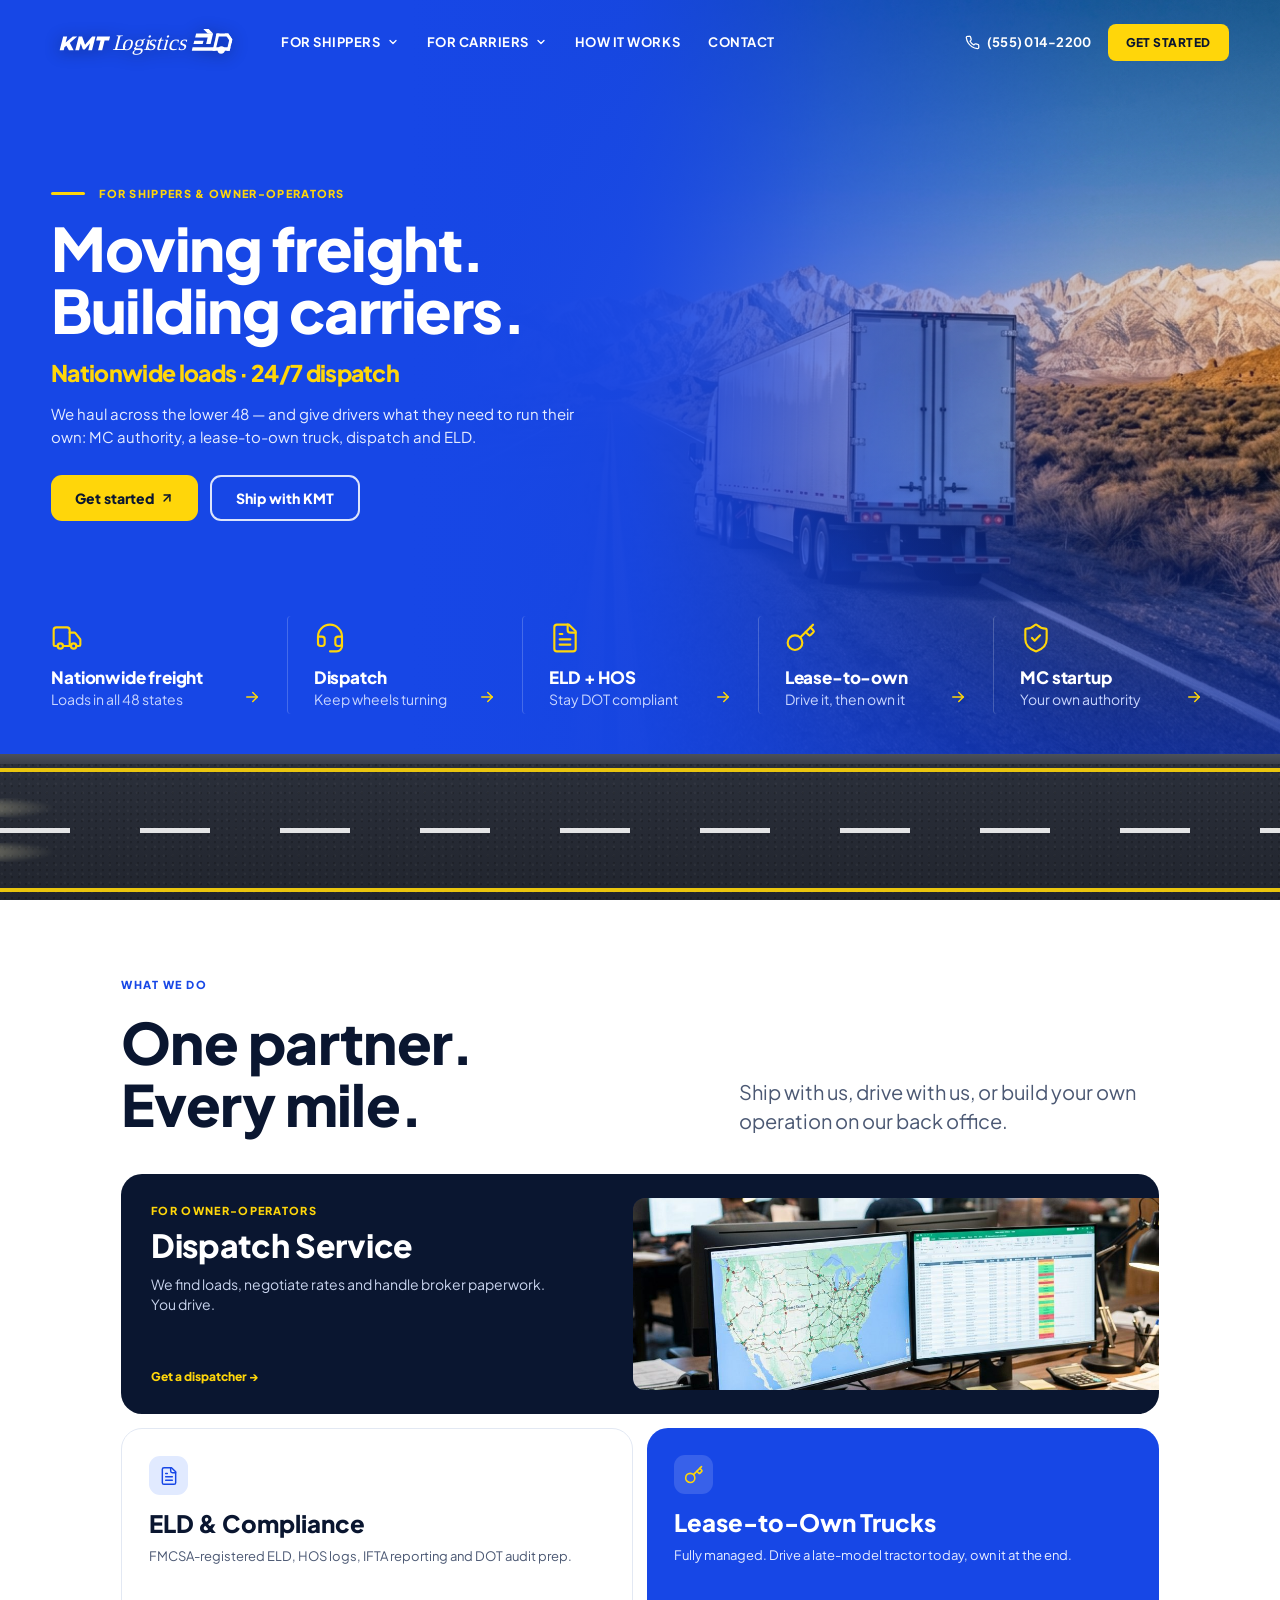
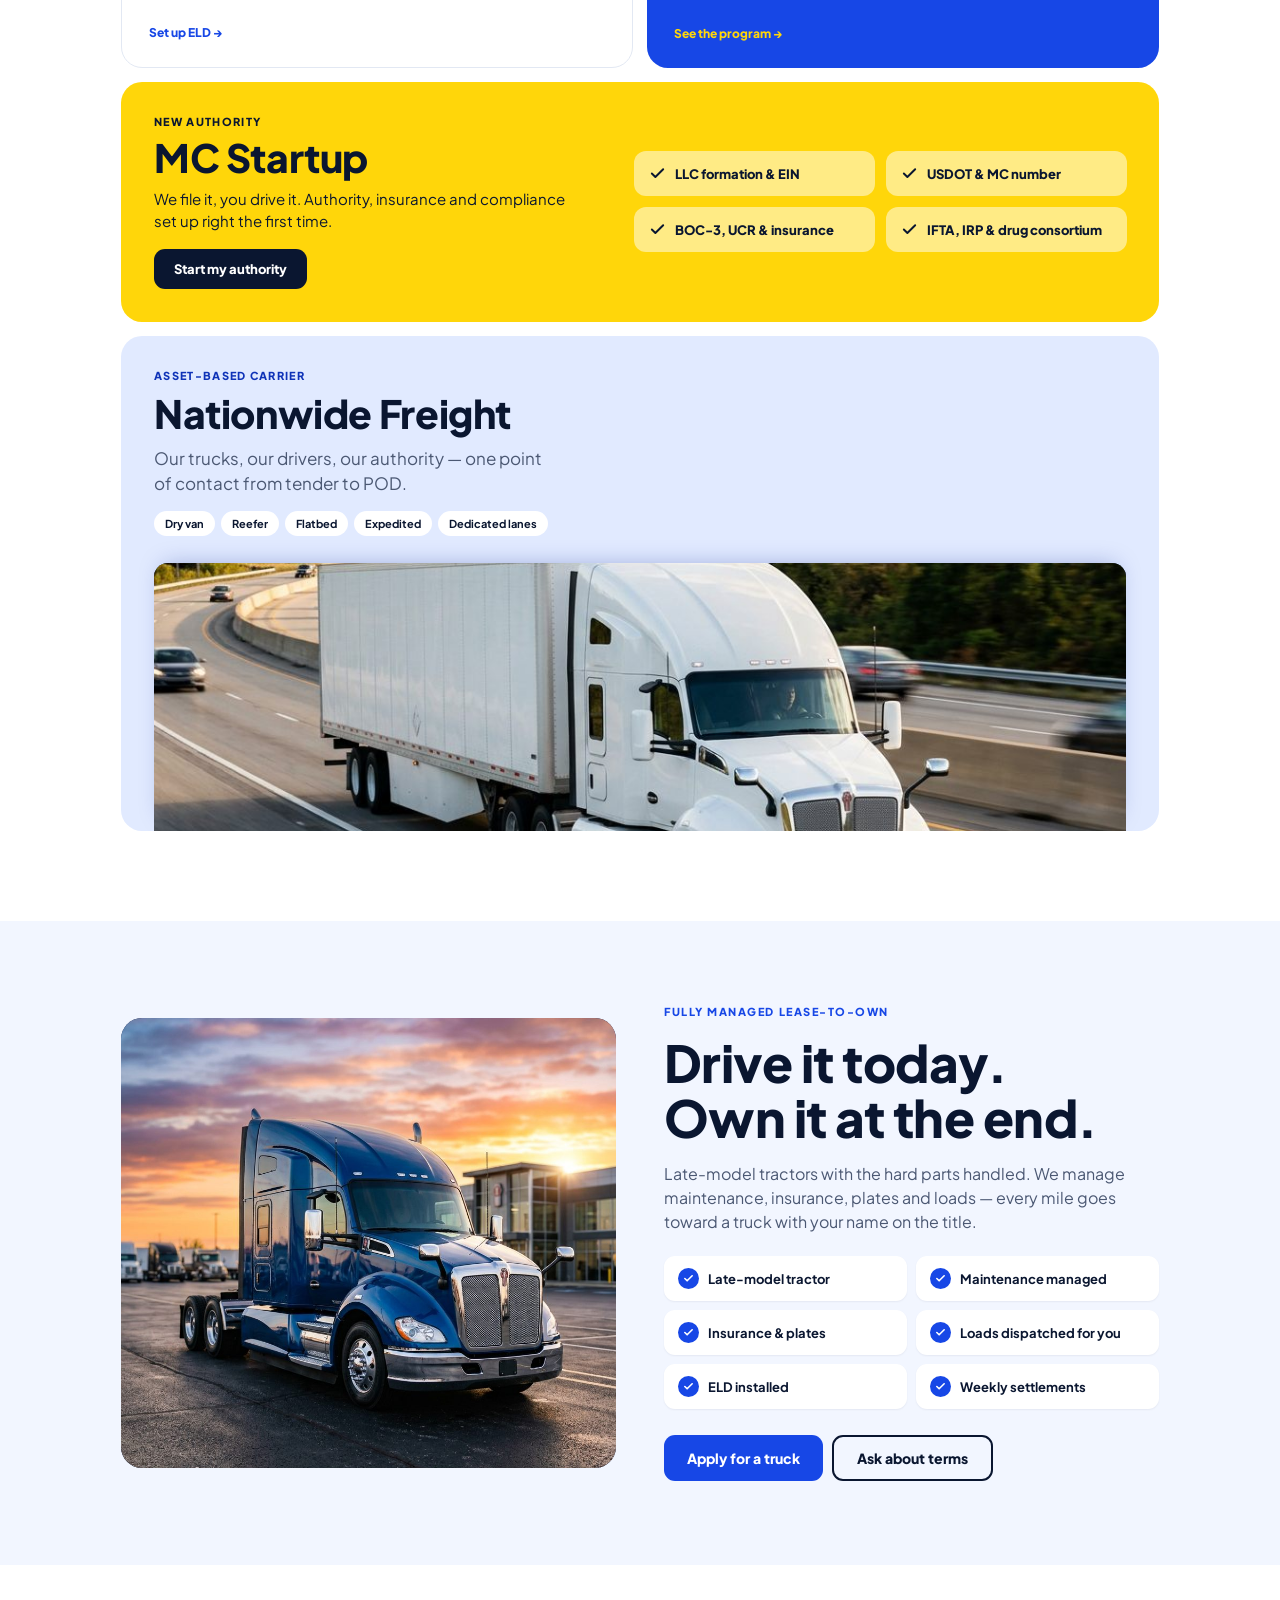
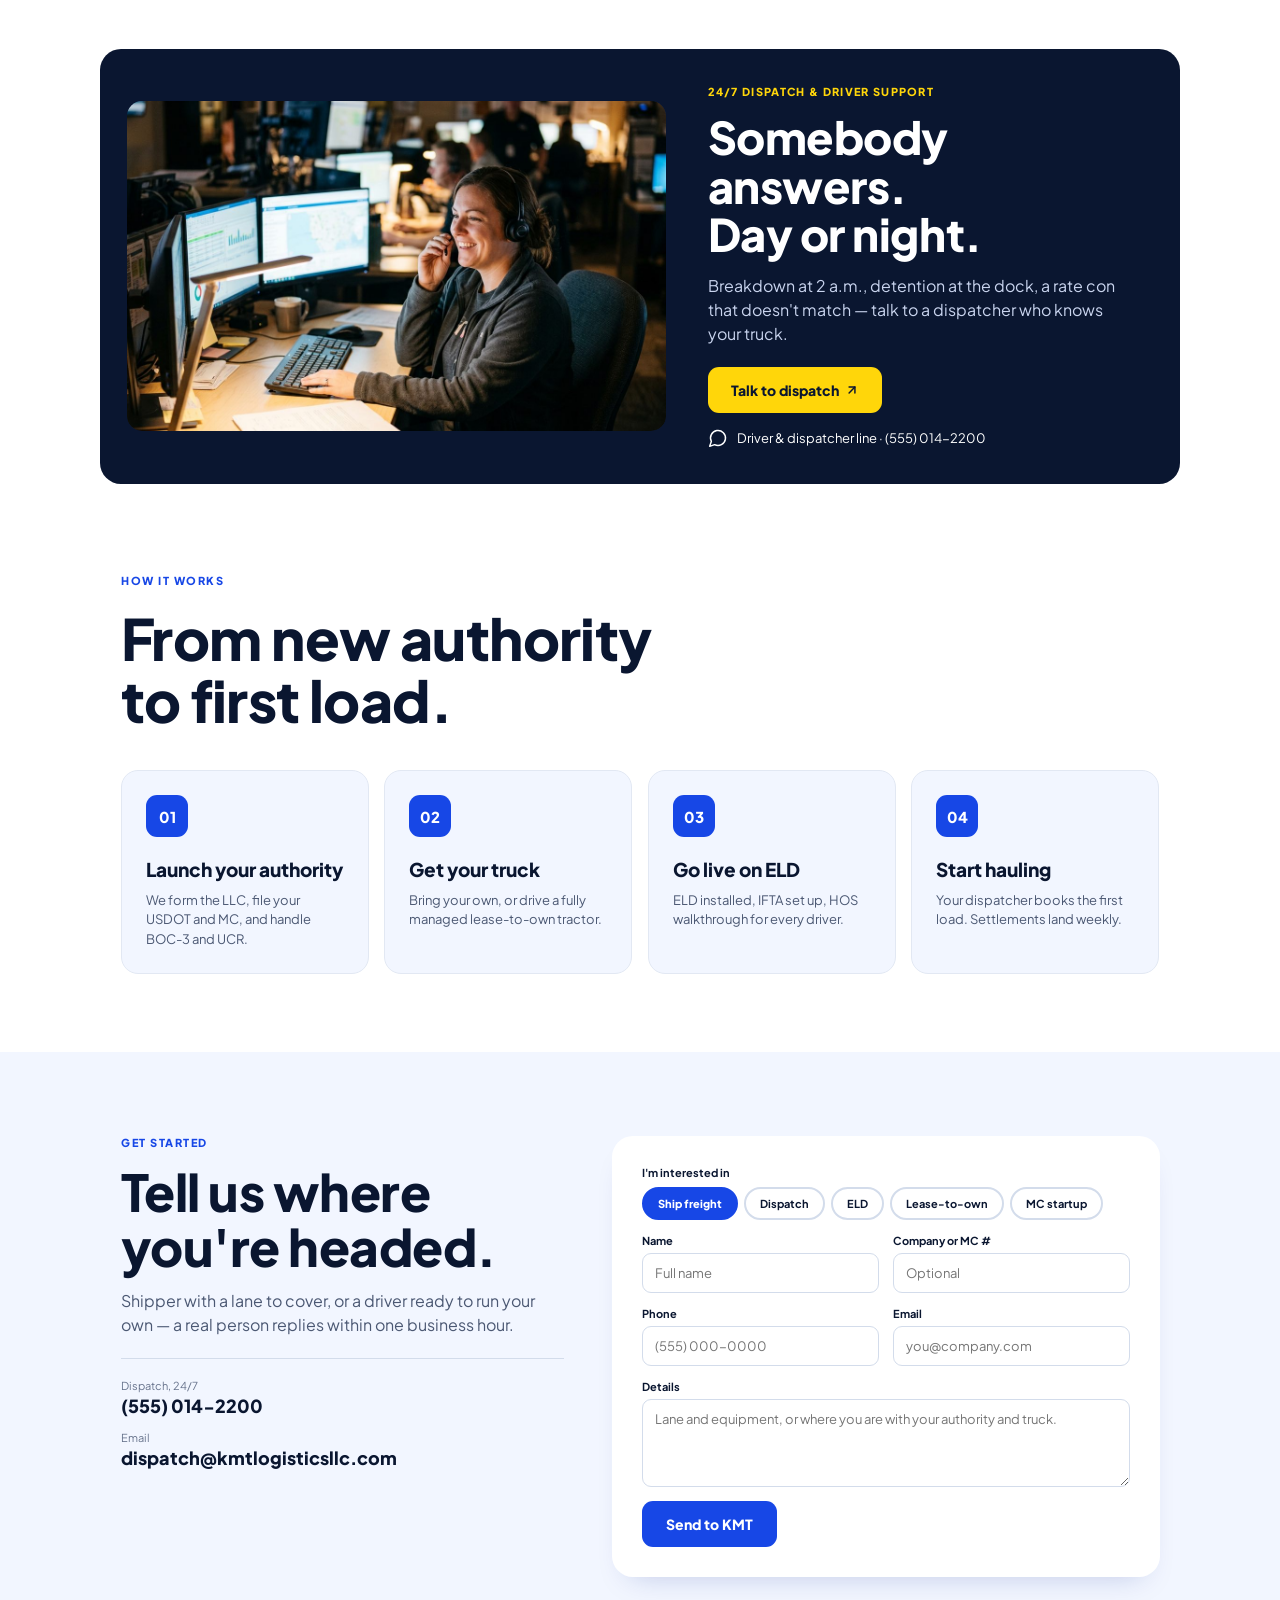
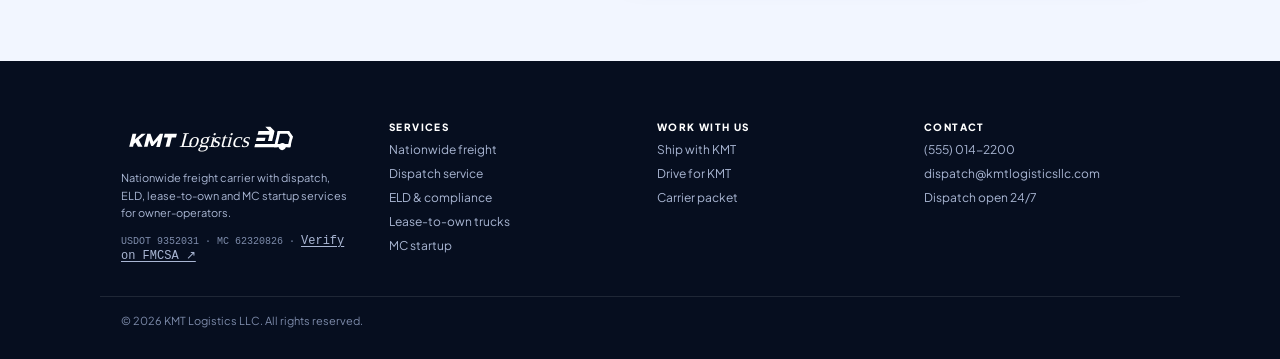
==== commit 2d9d3eeb: "Use KMT brand logos across header, footer, mega menu and email - Add KMT Horizontal / Icon SVGs plus" ====
--- a/public/index.html
+++ b/public/index.html
@@ -28,8 +28,7 @@
 <header class="site-header site-header--overlay">
   <div class="site-header__inner">
     <a href="index.html" class="logo" aria-label="KMT Logistics home">
-      <span class="logo__mark" aria-hidden="true"><span>KMT</span><span></span></span>
-      <span class="logo__name">KMT LOGISTICS</span>
+      <img class="logo__img" src="assets/img/KMT Horizontal Light.svg" alt="" width="150" height="30">
     </a>
     <div class="site-header__right">
       <nav class="site-nav" aria-label="Main">
@@ -84,7 +83,7 @@
             <aside class="shipper-menu__promo">
               <div class="shipper-menu__promo-media"><img src="assets/img/promo-freight.png" alt="Semi truck hauling freight across an open highway" loading="lazy"><div class="shipper-menu__promo-overlay"></div></div>
               <div class="shipper-menu__promo-body">
-                <div class="shipper-menu__promo-top"><div class="shipper-menu__promo-badge"><span>KMT</span><span></span></div><h3 class="shipper-menu__promo-title">Need a Rate?</h3><p class="shipper-menu__promo-desc">Get a competitive quote for your freight shipment.</p></div>
+                <div class="shipper-menu__promo-top"><img class="shipper-menu__promo-badge" src="assets/img/KMT Icon Light.svg" alt="" width="64" height="44"><h3 class="shipper-menu__promo-title">Need a Rate?</h3><p class="shipper-menu__promo-desc">Get a competitive quote for your freight shipment.</p></div>
                 <a class="shipper-menu__promo-btn" href="freight.html#quote"><span>Request a freight quote</span><span class="shipper-menu__promo-btn-arrow" aria-hidden="true">→</span></a>
                 <ul class="shipper-menu__promo-checks"><li><span aria-hidden="true">✓</span><span>Competitive rates</span></li><li><span aria-hidden="true">✓</span><span>Nationwide coverage</span></li><li><span aria-hidden="true">✓</span><span>Dedicated support team</span></li></ul>
               </div>
@@ -163,7 +162,7 @@
               </div>
               <div class="shipper-menu__promo-body">
                 <div class="shipper-menu__promo-top">
-                  <div class="shipper-menu__promo-badge" aria-hidden="true"><span>KMT</span><span></span></div>
+                  <img class="shipper-menu__promo-badge" src="assets/img/KMT Icon Light.svg" alt="" aria-hidden="true" width="64" height="44">
                   <h3 class="shipper-menu__promo-title">Drive with KMT</h3>
                   <p class="shipper-menu__promo-desc">Dispatch, ELD and your own truck.</p>
                 </div>
@@ -335,14 +334,8 @@
               <rect x="432" y="12" width="6" height="100" rx="2" fill="#C9D1DE"/>
               <rect x="0" y="12" width="438" height="2" fill="#fff" opacity="0.18"/>
 
-              <!-- roof logo: same mark as the site header (blue KMT badge + wordmark) -->
-              <g transform="translate(67 31)">
-                <rect width="62" height="62" rx="12" fill="#1747E6"/>
-                <rect x="0.75" y="0.75" width="60.5" height="60.5" rx="11.5" fill="none" stroke="#fff" stroke-opacity="0.35" stroke-width="1.5"/>
-                <text x="31" y="33" text-anchor="middle" font-family="Plus Jakarta Sans, sans-serif" font-weight="800" font-size="20" letter-spacing="0.4" fill="#FFFFFF">KMT</text>
-                <rect x="15" y="40" width="32" height="4" rx="2" style="fill:var(--k-accent)"/>
-                <text x="76" y="41" font-family="Plus Jakarta Sans, sans-serif" font-weight="800" font-size="28" letter-spacing="-0.8" fill="#FFFFFF">KMT LOGISTICS</text>
-              </g>
+              <!-- roof logo: the real KMT horizontal logo (white variant), centered on the trailer -->
+              <image href="assets/img/KMT Horizontal Light.svg" x="46" y="28" width="340" height="68"/>
 
               <!-- coupling -->
               <rect x="438" y="50" width="16" height="24" fill="#2B3240"/>
@@ -611,8 +604,7 @@
   <div class="wrap site-footer__grid">
     <div class="site-footer__col site-footer__brand">
       <div class="logo">
-        <span class="logo__mark" aria-hidden="true"><span>KMT</span><span></span></span>
-        <span class="logo__name">KMT Logistics LLC</span>
+        <img class="logo__img" src="assets/img/KMT Horizontal Light.svg" alt="KMT Logistics" width="140" height="28">
       </div>
       <p>Nationwide freight carrier with dispatch, ELD, lease-to-own and MC startup services for owner-operators.</p>
       <span class="site-footer__ids">USDOT 9352031 · MC 62320826 · <a href="https://safer.fmcsa.dot.gov/query.asp?searchtype=ANY&amp;query_type=queryCarrierSnapshot&amp;query_param=USDOT&amp;query_string=9352031" target="_blank" rel="noopener">Verify on FMCSA ↗</a></span>
--- a/public/assets/css/styles.css
+++ b/public/assets/css/styles.css
@@ -66,18 +66,11 @@
 /* Logo */
 .logo { display: flex; align-items: center; gap: 9px; }
 .logo:hover { text-decoration: none; }
-.logo__mark {
-  width: 33px; height: 33px; border-radius: 8px; background: var(--k-blue-600);
-  display: flex; flex-direction: column; align-items: center; justify-content: center; gap: 3px;
-}
-.logo__mark span:first-child { color: #fff; font-weight: 800; font-size: 11px; letter-spacing: 0.02em; line-height: 1; }
-.logo__mark span:last-child { width: 17px; height: 2px; border-radius: 2px; background: var(--k-accent); }
-.logo__name { font-size: 17px; font-weight: 800; letter-spacing: -0.01em; color: var(--k-navy-900); white-space: nowrap; }
+.logo__img { display: block; height: 38px; width: auto; }
 
 /* Header */
 .site-header { position: sticky; top: 0; z-index: 50; background: var(--k-navy-900); box-shadow: 0 1px 0 rgba(255,255,255,0.06); height: 64px; box-sizing: border-box; }
 .site-header__inner { max-width: var(--wrap-wide); margin: 0 auto; padding: 0 var(--gutter); height: 100%; box-sizing: border-box; display: flex; align-items: center; gap: 40px; position: relative; }
-.site-header .logo__name { color: #fff; }
 .site-header__right { flex: 1; display: flex; align-items: center; gap: 24px; }
 .site-nav { display: none; align-items: center; gap: 28px; }
 .site-nav a { font-size: 13px; font-weight: 700; letter-spacing: 0.04em; text-transform: uppercase; color: #fff; transition: color 150ms ease; }
@@ -346,20 +339,13 @@
   flex-direction: column;
 }
 .shipper-menu__promo-badge {
-  width: 36px;
-  height: 36px;
-  border-radius: 9px;
-  background: var(--k-blue-600);
-  display: flex;
-  flex-direction: column;
-  align-items: center;
-  justify-content: center;
-  gap: 3px;
+  width: 64px;
+  height: auto;
+  display: block;
   margin-bottom: 14px;
   flex: 0 0 auto;
-}
-.shipper-menu__promo-badge span:first-child { color: #fff; font-size: 10px; font-weight: 800; letter-spacing: .02em; line-height: 1; }
-.shipper-menu__promo-badge span:last-child { width: 15px; height: 2px; border-radius: 2px; background: var(--k-accent); }
+  filter: drop-shadow(0 1px 4px rgba(6,14,31,0.28));
+}
 .shipper-menu__promo-title {
   color: #0A1630;
   font-size: 23px;
@@ -467,7 +453,7 @@
 .header-cta:hover { background: var(--k-accent-hover); color: var(--k-on-accent); text-decoration: none; }
 @media (min-width: 840px) { .site-nav { display: flex; } }
 @media (min-width: 1000px) { .header-phone { display: inline-flex; } }
-@media (max-width: 420px) { .logo__name { font-size: 15px; } }
+@media (max-width: 420px) { .logo__img { height: 28px; } }
 
 /* Hero */
 .hero { padding: 0; }
@@ -744,10 +730,7 @@
 .site-footer__grid { padding: 60px 21px 33px; display: grid; grid-template-columns: repeat(auto-fit, minmax(150px, 1fr)); gap: 33px; }
 .site-footer__col { display: flex; flex-direction: column; gap: 9px; }
 .site-footer__brand { gap: 12px; }
-.site-footer .logo__mark { width: 32px; height: 32px; }
-.site-footer .logo__mark span:first-child { font-size: 10px; letter-spacing: 0; }
-.site-footer .logo__mark span:last-child { width: 15px; }
-.site-footer .logo__name { font-size: 14px; color: #fff; letter-spacing: 0; }
+.site-footer .logo__img { height: 36px; }
 .site-footer__brand p { font-size: 11px; line-height: 1.6; max-width: 32ch; }
 .site-footer__ids { font-family: var(--font-mono); font-size: 10px; color: #7D8BAA; }
 .site-footer__heading { font-size: 10px; font-weight: 800; letter-spacing: 0.14em; text-transform: uppercase; color: #fff; }
@@ -997,9 +980,8 @@
 @media (max-height: 640px) and (min-width: 768px) {
   .site-header--overlay + main .hero__card { min-height: 0; }
 }
-/* keep the blue KMT badge visible while it sits on the blue hero */
-.site-header--overlay .logo__mark { transition: box-shadow 250ms ease; }
-.site-header--overlay:not(.is-solid) .logo__mark { box-shadow: 0 0 0 1.5px rgba(255,255,255,0.6), 0 4px 14px rgba(6,14,31,0.25); }
+/* keep the white logo legible while it sits on the blue hero */
+.site-header--overlay:not(.is-solid) .logo__img { filter: drop-shadow(0 2px 8px rgba(6,14,31,0.45)); }
 
 /* Overlay header: roomier at the very top, frosted glass once scrolling over the hero, navy after it */
 .site-header--overlay { transition: background-color 250ms ease, box-shadow 250ms ease, height 250ms ease, backdrop-filter 250ms ease; }
@@ -1013,7 +995,7 @@
           backdrop-filter: blur(20px) saturate(150%);
   box-shadow: 0 1px 0 rgba(255,255,255,0.10), 0 8px 24px rgba(6,14,31,0.18);
 }
-.site-header--overlay.is-scrolled .logo__mark { box-shadow: none; }
+.site-header--overlay.is-scrolled .logo__img { filter: none; }
 
 /* ---- Truck effects (all on the same 11s cycle as kmtDrive, so they stay in sync) ----
    0–34% drive in & slow down · 34–64% cruise while the lane slides · 64–100% speed up and leave */
@@ -1094,4 +1076,21 @@
 .carrier-menu .shipper-menu__promo-desc { max-width: 19ch; }
 .shipper-menu__promo-checks { border-top-color: rgba(255,255,255,0.24); }
 .shipper-menu__promo-checks li { color: #fff; }
-.shipper-menu__promo-badge { box-shadow: 0 0 0 1.5px rgba(255,255,255,0.55); }
+.shipper-menu__promo-badge { filter: drop-shadow(0 2px 6px rgba(6,14,31,0.35)); }
+
+/* Scroll reveal (classes are added by main.js, and removed again once the element has settled) */
+.reveal {
+  opacity: 0; transform: translate3d(0, 30px, 0);
+  transition: opacity 700ms cubic-bezier(0.2, 0.7, 0.2, 1) var(--reveal-delay, 0ms),
+              transform 800ms cubic-bezier(0.2, 0.7, 0.2, 1) var(--reveal-delay, 0ms);
+  will-change: opacity, transform;
+}
+.reveal--left { transform: translate3d(-44px, 0, 0); }
+.reveal--right { transform: translate3d(44px, 0, 0); }
+.reveal--zoom { transform: translate3d(0, 22px, 0) scale(0.965); }
+.reveal--down { transform: translate3d(0, -40px, 0); }
+.reveal--upright { transform: translate3d(-36px, 30px, 0); }
+.reveal.is-in { opacity: 1; transform: none; }
+@media (max-width: 767px) {
+  .reveal--left, .reveal--right, .reveal--upright { transform: translate3d(0, 28px, 0); } /* sideways slides feel odd on narrow screens */
+}
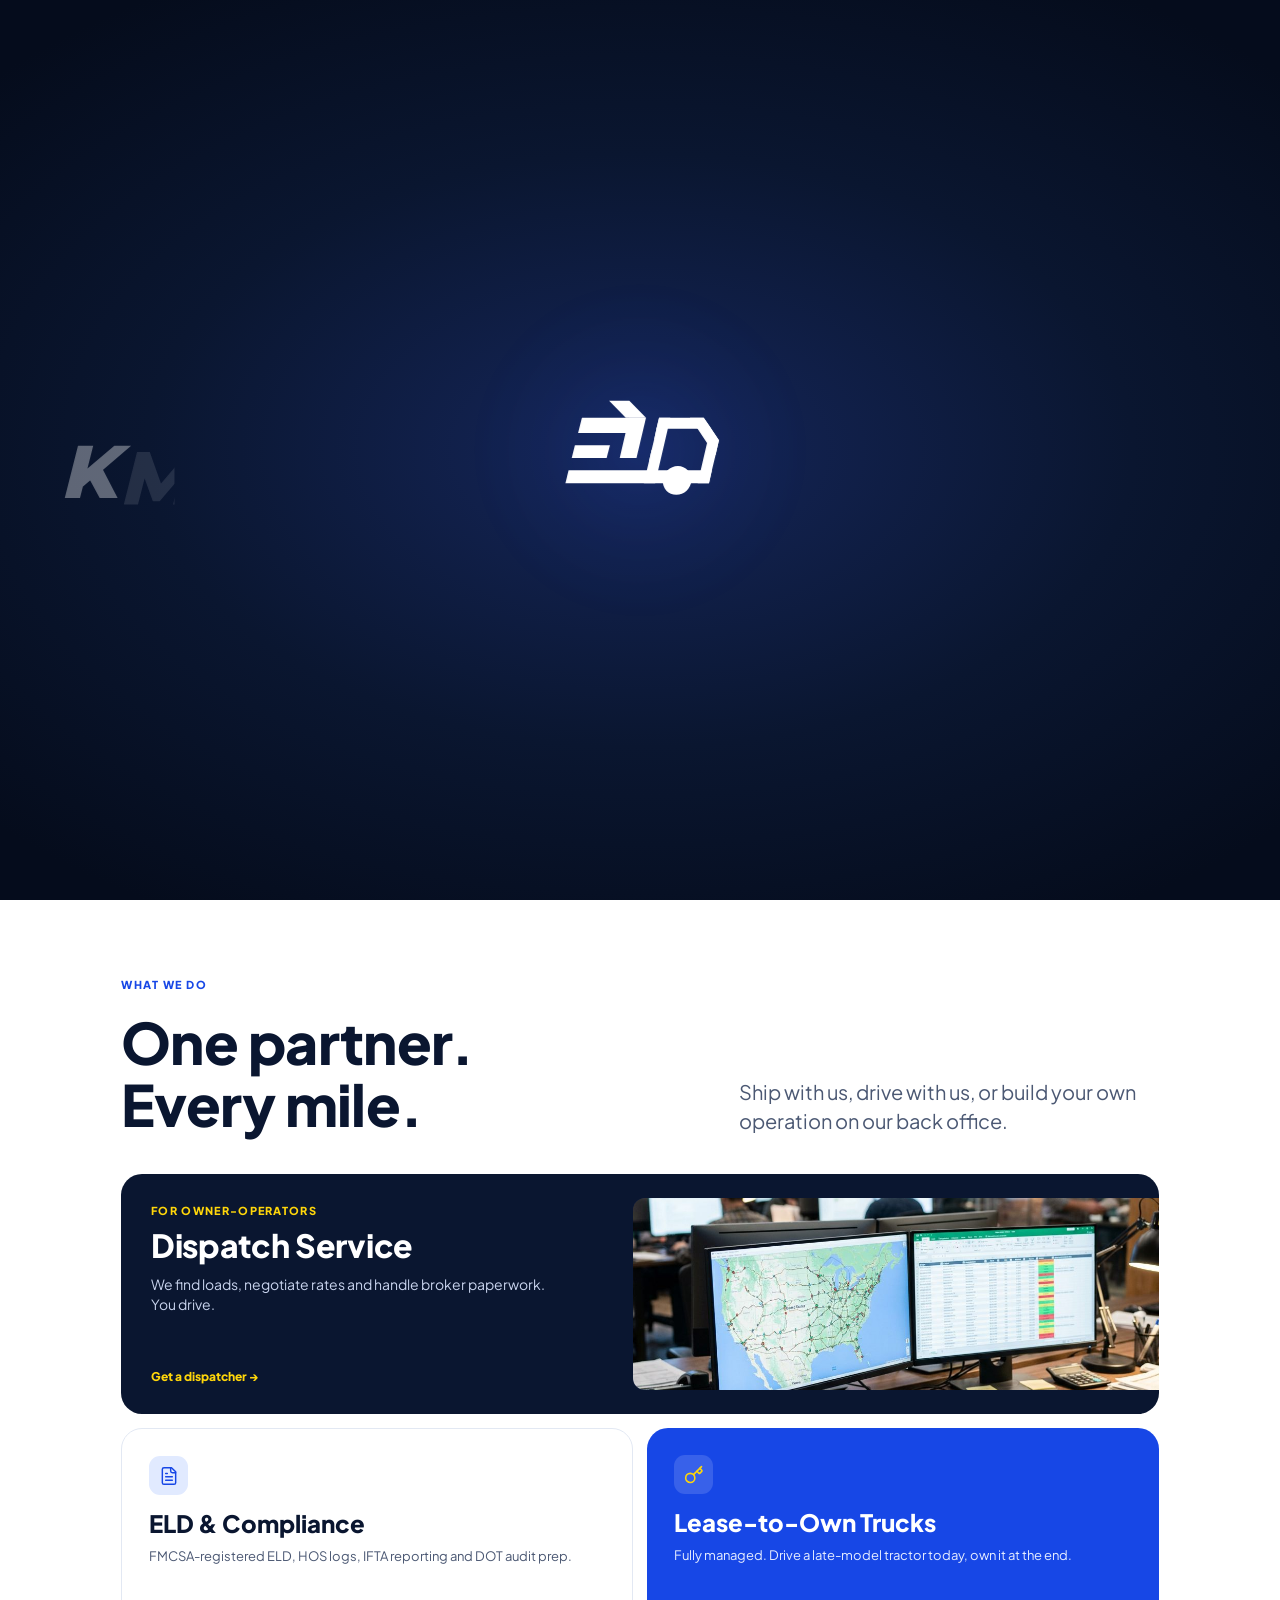
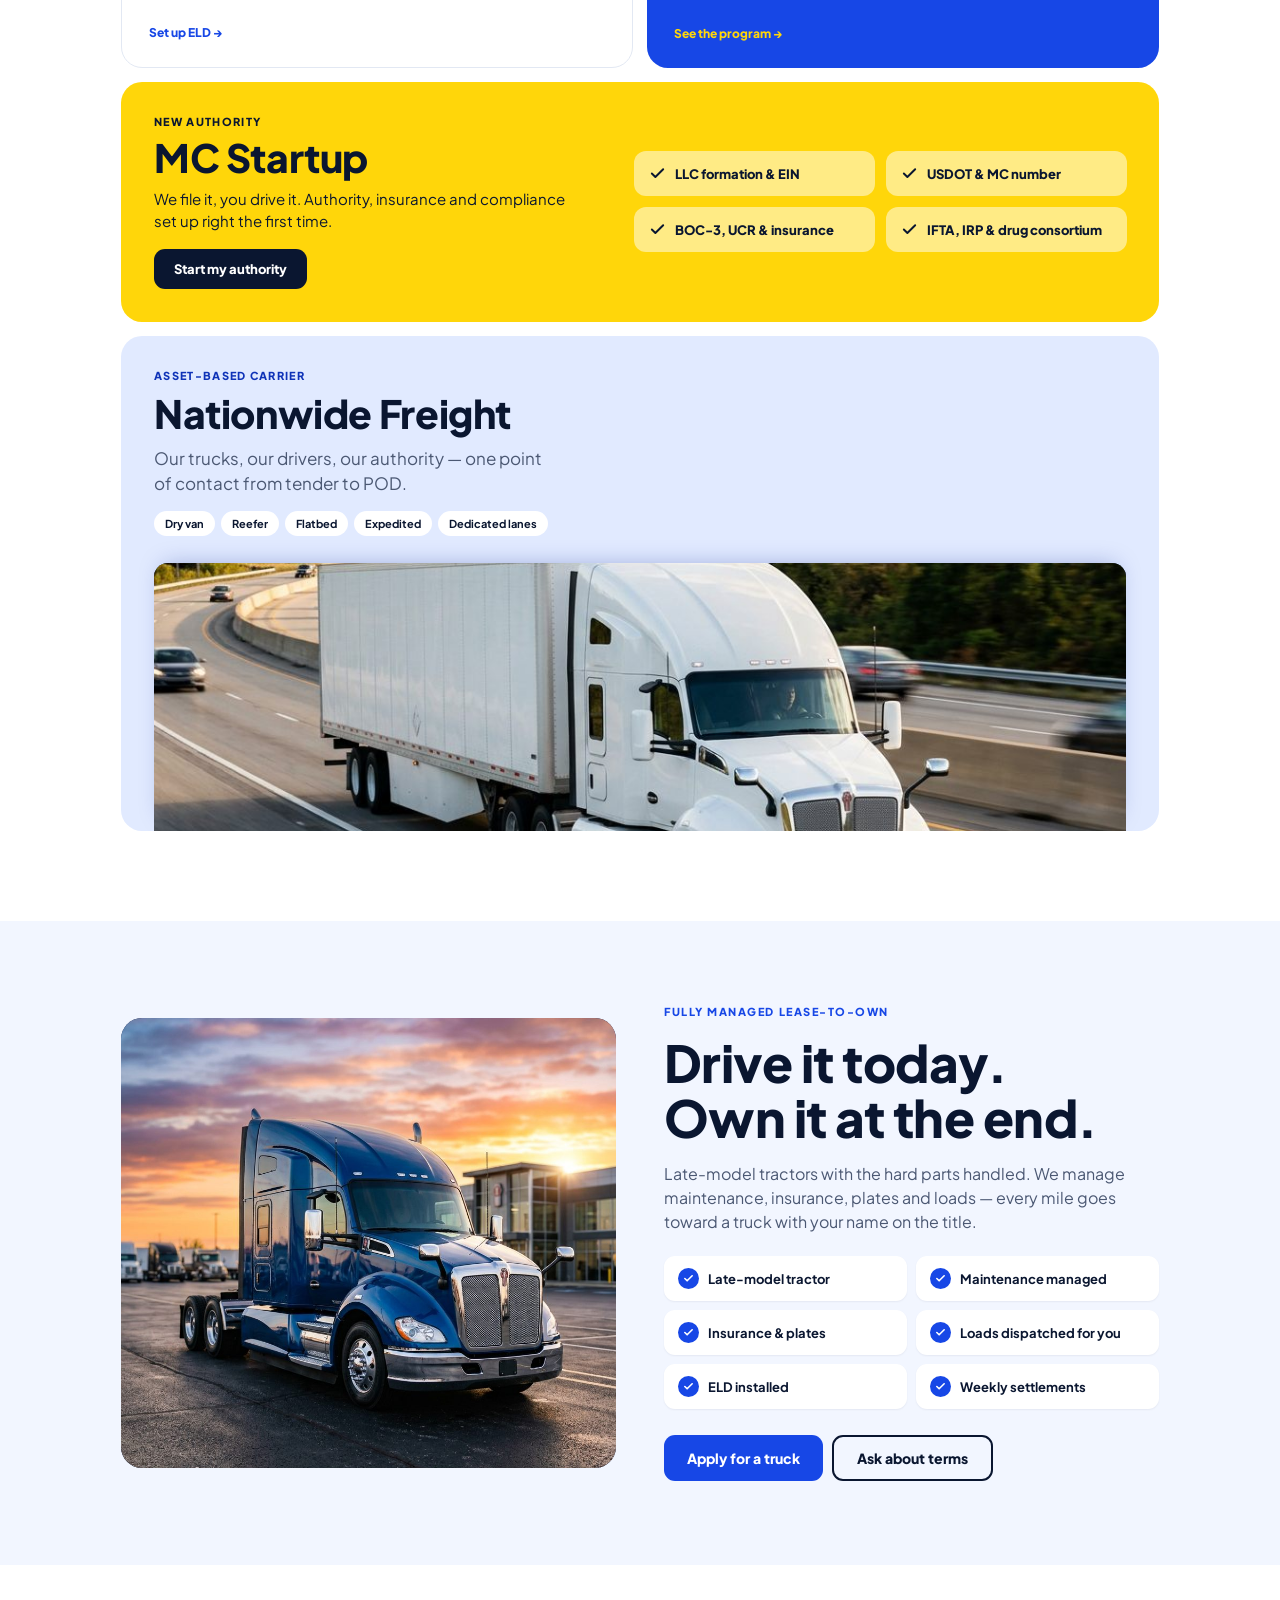
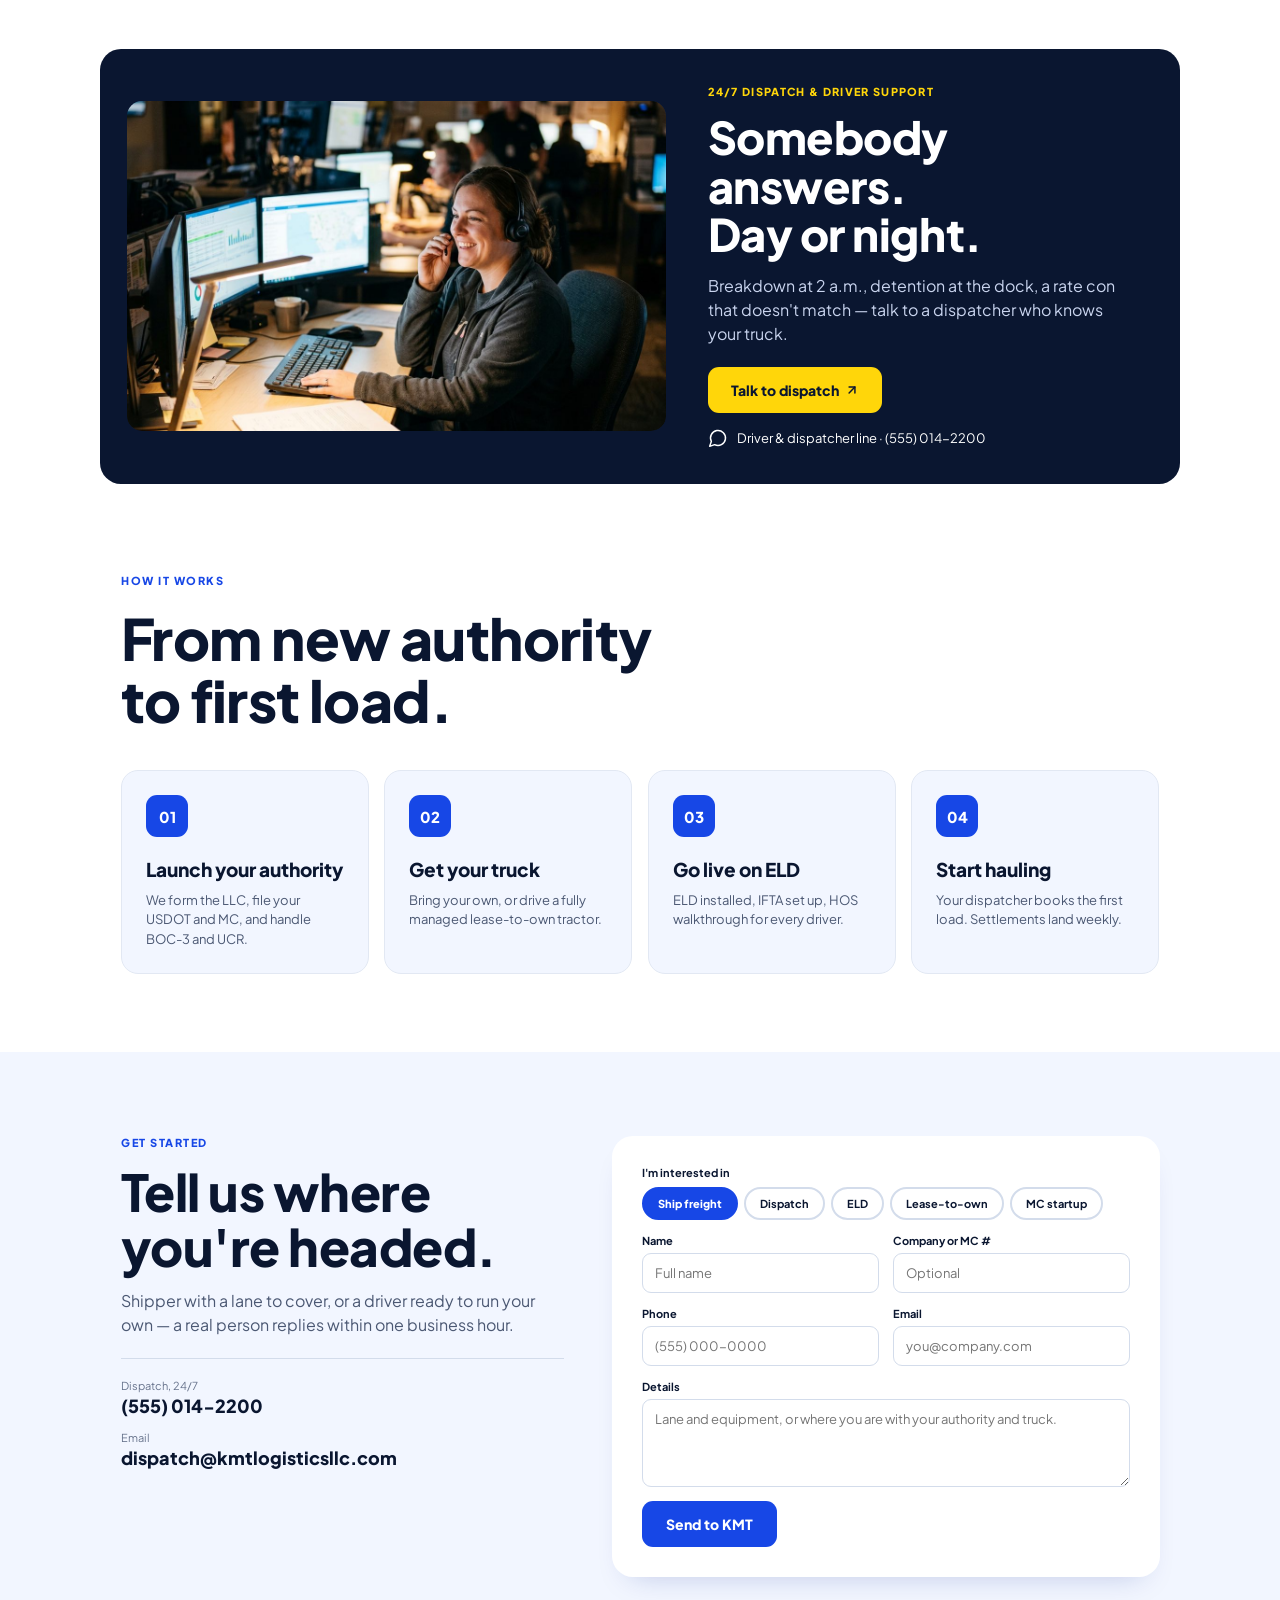
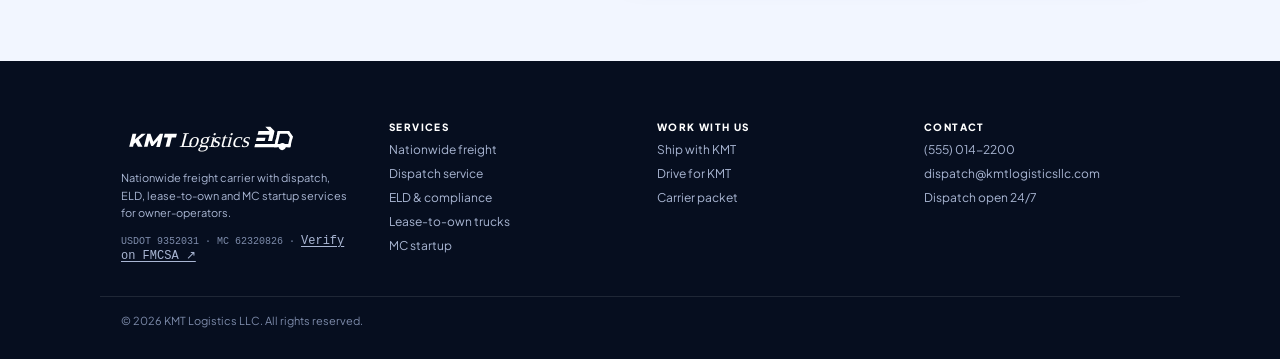
==== commit 577b6edc: "Pro logo intro: morphing top-view truck into the logo, fly-in to header - GSAP 3.13 + MorphSVG (self" ====
--- a/public/index.html
+++ b/public/index.html
@@ -21,9 +21,60 @@
   <link rel="stylesheet" href="./assets/css/styles.css?v=20261010">
   <script src="assets/js/main.js" defer></script>
   <script type="application/ld+json">{"@context":"https://schema.org","@type":"Organization","name":"KMT Logistics LLC","url":"https://www.kmtlogisticsllc.com/","logo":"https://www.kmtlogisticsllc.com/assets/img/favicon.svg","email":"dispatch@kmtlogisticsllc.com","telephone":"+1-555-014-2200","areaServed":"US","description":"Asset-based nationwide freight carrier with dispatch, ELD, lease-to-own and MC startup services for owner-operators.","identifier":[{"@type":"PropertyValue","propertyID":"USDOT","value":"9352031"},{"@type":"PropertyValue","propertyID":"MC","value":"62320826"}]}</script>
+  <script>(function(){var d=document.documentElement;try{var force=/[?&]intro/.test(location.search);if(!force&&(sessionStorage.getItem("kmt-intro")||matchMedia("(prefers-reduced-motion: reduce)").matches)){d.classList.add("no-intro");return;}d.classList.add("intro-on","intro-logo-hidden");if(force)d.classList.add("intro-forced");["assets/vendor/gsap.min.js","assets/vendor/MorphSVGPlugin.min.js","assets/js/intro.js"].forEach(function(src){var s=document.createElement("script");s.src=src;s.async=false;document.head.appendChild(s);});}catch(e){d.classList.add("no-intro");}})();</script>
 </head>
 <body>
-<a class="skip-link" href="#main">Skip to content</a>
+<div class="intro" id="intro" aria-hidden="true">
+  <div class="intro__bg"></div>
+  <div class="intro__lines"></div>
+  <div class="intro__glow"></div>
+  <div class="intro__stage">
+    <div class="intro__cam">
+      <!-- One SVG in the logo's own coordinates (assets/img/KMT Horizontal Light.svg, viewBox 0 0 501.3 100.2).
+           The flat top-view truck is drawn around the icon's centre; each part morphs into its side-view piece
+           (data-to), then the wordmark reveals and the whole logo flies into the header logo. -->
+      <svg class="intro__svg" viewBox="0 0 501.3 100.2" xmlns="http://www.w3.org/2000/svg" overflow="visible">
+        <defs>
+          <filter id="intro-blur" filterUnits="userSpaceOnUse" x="-400" y="-100" width="1400" height="300"><feGaussianBlur stdDeviation="0 0"/></filter>
+          <clipPath id="intro-clip"><rect x="0" y="-20" width="0" height="140"/></clipPath>
+          <linearGradient id="intro-sheen-grad" x1="0" x2="1" y1="0" y2="0">
+            <stop offset="0" stop-color="#fff" stop-opacity="0"/><stop offset=".5" stop-color="#fff" stop-opacity=".9"/><stop offset="1" stop-color="#fff" stop-opacity="0"/>
+          </linearGradient>
+          <mask id="intro-sheen-mask" maskUnits="userSpaceOnUse" x="-50" y="-50" width="600" height="200">
+            <use href="#intro-word"/><use href="#intro-truck"/><use href="#intro-arrow"/>
+          </mask>
+        </defs>
+        <g id="intro-word" clip-path="url(#intro-clip)">
+          <path class="i-letter" fill="#fff" d="M49.5,52.3l-1-2-8.9,7.5,1,1.9,6.6,12.3h12.5l-10.2-19.7h0ZM57.4,35.5l-18.7,15.8-2.1,1.8-2.5,12.1,1.3-1.1,5.1-4.3.4-.3,7.6-6.2.9-.8,19.7-16.9h-11.8,0ZM32.1,35.5l-9.2,36.5h10.6l2-8,3.2-12.7,4-15.8h-10.6Z"/>
+          <path class="i-letter" fill="#fff" d="M108.5,35.5l-18.6,22-7.8-22h-8.9l-9.2,36.5h9.9l4.6-18.1,5.7,15.9h4.8l13.9-16.4-4.6,18.7h9.9l9.2-36.5s-8.9,0-8.9,0Z"/>
+          <path class="i-letter" fill="#fff" d="M121.7,35.5l-2.7,10.6h11.7l-6.5,25.9h10.8l6.5-25.9h11.6l2.7-10.6s-34.1,0-34.1,0Z"/>
+          <g class="i-letter"><text fill="#fff" font-family="BrandingSF-NarrowMedium, 'Branding SF', 'Segoe UI', Roboto, sans-serif" font-size="58.6" font-weight="500" transform="translate(161.6 72.3) skewX(-14.8)">L</text></g><g class="i-letter"><text fill="#fff" font-family="BrandingSF-NarrowMedium, 'Branding SF', 'Segoe UI', Roboto, sans-serif" font-size="58.6" font-weight="500" transform="translate(184.9 72.3) skewX(-14.8)">ogi</text></g><g class="i-letter"><text fill="#fff" font-family="BrandingSF-NarrowMedium, 'Branding SF', 'Segoe UI', Roboto, sans-serif" font-size="58.6" font-weight="500" transform="translate(252.3 72.3) skewX(-14.8)">s</text></g><g class="i-letter"><text fill="#fff" font-family="BrandingSF-NarrowMedium, 'Branding SF', 'Segoe UI', Roboto, sans-serif" font-size="58.6" font-weight="500" transform="translate(275.1 72.3) skewX(-14.8)">tics</text></g>
+        </g>
+        <g id="intro-truck" filter="url(#intro-blur)">
+          <path class="i-morph" d="M275 25.6H484V48.6H275Z" data-to="M383 27.6L380.3 38.3L423.8 38.3L425.9 27.6Z" fill="#fff"/>
+          <path class="i-morph" d="M275 48.6H484V71.6H275Z" data-to="M371.5 73.2L471.5 73.2L473.5 64.2L373.7 64.2Z" fill="#fff"/>
+          <path class="i-morph i-speed" d="M286 45.6H345V51.6H286Z" data-to="M402.5 46.8L400.2 55.7L375.9 55.7L378.1 46.8Z" fill="#3463FF"/>
+          <path class="i-morph i-wheel" d="M484 44.6H496V52.6H484Z" data-to="M459.2,71.3c-.3,5.5-5,10-10.5,10s-9.7-4.5-9.4-10,5-10,10.5-10,9.7,4.5,9.4,10Z" fill="#fff"/>
+          <path class="i-morph" d="M496 28.6L553 28.6L570 40.6L570 56.6L553 68.6L496 68.6Z" data-to="M427.6,27.7c-1,4.4-2.7,11.6-4.5,19.2-.7,2.9-1.4,5.9-2.1,8.8h-11.7l6.5-28h11.7Z" fill="#fff"/>
+          <path class="i-morph" d="M496 28.6L553 28.6L570 40.6L570 56.6L553 68.6L496 68.6Z" data-to="M444.5 27.7L442.8 35.4L435.8 65.5L434 73.2L426.1 73.2L427.9 65.5L429.7 57.9L431.5 50.2L433.3 42.6L434.9 35.4L435 34.9L436.7 27.7Z" fill="#fff"/>
+          <path class="i-morph" d="M496 28.6L553 28.6L570 40.6L570 56.6L553 68.6L496 68.6Z" data-to="M472.9 35.2L472.9 35.4L434.9 35.4L435 34.9L436.7 27.7L467.8 27.7L472.6 34.7Z" fill="#fff"/>
+          <path class="i-morph" d="M496 28.6L553 28.6L570 40.6L570 56.6L553 68.6L496 68.6Z" data-to="M478.4 43.3L476 53.8L470.1 45.2L463.5 35.4L458.2 27.7L467.8 27.7L472.6 34.7L472.9 35.2Z" fill="#fff"/>
+          <path class="i-morph" d="M496 28.6L553 28.6L570 40.6L570 56.6L553 68.6L496 68.6Z" data-to="M478.4 43.3L476 53.8L473.2 65.5L471.4 73.2L463.6 73.2L465.4 65.5L470.1 45.2L472.6 34.7L472.9 35.2Z" fill="#fff"/>
+          <path class="i-morph i-light" d="M549 31.6H555V65.6H549Z" data-to="M438.2 34.9L437.8 42.6L433.3 42.6L434.9 35.4L435 34.9Z" fill="#3463FF"/>
+          <path class="i-morph i-light" d="M549 31.6H555V65.6H549Z" data-to="M437.4 50.2L436.9 57.9L429.7 57.9L431.5 50.2Z" fill="#3463FF"/>
+          <path class="i-mirror" d="M547 22.1H553V26.6H547Z" fill="#fff"/>
+          <path class="i-mirror" d="M547 70.6H553V75.1H547Z" fill="#fff"/>
+        </g>
+        <path id="intro-arrow" class="i-arrow" d="M427.6 27.6L413.5 27.6L401.9 15.9L416 15.9L420.6 20.6Z" fill="#fff"/>
+        <g class="i-streaks">
+          <rect class="i-streak" x="350" y="48.6" width="20" height="2.4" rx="1.2" fill="#fff"/>
+          <rect class="i-streak" x="356" y="53.2" width="13" height="2.4" rx="1.2" fill="#fff"/>
+        </g>
+        <g mask="url(#intro-sheen-mask)"><rect class="i-sheen" x="-160" y="-10" width="110" height="120" fill="url(#intro-sheen-grad)"/></g>
+      </svg>
+    </div>
+  </div>
+</div>
 
 <header class="site-header site-header--overlay">
   <div class="site-header__inner">
--- a/public/assets/css/styles.css
+++ b/public/assets/css/styles.css
@@ -1094,3 +1094,41 @@
 @media (max-width: 767px) {
   .reveal--left, .reveal--right, .reveal--upright { transform: translate3d(0, 28px, 0); } /* sideways slides feel odd on narrow screens */
 }
+
+/* ===================== Logo intro (home page, once per session) =====================
+   Layout only — all motion is driven by assets/js/intro.js (GSAP timeline).
+   Hidden unless the <head> script decided to play it; a CSS failsafe hides it if the script never takes over. */
+.intro { display: none; }
+html.intro-on .intro {
+  position: fixed; inset: 0; z-index: 300; display: block; overflow: hidden; cursor: pointer;
+  animation: kmtIntroFailsafe 0.4s ease 6s forwards;
+}
+.intro__bg { position: absolute; inset: 0; background: radial-gradient(ellipse 70% 60% at 50% 50%, #15265A 0%, #0A1630 55%, #050C1C 100%); }
+.intro__lines { position: absolute; inset: 0; pointer-events: none; }
+.intro__line {
+  position: absolute; left: 0; height: 2px; border-radius: 2px; will-change: transform;
+  background: linear-gradient(90deg, rgba(255,255,255,0), rgba(255,255,255,0.75));
+}
+.intro__glow {
+  position: absolute; left: 50%; top: 50%; width: 360px; height: 360px; margin: -180px 0 0 -180px; border-radius: 50%;
+  background: radial-gradient(circle, rgba(52,99,255,0.55) 0%, rgba(52,99,255,0.18) 38%, rgba(52,99,255,0) 68%);
+  opacity: 0; pointer-events: none;
+}
+/* the stage is exactly the logo box, centred without CSS transforms (GSAP owns transforms) */
+.intro__stage {
+  position: absolute; left: 50%; top: 50%; width: min(720px, 88vw);
+  margin-left: calc(min(720px, 88vw) / -2); margin-top: calc(min(720px, 88vw) * -0.09994);
+}
+.intro__cam { will-change: transform; }
+.intro__svg { display: block; width: 100%; height: auto; overflow: visible; }
+.intro__svg .i-arrow, .intro__svg .i-streak { opacity: 0; }
+
+/* header logo stays hidden until the intro logo lands on it, then fades in underneath */
+.site-header .logo__img { transition: opacity 0.25s ease; }
+html.intro-logo-hidden .site-header .logo__img { opacity: 0; }
+
+@keyframes kmtIntroFailsafe { to { opacity: 0; visibility: hidden; } }
+@media (prefers-reduced-motion: reduce) {
+  html:not(.intro-forced) .intro { display: none !important; }
+  html:not(.intro-forced).intro-logo-hidden .site-header .logo__img { opacity: 1; }
+}
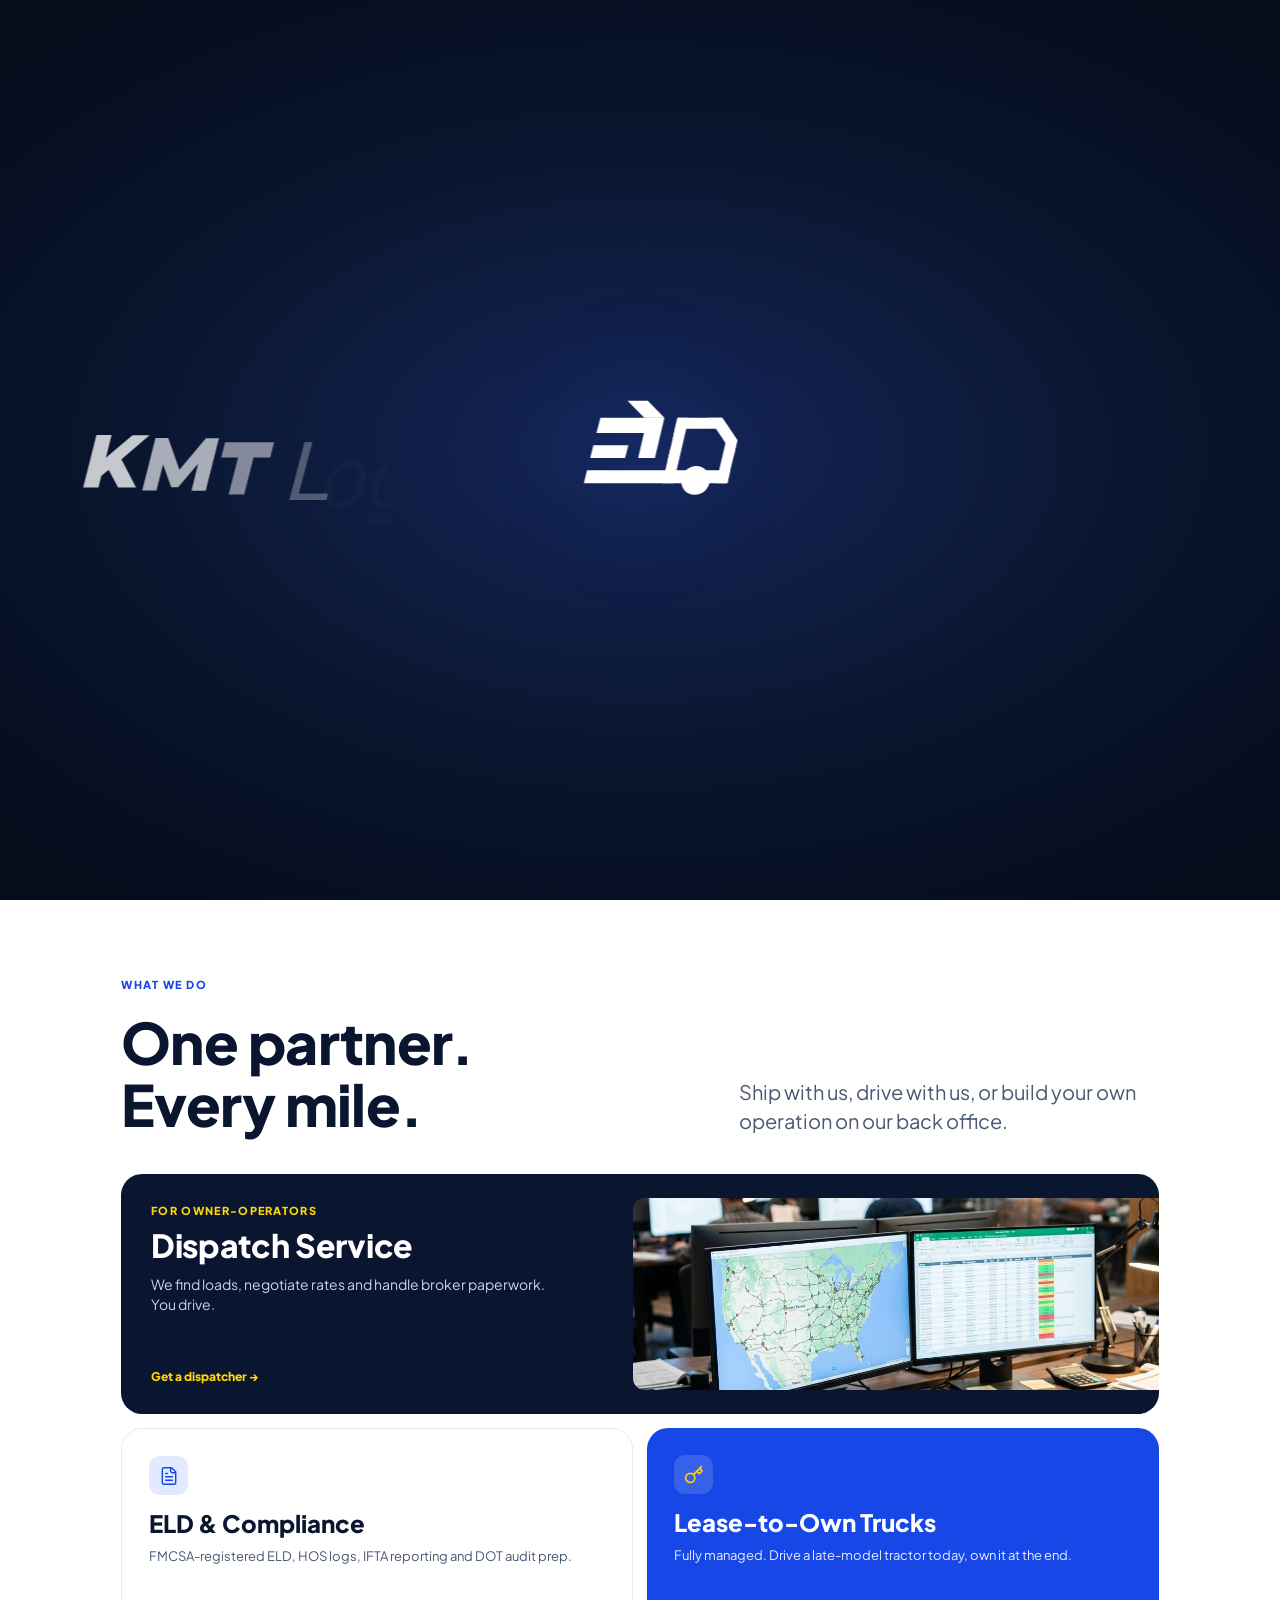
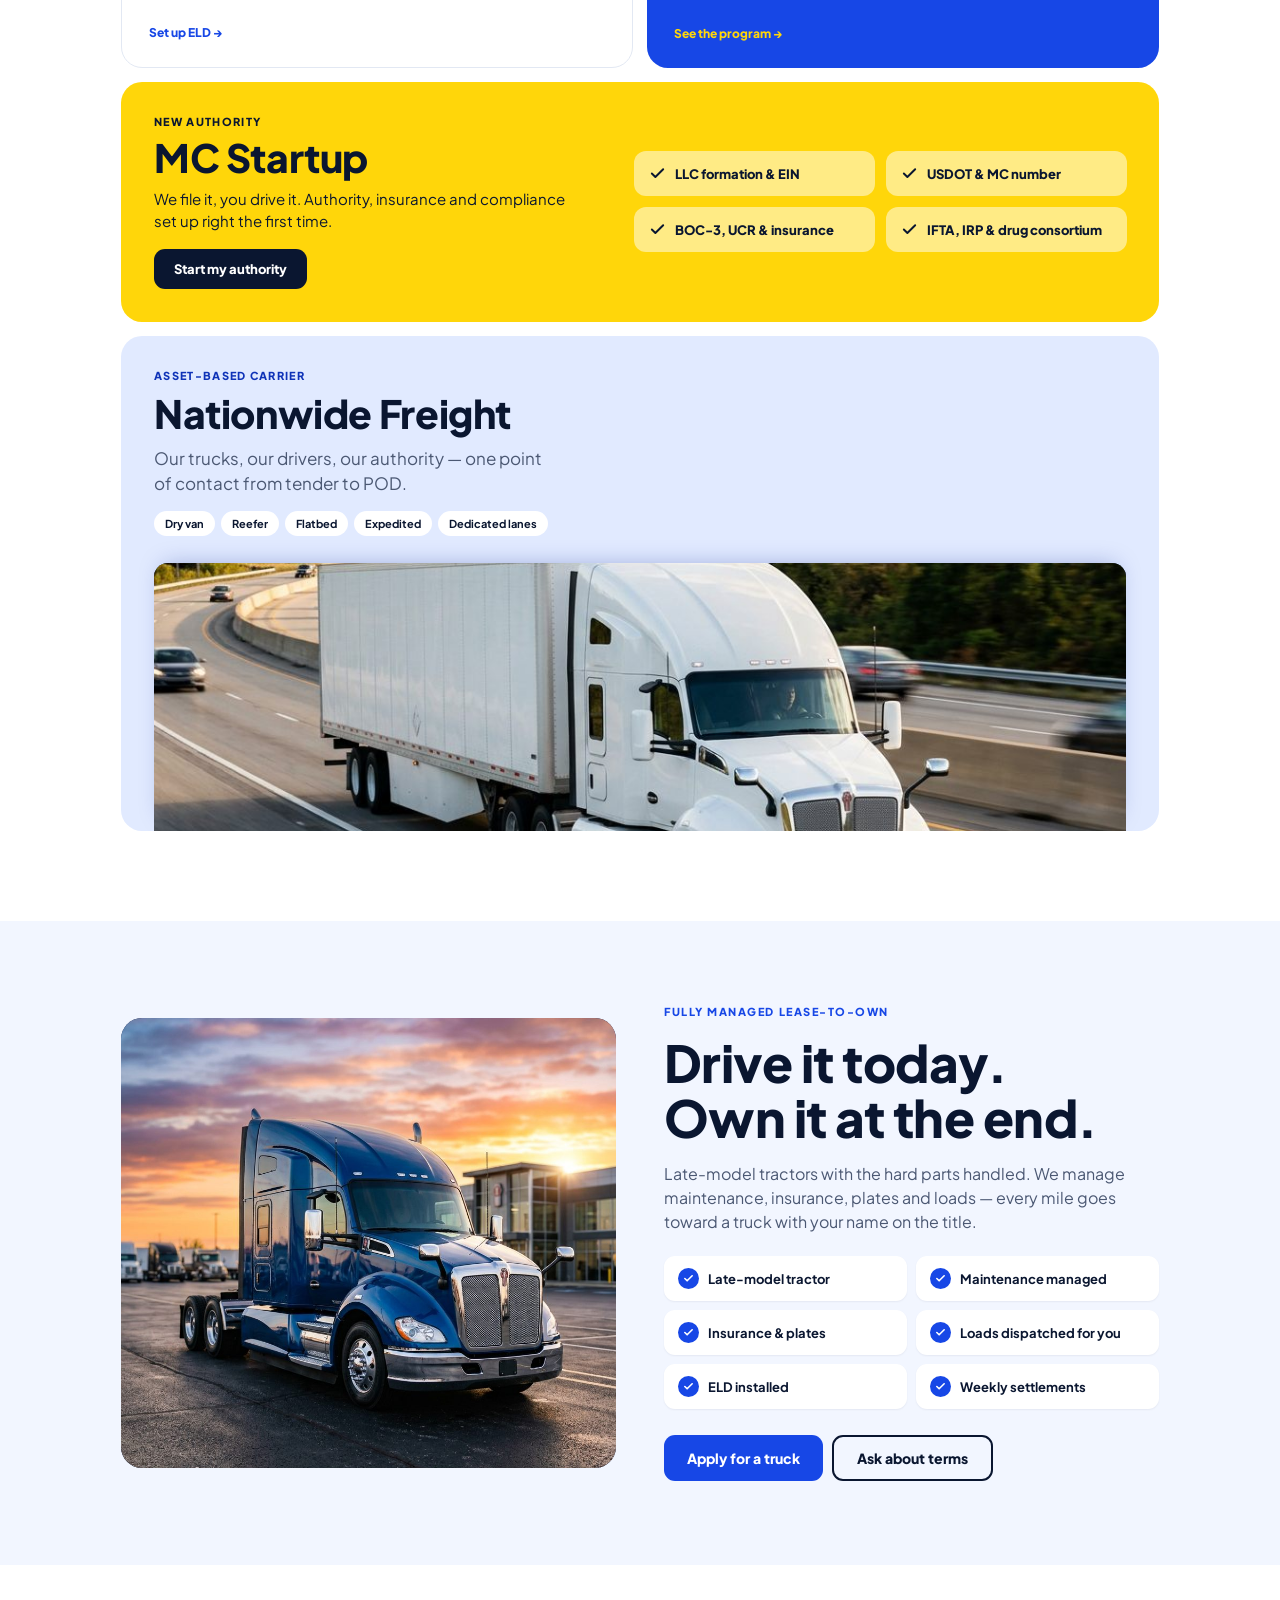
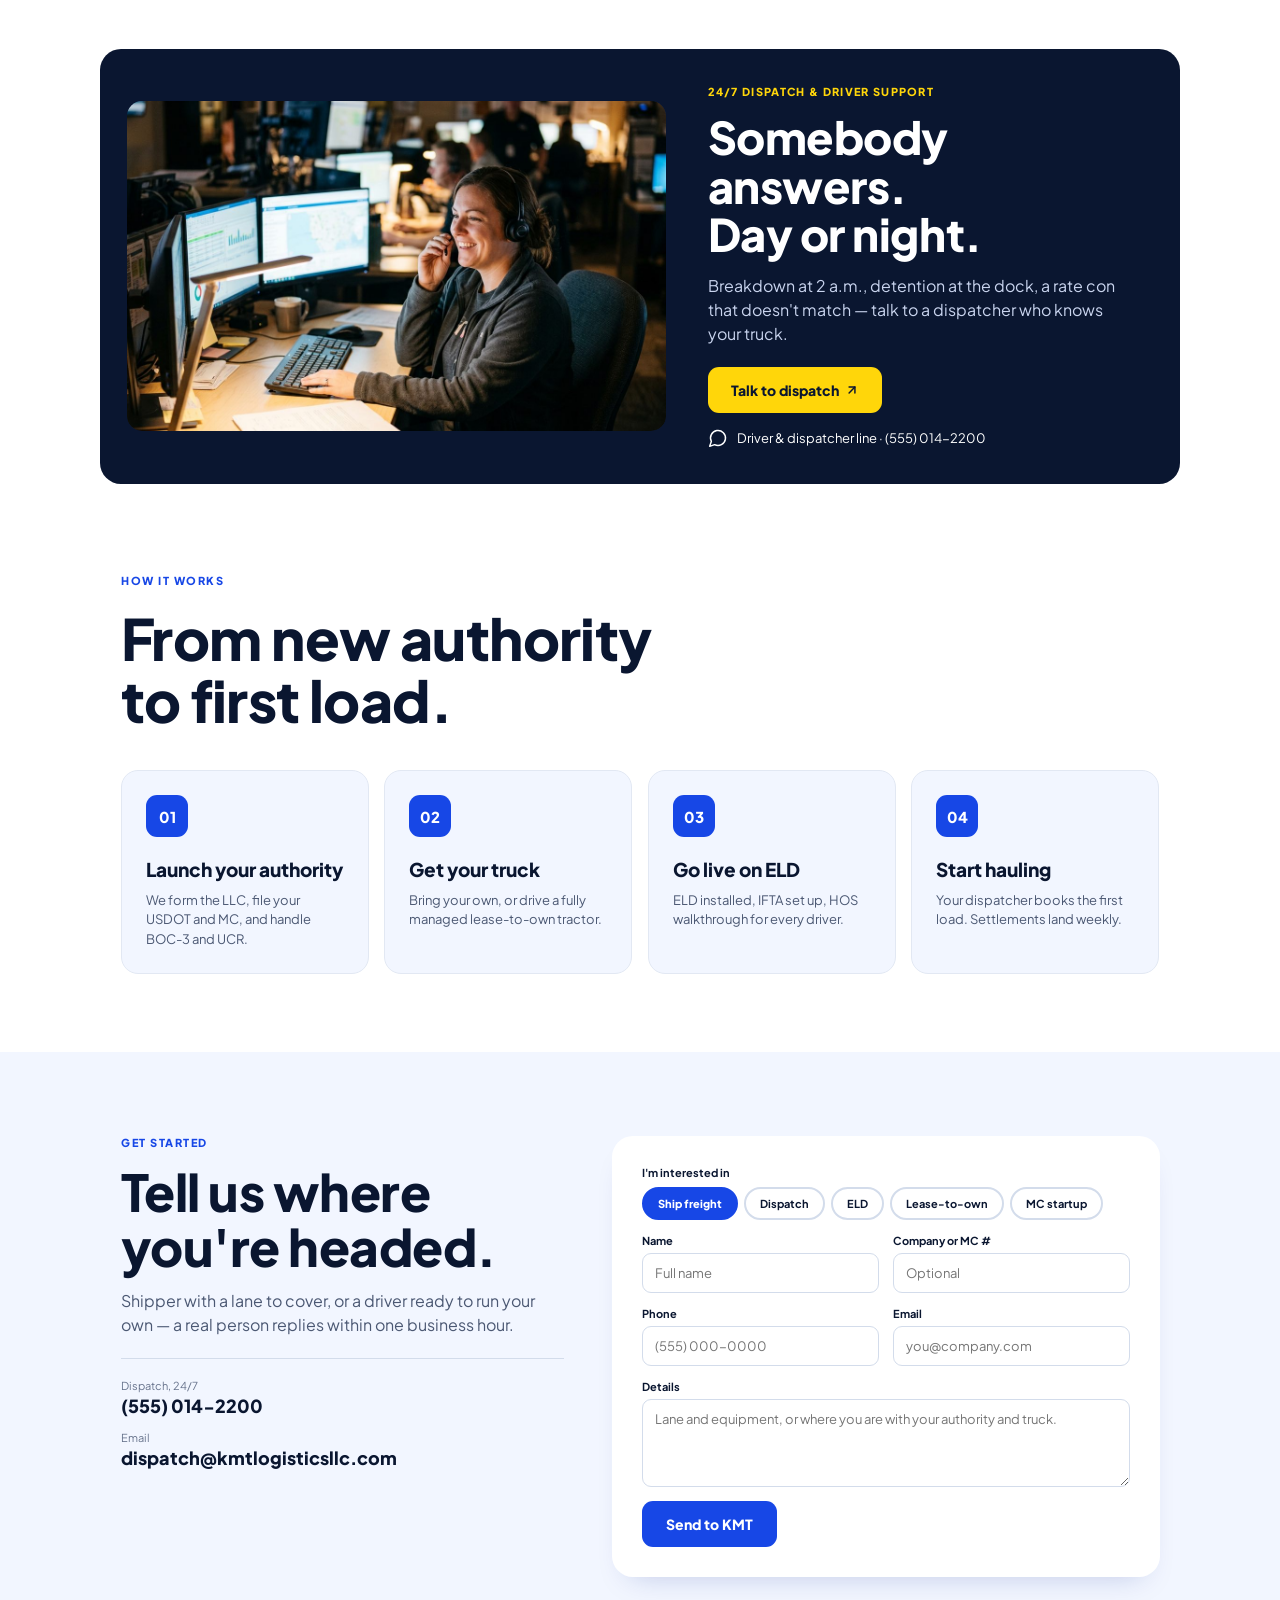
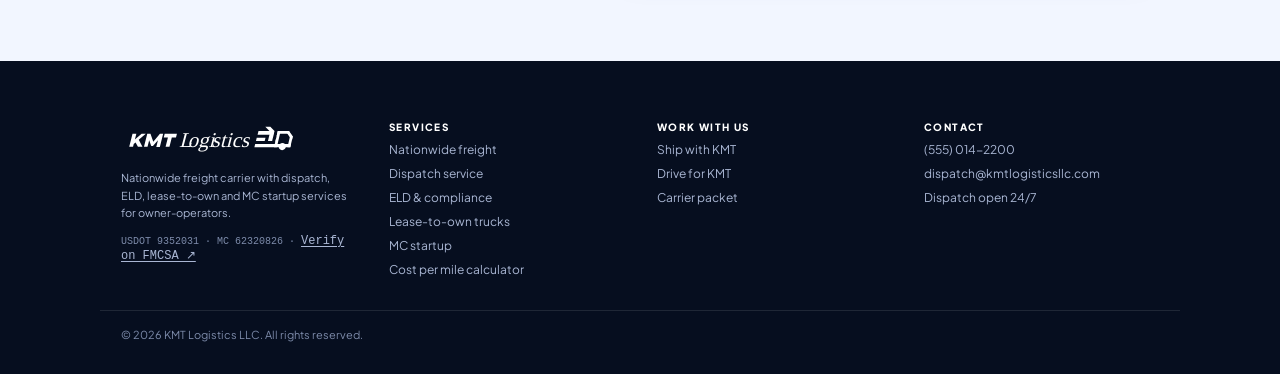
==== commit bd17a16f: "Add truck cost-per-mile calculator page and brand logo animation GIFs - cost-per-mile.html: 7-step c" ====
--- a/public/index.html
+++ b/public/index.html
@@ -174,6 +174,16 @@
                     </div>
                     <i class="shipper-menu__arrow" aria-hidden="true">→</i>
                   </a>
+                  <a class="shipper-menu__entry" href="cost-per-mile.html">
+                    <span class="shipper-menu__entry-icon" aria-hidden="true">
+                      <svg width="19" height="19" viewBox="0 0 24 24" fill="none" stroke="currentColor" stroke-width="2" stroke-linecap="round" stroke-linejoin="round"><rect x="4" y="2" width="16" height="20" rx="2"/><path d="M8 6h8"/><path d="M8 11h.01M12 11h.01M16 11h.01M8 15h.01M12 15h.01M16 15h.01M8 19h.01M12 19h.01M16 19h.01"/></svg>
+                    </span>
+                    <div class="shipper-menu__entry-copy">
+                      <strong>Cost Per Mile Calculator</strong>
+                      <span>Find your true cost and the lowest rate to accept.</span>
+                    </div>
+                    <i class="shipper-menu__arrow" aria-hidden="true">→</i>
+                  </a>
                 </div>
               </section>
               <section class="shipper-menu__col">
@@ -262,6 +272,7 @@
         <span class="mobile-nav__label">For carriers</span>
         <a href="dispatch.html">Dispatch service</a>
         <a href="eld.html">ELD &amp; compliance</a>
+        <a href="cost-per-mile.html">Cost per mile calculator</a>
         <a href="lease-to-own.html">Lease-to-own trucks</a>
         <a href="mc-startup.html">MC startup</a>
       </div>
@@ -667,6 +678,7 @@
       <a href="eld.html">ELD &amp; compliance</a>
       <a href="lease-to-own.html">Lease-to-own trucks</a>
       <a href="mc-startup.html">MC startup</a>
+      <a href="cost-per-mile.html">Cost per mile calculator</a>
     </div>
     <div class="site-footer__col">
       <span class="site-footer__heading">Work with us</span>
--- a/public/assets/css/styles.css
+++ b/public/assets/css/styles.css
@@ -1132,3 +1132,137 @@
   html:not(.intro-forced) .intro { display: none !important; }
   html:not(.intro-forced).intro-logo-hidden .site-header .logo__img { opacity: 1; }
 }
+
+/* ===================== Cost-per-mile calculator (cost-per-mile.html) ===================== */
+.cover--compact .cover__inner { padding-bottom: clamp(36px, 5vw, 56px); }
+.cpm { background: var(--k-blue-50); padding: 0 0 72px; }
+.cpm__inner { padding: 0 21px; display: grid; grid-template-columns: minmax(0, 1fr) 340px; gap: 28px; align-items: start; transform: translateY(-28px); }
+.cpm-main { min-width: 0; }
+.cpm-card, .cpm-results {
+  background: #fff; border: 1px solid var(--k-line); border-radius: 21px; padding: 34px 34px 28px;
+  box-shadow: 0 24px 48px -28px rgba(11,38,144,0.35); outline: none;
+}
+.cpm-progress { height: 6px; border-radius: 3px; background: var(--k-blue-100); overflow: hidden; margin-bottom: 26px; }
+.cpm-progress span { display: block; height: 100%; width: 14%; border-radius: 3px; background: linear-gradient(90deg, var(--k-blue-600), var(--k-blue-500)); transition: width 400ms cubic-bezier(0.2,0.7,0.2,1); }
+.cpm-step { border: 0; margin: 0; padding: 0; min-width: 0; animation: kmtPop 320ms ease; }
+.cpm-step__title { padding: 0; font-size: clamp(24px, 3vw, 30px); font-weight: 800; letter-spacing: -0.03em; color: var(--k-navy-900); }
+.cpm-step__count { display: block; margin-bottom: 8px; font-size: 12px; font-weight: 800; letter-spacing: 0.12em; text-transform: uppercase; color: var(--k-blue-600); }
+.cpm-step__lede { margin: 8px 0 22px; font-size: 15px; line-height: 1.55; color: var(--k-ink-600); }
+.cpm-grid { display: grid; grid-template-columns: repeat(auto-fit, minmax(220px, 1fr)); gap: 16px 18px; }
+.cpm-field { display: flex; flex-direction: column; gap: 7px; }
+.cpm-field--full { grid-column: 1 / -1; }
+.cpm-field__label { font-size: 13px; font-weight: 700; color: var(--k-navy-900); }
+.cpm-field__label em { font-style: normal; font-weight: 500; color: var(--k-ink-500); }
+.cpm-field__control { position: relative; display: flex; align-items: center; }
+.cpm-field__control input, .cpm-field__control select {
+  width: 100%; font: inherit; font-size: 16px; font-weight: 600; color: var(--k-navy-900);
+  padding: 13px 14px; border: 1.5px solid var(--k-steel-200); border-radius: 11px; background: #fff; outline: none;
+  transition: border-color 150ms, box-shadow 150ms;
+}
+.cpm-field__control input.has-pre { padding-left: 30px; }
+.cpm-field__control input:focus, .cpm-field__control select:focus { border-color: var(--k-blue-600); box-shadow: 0 0 0 4px rgba(23,71,230,0.12); }
+.cpm-field__control input[aria-invalid="true"] { border-color: #B42318; }
+.cpm-field__unit { position: absolute; left: 13px; font-size: 15px; font-weight: 700; color: var(--k-ink-500); pointer-events: none; }
+.cpm-field__unit--post { left: auto; right: 14px; font-size: 13px; }
+.cpm-field__hint { font-size: 12px; color: var(--k-ink-500); }
+.cpm-live { margin-top: 22px; display: flex; align-items: baseline; gap: 10px; padding: 16px 18px; border-radius: 13px; background: var(--k-blue-50); border: 1px solid var(--k-blue-100); }
+.cpm-live span { font-size: 12px; font-weight: 800; letter-spacing: 0.1em; text-transform: uppercase; color: var(--k-blue-600); }
+.cpm-live strong { margin-left: auto; font-size: 26px; font-weight: 800; letter-spacing: -0.03em; color: var(--k-navy-900); }
+.cpm-live em { font-style: normal; font-size: 13px; color: var(--k-ink-500); }
+.cpm-checks { margin-top: 18px; display: flex; flex-wrap: wrap; gap: 10px 20px; align-items: center; }
+.cpm-checks__title { width: 100%; font-size: 13px; font-weight: 700; color: var(--k-navy-900); }
+.cpm-checks label { display: inline-flex; align-items: center; gap: 8px; font-size: 14px; color: var(--k-navy-900); cursor: pointer; }
+.cpm-checks input { width: 18px; height: 18px; accent-color: var(--k-blue-600); }
+.cpm-checks__warn { width: 100%; margin: 4px 0 0; font-size: 13px; font-weight: 600; color: #A35307; }
+.cpm-consent { margin: 16px 0 0; font-size: 12px; line-height: 1.55; color: var(--k-ink-500); }
+.cpm-nav { margin-top: 28px; padding-top: 20px; border-top: 1px solid var(--k-line); display: flex; align-items: center; gap: 14px; flex-wrap: wrap; }
+.cpm-nav .btn { margin-left: auto; }
+.cpm-nav__status { font-size: 13px; font-weight: 600; color: #B42318; }
+.cpm-link { background: none; border: 0; padding: 8px 2px; font: inherit; font-size: 14px; font-weight: 700; color: var(--k-blue-600); cursor: pointer; }
+.cpm-link:hover { color: var(--k-navy-900); text-decoration: underline; }
+
+/* results */
+.cpm-results { opacity: 0; transform: translateY(14px); transition: opacity 450ms ease, transform 500ms cubic-bezier(0.2,0.7,0.2,1); }
+.cpm-results.is-in { opacity: 1; transform: none; }
+.cpm-results__top { display: grid; grid-template-columns: 1fr 1fr; gap: 14px; }
+.cpm-results__row { margin-top: 14px; display: grid; grid-template-columns: repeat(3, 1fr); gap: 14px; }
+.cpm-tile { border-radius: 16px; padding: 20px 22px; background: var(--k-blue-50); display: flex; flex-direction: column; gap: 6px; }
+.cpm-tile span { font-size: 12px; font-weight: 800; letter-spacing: 0.1em; text-transform: uppercase; color: var(--k-blue-600); }
+.cpm-tile strong { font-size: 24px; font-weight: 800; letter-spacing: -0.03em; color: var(--k-navy-900); }
+.cpm-tile em { font-style: normal; font-size: 13px; color: var(--k-ink-600); }
+.cpm-tile--dark { background: var(--k-navy-900); }
+.cpm-tile--dark span { color: var(--k-accent); }
+.cpm-tile--dark strong, .cpm-tile--accent strong { font-size: clamp(36px, 5vw, 48px); }
+.cpm-tile--dark strong { color: #fff; }
+.cpm-tile--dark em { color: #C9D4EE; }
+.cpm-tile--accent { background: var(--k-accent); }
+.cpm-tile--accent span, .cpm-tile--accent strong, .cpm-tile--accent em { color: var(--k-on-accent); }
+.cpm-results__h { margin: 30px 0 14px; font-size: 20px; letter-spacing: -0.02em; }
+.cpm-bars { margin: 0; padding: 0; list-style: none; display: flex; flex-direction: column; gap: 14px; }
+.cpm-bars li { display: grid; grid-template-columns: 1fr auto; gap: 6px 12px; font-size: 14px; }
+.cpm-bars__label { font-weight: 700; color: var(--k-navy-900); }
+.cpm-bars__val { font-weight: 700; color: var(--k-ink-600); }
+.cpm-bars__track { grid-column: 1 / -1; height: 10px; border-radius: 5px; background: var(--k-blue-100); overflow: hidden; }
+.cpm-bars__fill { display: block; height: 100%; width: 0; border-radius: 5px; background: linear-gradient(90deg, var(--k-blue-600), var(--k-blue-500)); transition: width 900ms cubic-bezier(0.2,0.7,0.2,1) 200ms; }
+.cpm-results.is-in .cpm-bars__fill { width: var(--w); }
+.cpm-results__tip { margin: 22px 0 0; padding: 16px 18px; border-radius: 13px; background: #FEF9E7; border: 1px solid #FBEDC4; font-size: 14px; line-height: 1.55; color: var(--k-navy-900); }
+.cpm-results__cta { margin-top: 24px; display: flex; align-items: center; gap: 18px; flex-wrap: wrap; }
+.cpm-results__sent { margin: 14px 0 0; font-size: 13px; font-weight: 600; color: var(--k-success); }
+
+/* sidebar */
+.cpm-aside { display: flex; flex-direction: column; gap: 16px; position: sticky; top: 90px; }
+.cpm-aside__card { background: #fff; border: 1px solid var(--k-line); border-radius: 21px; padding: 26px; }
+.cpm-aside__card h3 { margin: 8px 0 14px; font-size: 20px; letter-spacing: -0.02em; }
+.cpm-bench { margin: 0; padding: 0; list-style: none; }
+.cpm-bench li { display: flex; justify-content: space-between; gap: 12px; padding: 11px 0; border-bottom: 1px solid var(--k-line); font-size: 14px; }
+.cpm-bench li:last-child { border-bottom: 0; }
+.cpm-bench span { color: var(--k-ink-600); }
+.cpm-bench strong { white-space: nowrap; color: var(--k-navy-900); }
+.cpm-aside__note { margin: 14px 0 0; font-size: 12px; line-height: 1.55; color: var(--k-ink-500); }
+.cpm-aside__card--navy { background: var(--k-navy-900); border-color: var(--k-navy-900); color: #fff; }
+.cpm-aside__card--navy h3 { margin-top: 0; color: #fff; }
+.cpm-aside__card--navy p { margin: 0 0 18px; font-size: 14px; line-height: 1.55; color: #C9D4EE; }
+/* estimates note under the calculator */
+.cpm-note-wrap { padding: 8px 21px 0; }
+.cpm-note {
+  display: grid; grid-template-columns: auto 1fr auto; align-items: center; gap: 14px 20px;
+  padding: 22px 26px; border-radius: 18px; background: #fff; border: 1px solid var(--k-line);
+  border-left: 4px solid var(--k-accent); box-shadow: 0 14px 30px -24px rgba(11,38,144,0.35);
+}
+.cpm-note__icon { width: 44px; height: 44px; border-radius: 12px; display: grid; place-items: center; background: var(--k-blue-50); color: var(--k-blue-600); }
+.cpm-note__copy strong { display: block; font-size: 15px; font-weight: 800; color: var(--k-navy-900); }
+.cpm-note__copy p { margin: 4px 0 0; font-size: 13px; line-height: 1.55; color: var(--k-ink-600); max-width: 78ch; }
+.cpm-note__link { font-size: 13px; font-weight: 800; white-space: nowrap; color: var(--k-blue-600); }
+.cpm-note__link:hover { color: var(--k-navy-900); }
+@media (max-width: 760px) {
+  .cpm-note { grid-template-columns: auto 1fr; padding: 20px; }
+  .cpm-note__link { grid-column: 1 / -1; }
+}
+
+@media (max-width: 960px) {
+  .cpm__inner { grid-template-columns: 1fr; }
+  .cpm-aside { position: static; }
+}
+@media (max-width: 600px) {
+  .cpm-card, .cpm-results { padding: 24px 20px 22px; border-radius: 18px; }
+  .cpm-results__top, .cpm-results__row { grid-template-columns: 1fr; }
+  .cpm-nav .btn { width: 100%; justify-content: center; margin-left: 0; }
+}
+
+/* "Know your rate" callout linking to the calculator (dispatch, lease-to-own) */
+.cpm-promo-wrap { padding: 0 21px 72px; }
+.cpm-promo {
+  display: grid; grid-template-columns: auto 1fr auto; align-items: center; gap: 18px 22px;
+  padding: 24px 28px; border-radius: 21px; background: var(--k-accent); color: var(--k-on-accent);
+  transition: transform 160ms ease, box-shadow 160ms ease;
+}
+.cpm-promo:hover { text-decoration: none; color: var(--k-on-accent); transform: translateY(-2px); box-shadow: 0 18px 34px -22px rgba(10,22,48,0.55); }
+.cpm-promo__icon { width: 54px; height: 54px; border-radius: 14px; background: var(--k-navy-900); color: var(--k-accent); display: grid; place-items: center; }
+.cpm-promo__copy { display: flex; flex-direction: column; gap: 4px; }
+.cpm-promo__copy strong { font-size: 20px; font-weight: 800; letter-spacing: -0.02em; }
+.cpm-promo__copy span { font-size: 14px; line-height: 1.5; }
+.cpm-promo__cta { font-size: 14px; font-weight: 800; white-space: nowrap; }
+@media (max-width: 720px) {
+  .cpm-promo { grid-template-columns: auto 1fr; }
+  .cpm-promo__cta { grid-column: 1 / -1; }
+}
